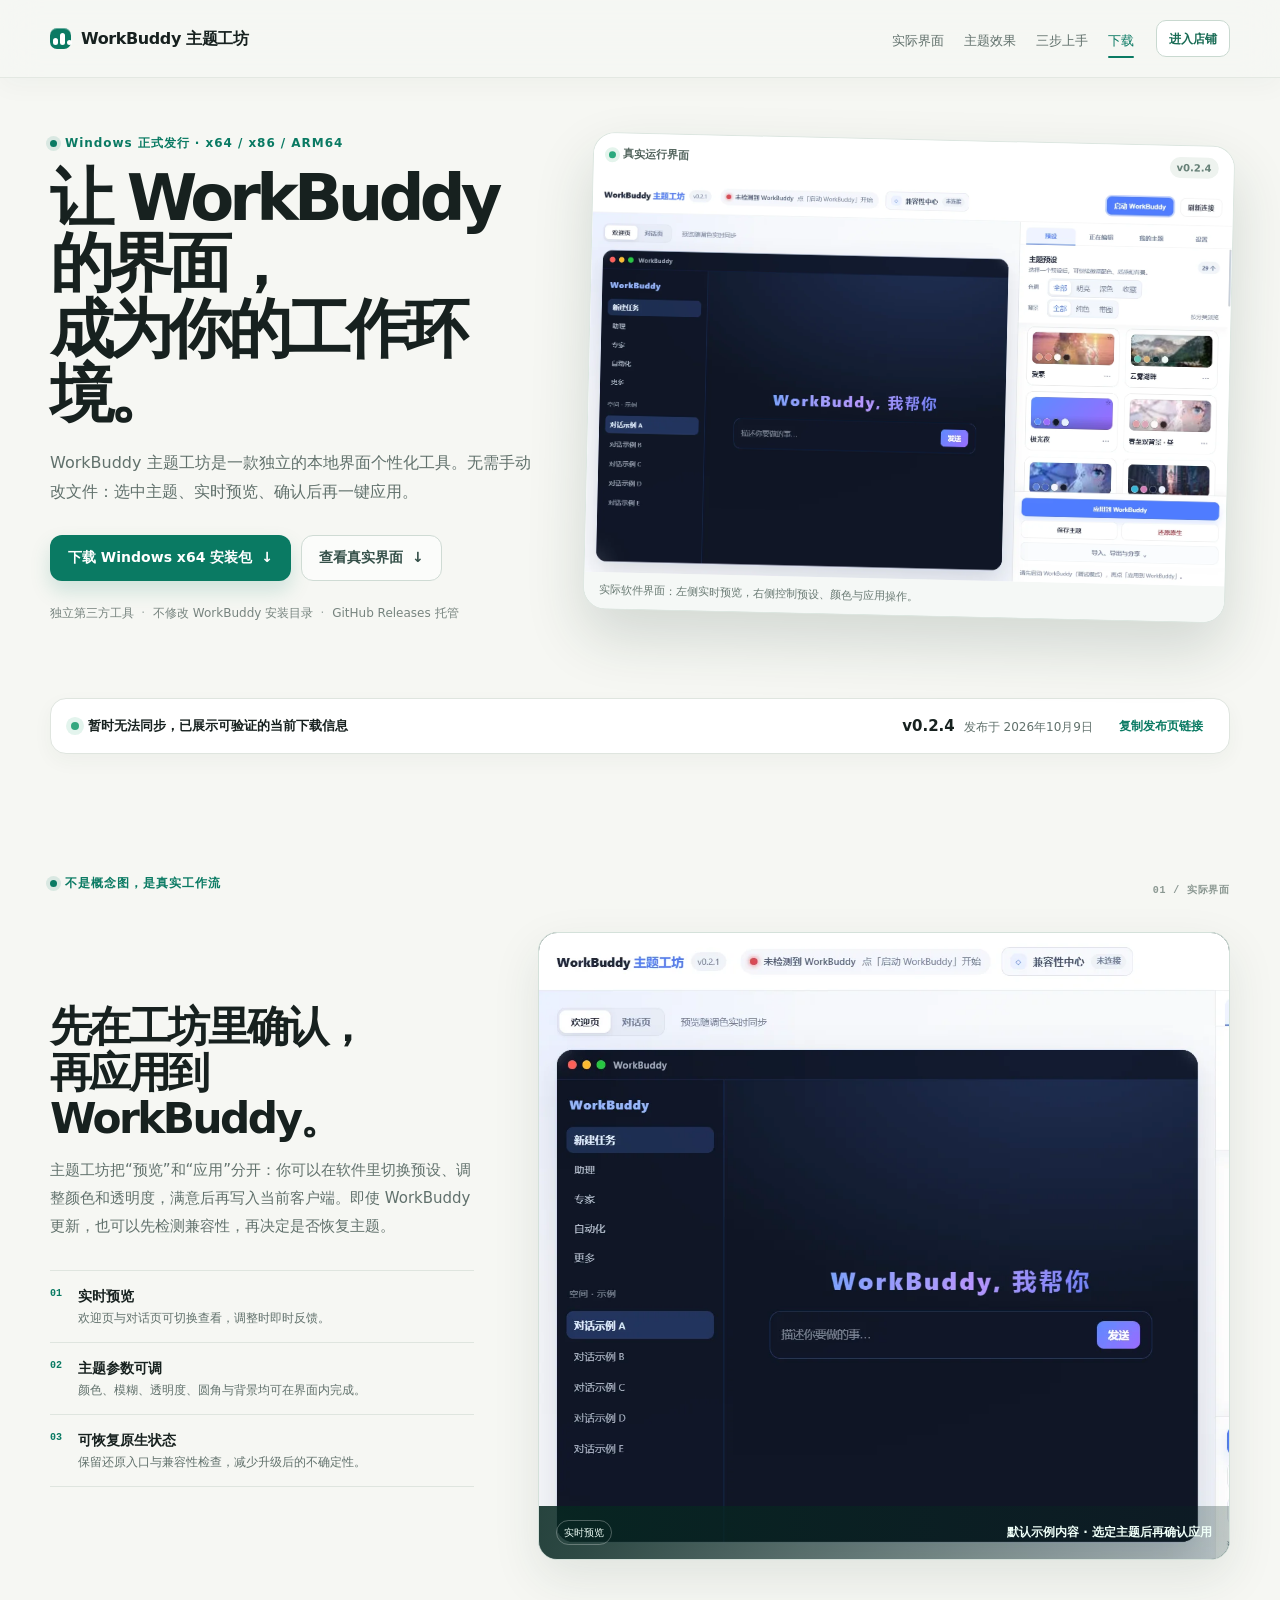
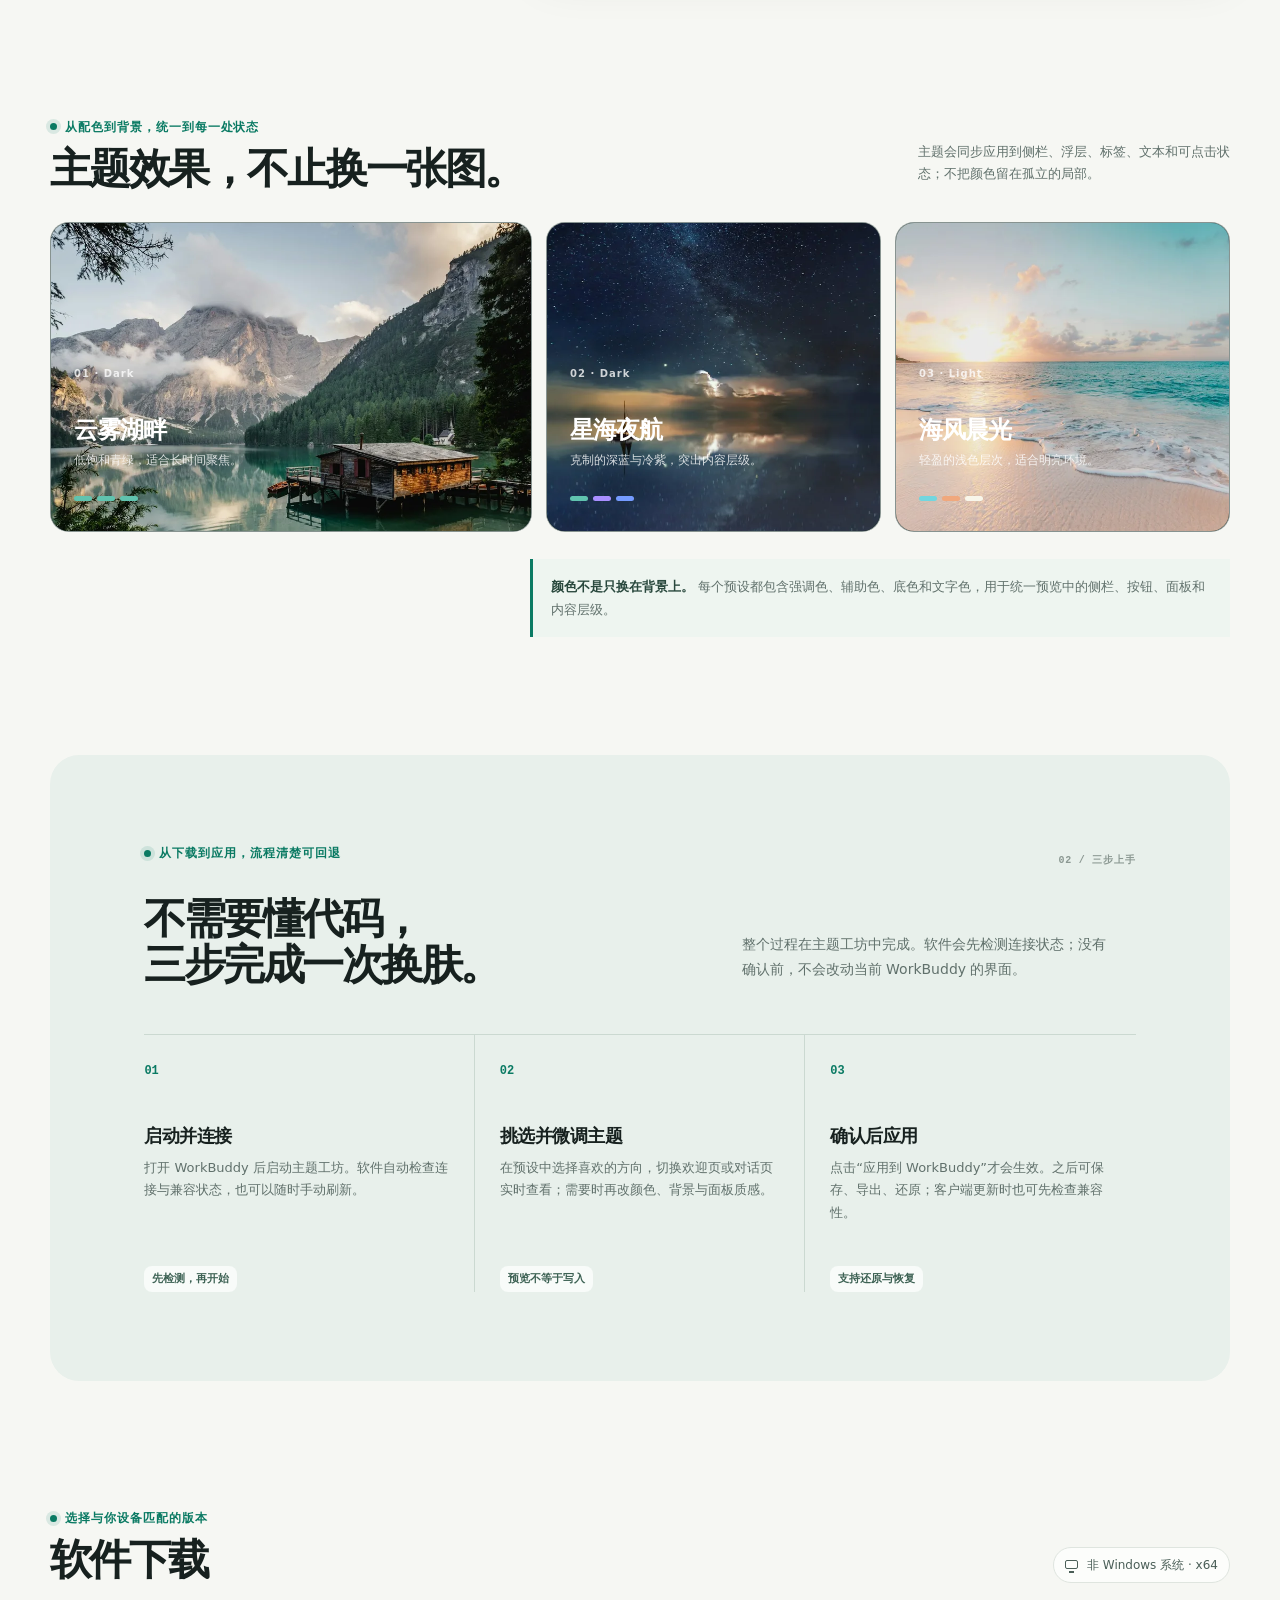
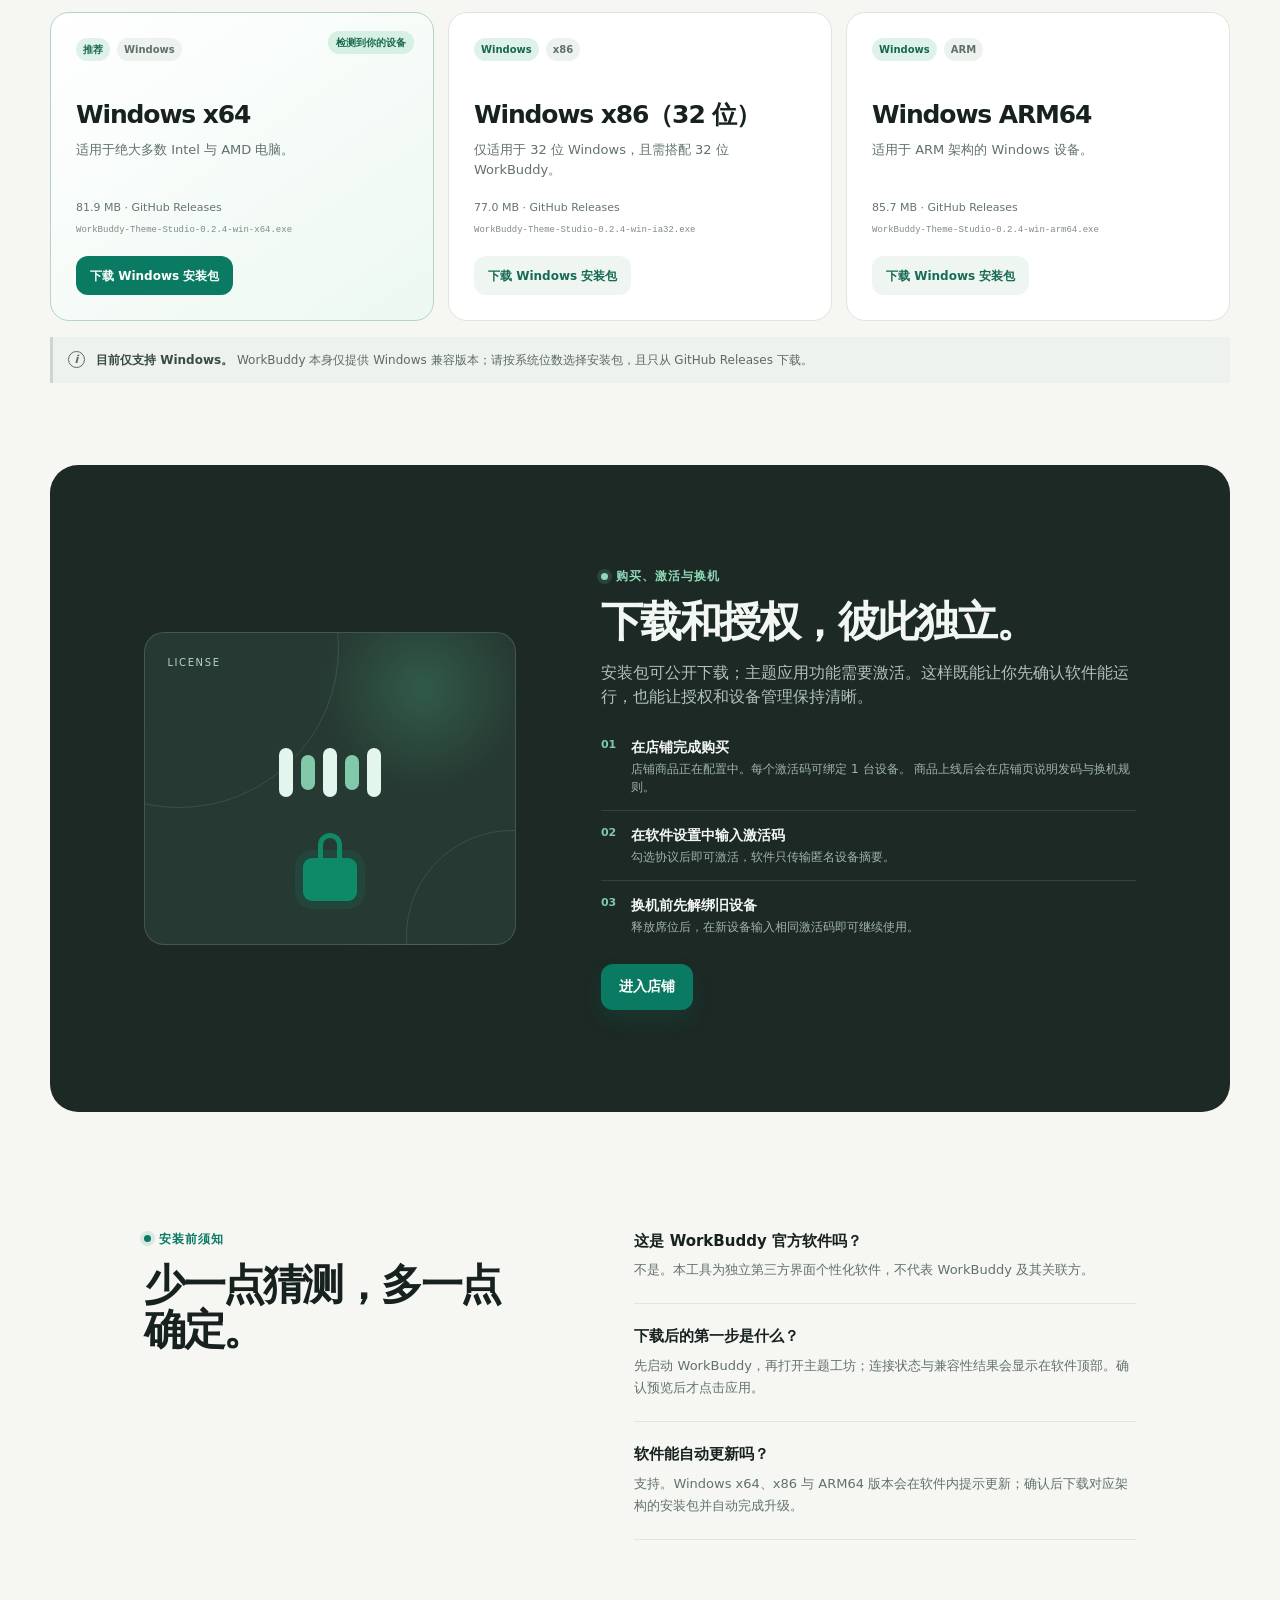
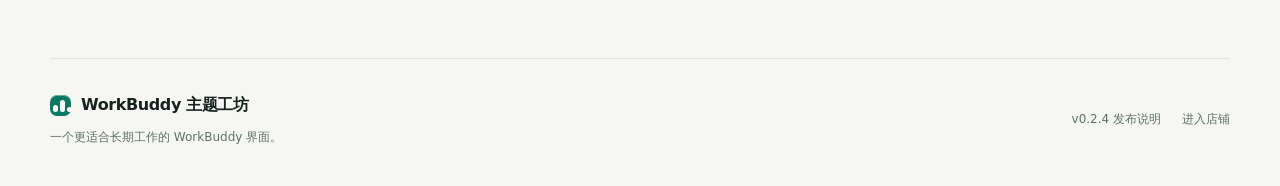
==== docs/index.html @ be1ea555 "feat: publish Windows-only v0.2.4 downloads" ====
<!doctype html>
<html lang="zh-CN">
<head>
  <meta charset="utf-8">
  <meta name="viewport" content="width=device-width, initial-scale=1">
  <meta name="description" content="WorkBuddy 主题工坊官方下载页：查看真实界面、主题效果与安装步骤，选择与你设备匹配的正式安装包。">
  <meta name="theme-color" content="#f6f7f3">
  <title>WorkBuddy 主题工坊 · 官方下载</title>
  <link rel="stylesheet" href="./assets/site.css">
</head>
<body>
  <a class="skip-link" href="#downloads">跳到下载区域</a>
  <header class="site-header" id="siteHeader">
    <a class="brand" href="#top" aria-label="WorkBuddy 主题工坊下载页首页">
      <span class="brand-mark" aria-hidden="true"><i></i><i></i><i></i></span>
      <span>WorkBuddy <b>主题工坊</b></span>
    </a>
    <nav aria-label="站内导航">
      <a href="#showcase" data-scroll-link>实际界面</a>
      <a href="#themes" data-scroll-link>主题效果</a>
      <a href="#guide" data-scroll-link>三步上手</a>
      <a href="#downloads" data-scroll-link>下载</a>
    </nav>
    <a class="header-store" data-store-link href="https://wzyp.cn/shop/Z19S8R9C" target="_blank" rel="noreferrer">进入店铺 <span aria-hidden="true">↗</span></a>
  </header>

  <main id="top">
    <section class="hero" aria-labelledby="heroTitle">
      <div class="hero-copy">
        <p class="eyebrow"><span></span>Windows 正式发行 · x64 / x86 / ARM64</p>
        <h1 id="heroTitle">让 WorkBuddy 的界面，<br>成为你的工作环境。</h1>
        <p class="hero-lede">WorkBuddy 主题工坊是一款独立的本地界面个性化工具。无需手动改文件：选中主题、实时预览、确认后再一键应用。</p>
        <div class="hero-actions">
          <a class="button button-primary" data-primary-download href="https://github.com/Tanghailong1221/workbuddy-theme-studio-releases/releases/download/v0.2.4/WorkBuddy-Theme-Studio-0.2.4-win-x64.exe" aria-label="下载 Windows x64 安装包">下载 Windows x64 安装包 <span aria-hidden="true">↓</span></a>
          <a class="button button-quiet" href="#showcase">查看真实界面 <span aria-hidden="true">↓</span></a>
        </div>
        <div class="trust-line" aria-label="发行信息">
          <span>独立第三方工具</span><span>不修改 WorkBuddy 安装目录</span><span>GitHub Releases 托管</span>
        </div>
      </div>
      <figure class="hero-product-shot">
        <div class="shot-topline"><span><i></i>真实运行界面</span><b>v0.2.4</b></div>
        <img src="./assets/images/screen-theme-studio-real.webp" width="1100" height="984" alt="WorkBuddy 主题工坊的实际运行界面，包含主题预览和设置面板">
        <figcaption>实际软件界面：左侧实时预览，右侧控制预设、颜色与应用操作。</figcaption>
      </figure>
    </section>

    <section class="release-strip" aria-live="polite">
      <div><span class="status-dot"></span><strong id="syncStatus">正在同步 GitHub 最新正式版</strong></div>
      <div class="release-meta"><b id="releaseVersion">v—</b><span id="releaseDate">正在读取发布日期</span></div>
      <button type="button" data-copy-release>复制发布页链接</button>
    </section>

    <section class="showcase-section" id="showcase" aria-labelledby="showcaseTitle">
      <div class="section-kicker"><p class="eyebrow"><span></span>不是概念图，是真实工作流</p><span>01 / 实际界面</span></div>
      <div class="showcase-layout">
        <div class="showcase-copy">
          <h2 id="showcaseTitle">先在工坊里确认，<br>再应用到 WorkBuddy。</h2>
          <p>主题工坊把“预览”和“应用”分开：你可以在软件里切换预设、调整颜色和透明度，满意后再写入当前客户端。即使 WorkBuddy 更新，也可以先检测兼容性，再决定是否恢复主题。</p>
          <ul class="proof-list">
            <li><span>01</span><div><b>实时预览</b><small>欢迎页与对话页可切换查看，调整时即时反馈。</small></div></li>
            <li><span>02</span><div><b>主题参数可调</b><small>颜色、模糊、透明度、圆角与背景均可在界面内完成。</small></div></li>
            <li><span>03</span><div><b>可恢复原生状态</b><small>保留还原入口与兼容性检查，减少升级后的不确定性。</small></div></li>
          </ul>
        </div>
        <figure class="application-shot application-shot-wide">
          <img src="./assets/images/screen-theme-studio-preview.webp" width="1080" height="984" loading="lazy" alt="主题工坊的实时预览画面，画面中的对话为默认示例内容">
          <figcaption><span>实时预览</span><b>默认示例内容 · 选定主题后再确认应用</b></figcaption>
        </figure>
      </div>
    </section>

    <section class="theme-section" id="themes" aria-labelledby="themesTitle">
      <div class="section-heading theme-heading">
        <div><p class="eyebrow"><span></span>从配色到背景，统一到每一处状态</p><h2 id="themesTitle">主题效果，不止换一张图。</h2></div>
        <p>主题会同步应用到侧栏、浮层、标签、文本和可点击状态；不把颜色留在孤立的局部。</p>
      </div>
      <div class="theme-gallery">
        <article class="theme-tile theme-lake">
          <img src="./assets/images/theme-alpine-lake.webp" width="900" height="506" loading="lazy" alt="云雾湖畔主题的山湖背景">
          <div class="theme-overlay"><span>01 · Dark</span><h3>云雾湖畔</h3><p>低饱和青绿，适合长时间聚焦。</p><i></i><i></i><i></i></div>
        </article>
        <article class="theme-tile theme-space">
          <img src="./assets/images/theme-deep-space.webp" width="900" height="506" loading="lazy" alt="星海夜航主题的深空背景">
          <div class="theme-overlay"><span>02 · Dark</span><h3>星海夜航</h3><p>克制的深蓝与冷紫，突出内容层级。</p><i></i><i></i><i></i></div>
        </article>
        <article class="theme-tile theme-ocean">
          <img src="./assets/images/theme-ocean-breeze.webp" width="900" height="506" loading="lazy" alt="海风晨光主题的浅色海岸背景">
          <div class="theme-overlay"><span>03 · Light</span><h3>海风晨光</h3><p>轻盈的浅色层次，适合明亮环境。</p><i></i><i></i><i></i></div>
        </article>
      </div>
      <p class="theme-coverage"><b>颜色不是只换在背景上。</b> 每个预设都包含强调色、辅助色、底色和文字色，用于统一预览中的侧栏、按钮、面板和内容层级。</p>
    </section>

    <section class="guide-section" id="guide" aria-labelledby="guideTitle">
      <div class="section-kicker"><p class="eyebrow"><span></span>从下载到应用，流程清楚可回退</p><span>02 / 三步上手</span></div>
      <div class="guide-head"><h2 id="guideTitle">不需要懂代码，<br>三步完成一次换肤。</h2><p>整个过程在主题工坊中完成。软件会先检测连接状态；没有确认前，不会改动当前 WorkBuddy 的界面。</p></div>
      <ol class="guide-steps">
        <li><span class="step-number">01</span><div><h3>启动并连接</h3><p>打开 WorkBuddy 后启动主题工坊。软件自动检查连接与兼容状态，也可以随时手动刷新。</p><span class="step-note">先检测，再开始</span></div></li>
        <li><span class="step-number">02</span><div><h3>挑选并微调主题</h3><p>在预设中选择喜欢的方向，切换欢迎页或对话页实时查看；需要时再改颜色、背景与面板质感。</p><span class="step-note">预览不等于写入</span></div></li>
        <li><span class="step-number">03</span><div><h3>确认后应用</h3><p>点击“应用到 WorkBuddy”才会生效。之后可保存、导出、还原；客户端更新时也可先检查兼容性。</p><span class="step-note">支持还原与恢复</span></div></li>
      </ol>
    </section>

    <section class="download-section" id="downloads" aria-labelledby="downloadTitle">
      <div class="section-heading">
        <div><p class="eyebrow"><span></span>选择与你设备匹配的版本</p><h2 id="downloadTitle">软件下载</h2></div>
        <div class="device-pill"><span class="device-icon" aria-hidden="true"></span><span id="detectedPlatform">正在识别你的系统</span></div>
      </div>
      <div class="download-layout">
        <article class="download-card primary-download" data-download="win-x64"><div class="card-kicker"><span>推荐</span><span>Windows</span></div><h3>Windows x64</h3><p>适用于绝大多数 Intel 与 AMD 电脑。</p><div class="download-details"><span data-size>正在同步安装包</span><code data-version>—</code></div><a class="download-link" href="https://github.com/Tanghailong1221/workbuddy-theme-studio-releases/releases/download/v0.2.4/WorkBuddy-Theme-Studio-0.2.4-win-x64.exe">下载 Windows 安装包 <span aria-hidden="true">↓</span></a></article>
        <article class="download-card" data-download="win-ia32"><div class="card-kicker"><span>Windows</span><span>x86</span></div><h3>Windows x86（32 位）</h3><p>仅适用于 32 位 Windows，且需搭配 32 位 WorkBuddy。</p><div class="download-details"><span data-size>正在同步安装包</span><code data-version>—</code></div><a class="download-link" href="https://github.com/Tanghailong1221/workbuddy-theme-studio-releases/releases/download/v0.2.4/WorkBuddy-Theme-Studio-0.2.4-win-ia32.exe">下载 Windows x86 安装包 <span aria-hidden="true">↓</span></a></article>
        <article class="download-card" data-download="win-arm64"><div class="card-kicker"><span>Windows</span><span>ARM</span></div><h3>Windows ARM64</h3><p>适用于 ARM 架构的 Windows 设备。</p><div class="download-details"><span data-size>正在同步安装包</span><code data-version>—</code></div><a class="download-link" href="https://github.com/Tanghailong1221/workbuddy-theme-studio-releases/releases/download/v0.2.4/WorkBuddy-Theme-Studio-0.2.4-win-arm64.exe">下载 Windows ARM64 安装包 <span aria-hidden="true">↓</span></a></article>
      </div>
      <aside class="availability-note"><span aria-hidden="true">i</span><p><b>目前仅支持 Windows。</b> WorkBuddy 本身仅提供 Windows 兼容版本；请按系统位数选择安装包，且只从 GitHub Releases 下载。</p></aside>
    </section>

    <section class="activation-section" id="activate" aria-labelledby="activationTitle">
      <div class="activation-visual"><span class="small-label">LICENSE</span><div class="activation-code"><i></i><i></i><i></i><i></i><i></i></div><div class="activation-lock"><span></span></div></div>
      <div class="activation-copy"><p class="eyebrow"><span></span>购买、激活与换机</p><h2 id="activationTitle">下载和授权，彼此独立。</h2><p>安装包可公开下载；主题应用功能需要激活。这样既能让你先确认软件能运行，也能让授权和设备管理保持清晰。</p><ol class="steps"><li><span>01</span><div><b>在店铺完成购买</b><small id="activationNotice">店铺商品正在配置中。</small></div></li><li><span>02</span><div><b>在软件设置中输入激活码</b><small>勾选协议后即可激活，软件只传输匿名设备摘要。</small></div></li><li><span>03</span><div><b>换机前先解绑旧设备</b><small>释放席位后，在新设备输入相同激活码即可继续使用。</small></div></li></ol><a class="button button-primary" data-store-link href="https://wzyp.cn/shop/Z19S8R9C" target="_blank" rel="noreferrer">进入店铺 <span aria-hidden="true">↗</span></a></div>
    </section>

    <section class="faq" aria-labelledby="faqTitle"><div><p class="eyebrow"><span></span>安装前须知</p><h2 id="faqTitle">少一点猜测，多一点确定。</h2></div><dl><div><dt>这是 WorkBuddy 官方软件吗？</dt><dd>不是。本工具为独立第三方界面个性化软件，不代表 WorkBuddy 及其关联方。</dd></div><div><dt>下载后的第一步是什么？</dt><dd>先启动 WorkBuddy，再打开主题工坊；连接状态与兼容性结果会显示在软件顶部。确认预览后才点击应用。</dd></div><div><dt>软件能自动更新吗？</dt><dd>支持。Windows x64、x86 与 ARM64 版本会在软件内提示更新；确认后下载对应架构的安装包并自动完成升级。</dd></div></dl></section>
  </main>

  <footer><div><a class="brand" href="#top"><span class="brand-mark" aria-hidden="true"><i></i><i></i><i></i></span><span>WorkBuddy <b>主题工坊</b></span></a><p>一个更适合长期工作的 WorkBuddy 界面。</p></div><div><a id="footerRelease" href="https://github.com/Tanghailong1221/workbuddy-theme-studio-releases/releases/latest" target="_blank" rel="noreferrer">全部发布版本</a><a data-store-link href="https://wzyp.cn/shop/Z19S8R9C" target="_blank" rel="noreferrer">店铺与授权</a></div></footer>
  <script src="./assets/site-config.js"></script><script src="./assets/site.js"></script>
</body>
</html>
---- docs/assets/site.css ----
:root {
  --ink: #17211f;
  --muted: #61716c;
  --line: #dfe5df;
  --canvas: #f6f7f3;
  --card: #fff;
  --accent: #0a7a63;
  --accent-strong: #075d4d;
  --mint: #e6f2ed;
  --shadow: 0 18px 48px rgba(32, 55, 46, .1);
  color-scheme: light;
}

* { box-sizing: border-box; }
html { scroll-behavior: smooth; scroll-padding-top: 98px; }
body { margin: 0; background: var(--canvas); color: var(--ink); font-family: "Segoe UI", "PingFang SC", "Microsoft YaHei", system-ui, sans-serif; line-height: 1.5; }
a { color: inherit; text-decoration: none; }
button { font: inherit; cursor: pointer; }
img { max-width: 100%; }
h1, h2, h3, p { margin-top: 0; }
h1 { margin-bottom: 22px; font-size: clamp(42px, 5vw, 72px); line-height: 1.02; letter-spacing: -.075em; }
h2 { margin-bottom: 16px; font-size: clamp(30px, 3.3vw, 47px); line-height: 1.08; letter-spacing: -.06em; }

.skip-link { position: fixed; top: 10px; left: 10px; z-index: 100; transform: translateY(-150%); padding: 8px 12px; border: 1px solid var(--ink); border-radius: 8px; background: #fff; }
.skip-link:focus { transform: none; }
.site-header, main, footer { width: min(1180px, calc(100% - 48px)); margin: auto; }
.site-header { position: sticky; top: 0; z-index: 40; display: flex; align-items: center; justify-content: space-between; width: 100%; height: 78px; padding: 0 max(24px, calc((100vw - 1180px) / 2)); border-bottom: 1px solid rgba(223, 229, 223, .82); background: rgba(246, 247, 243, .9); box-shadow: 0 8px 24px rgba(35, 57, 48, .035); backdrop-filter: blur(18px); }
.brand { display: inline-flex; align-items: center; gap: 10px; flex: 0 0 auto; font-size: 16px; font-weight: 650; letter-spacing: -.025em; }
.brand b { font-weight: 800; }
.brand-mark { display: grid; grid-template-columns: repeat(3, 5px); align-items: end; gap: 2px; width: 21px; height: 21px; padding: 4px 3px; border-radius: 7px; background: var(--accent); box-shadow: inset 0 1px 0 rgba(255, 255, 255, .38); }
.brand-mark i { display: block; border-radius: 6px; background: #fff; }
.brand-mark i:nth-child(1) { height: 7px; }
.brand-mark i:nth-child(2) { height: 12px; }
.brand-mark i:nth-child(3) { height: 5px; }
.site-header nav { display: flex; gap: 20px; margin-left: auto; margin-right: 22px; color: var(--muted); font-size: 13px; }
.site-header nav a { position: relative; padding: 29px 0 25px; transition: color .2s ease; }
.site-header nav a::after { position: absolute; right: 0; bottom: 17px; left: 0; height: 2px; border-radius: 9px; background: var(--accent); content: ""; opacity: 0; transform: scaleX(.4); transition: opacity .2s ease, transform .2s ease; }
.site-header nav a:hover, .site-header nav a.active { color: var(--accent); }
.site-header nav a.active::after { opacity: 1; transform: scaleX(1); }
.header-store { display: inline-flex; align-items: center; gap: 6px; min-height: 37px; padding: 0 12px; border: 1px solid #c9d9d0; border-radius: 10px; background: #fff; color: #176b54; font-size: 12px; font-weight: 750; transition: transform .18s ease, background .18s ease; }
.header-store:hover { background: #eff7f2; transform: translateY(-1px); }

.hero { display: grid; grid-template-columns: minmax(0, .86fr) minmax(500px, 1.14fr); align-items: center; gap: 54px; min-height: 600px; padding: 56px 0 76px; }
.eyebrow { display: flex; align-items: center; gap: 8px; margin: 0 0 14px; color: var(--accent); font-size: 12px; font-weight: 750; letter-spacing: .08em; }
.eyebrow span { width: 7px; height: 7px; border-radius: 50%; background: var(--accent); box-shadow: 0 0 0 4px rgba(10, 122, 99, .12); }
.hero-lede { max-width: 548px; margin-bottom: 28px; color: var(--muted); font-size: 16px; line-height: 1.8; }
.hero-actions { display: flex; flex-wrap: wrap; gap: 10px; }
.button, .download-link { display: inline-flex; align-items: center; justify-content: center; gap: 9px; min-height: 46px; padding: 0 17px; border: 1px solid transparent; border-radius: 12px; font-size: 14px; font-weight: 720; transition: transform .18s ease, background .18s ease, border-color .18s ease; }
.button:hover, .download-link:hover { transform: translateY(-2px); }
.button:active, .download-link:active { transform: scale(.98); }
.button-primary { background: var(--accent); color: #fff; box-shadow: 0 10px 20px rgba(10, 122, 99, .17); }
.button-primary:hover { background: var(--accent-strong); }
.button-quiet { border-color: #cfdbd4; background: rgba(255, 255, 255, .62); color: #355049; }
.button-quiet:hover { border-color: #a9c5ba; background: #fff; }
.trust-line { display: flex; flex-wrap: wrap; gap: 8px 19px; margin-top: 23px; color: #77847f; font-size: 12px; }
.trust-line span { position: relative; }
.trust-line span:not(:last-child)::after { position: absolute; right: -11px; color: #9ea9a5; content: "·"; }
.hero-product-shot { position: relative; margin: 0; overflow: hidden; border: 1px solid #dce6e0; border-radius: 22px; background: #fff; box-shadow: 0 27px 58px rgba(23, 54, 43, .16); transform: rotate(1.3deg); transition: transform .36s cubic-bezier(.16, 1, .3, 1), box-shadow .36s ease; }
.hero-product-shot:hover { box-shadow: 0 34px 66px rgba(23, 54, 43, .2); transform: rotate(0) translateY(-6px); }
.hero-product-shot img { display: block; width: 100%; height: auto; background: #edf0ef; }
.shot-topline { display: flex; align-items: center; justify-content: space-between; gap: 12px; padding: 11px 15px; background: #fff; color: #52645d; font-size: 11px; font-weight: 750; }
.shot-topline span { display: inline-flex; align-items: center; gap: 7px; }
.shot-topline i { width: 7px; height: 7px; border-radius: 50%; background: #2baa7e; box-shadow: 0 0 0 4px #e4f4ec; }
.shot-topline b { padding: 3px 7px; border-radius: 99px; background: #eef3ef; color: #668077; font-size: 10px; }
.hero-product-shot figcaption { padding: 10px 15px; background: #f5f8f6; color: #697a73; font-size: 11px; }

.release-strip { display: flex; align-items: center; justify-content: space-between; gap: 20px; padding: 16px 20px; border: 1px solid var(--line); border-radius: 16px; background: #fff; box-shadow: 0 7px 20px rgba(38, 62, 51, .045); }
.release-strip > div:first-child { display: flex; align-items: center; gap: 9px; font-size: 13px; }
.status-dot { width: 8px; height: 8px; border-radius: 50%; background: #34a77f; box-shadow: 0 0 0 5px #e3f4ed; }
.release-meta { display: flex; align-items: baseline; gap: 9px; margin-left: auto; }
.release-meta b { font-size: 15px; }
.release-meta span { color: var(--muted); font-size: 12px; }
.release-strip button { border: 0; background: transparent; color: var(--accent); font-size: 12px; font-weight: 700; }
.release-strip button:hover { text-decoration: underline; }

.showcase-section, .theme-section, .guide-section, .download-section, .activation-section, .faq { scroll-margin-top: 98px; }
.section-kicker { display: flex; align-items: center; justify-content: space-between; gap: 18px; }
.section-kicker > span { color: #8b9892; font: 700 10px ui-monospace, SFMono-Regular, Consolas, monospace; letter-spacing: .08em; }
.showcase-section { padding: 120px 0 68px; }
.showcase-layout { display: grid; grid-template-columns: .76fr 1.24fr; align-items: center; gap: 64px; margin-top: 26px; }
.showcase-copy > p { max-width: 452px; color: var(--muted); font-size: 15px; line-height: 1.85; }
.proof-list { display: grid; max-width: 486px; margin: 30px 0 0; padding: 0; list-style: none; border-top: 1px solid var(--line); }
.proof-list li { display: flex; gap: 16px; padding: 15px 0; border-bottom: 1px solid var(--line); }
.proof-list > li > span { padding-top: 2px; color: var(--accent); font: 800 10px ui-monospace, SFMono-Regular, Consolas, monospace; }
.proof-list div { display: grid; gap: 2px; }
.proof-list b { font-size: 14px; }
.proof-list small { color: var(--muted); font-size: 12px; }
.application-shot { position: relative; margin: 0; overflow: hidden; border: 1px solid #d4e1da; border-radius: 19px; background: #12332d; box-shadow: var(--shadow); }
.application-shot img { display: block; width: 100%; height: auto; }
.application-shot figcaption { position: absolute; right: 0; bottom: 0; left: 0; display: flex; align-items: center; justify-content: space-between; gap: 16px; padding: 14px 17px; color: #effff8; background: linear-gradient(90deg, rgba(6, 39, 32, .86), rgba(6, 39, 32, .25)); font-size: 12px; }
.application-shot figcaption span { padding: 4px 7px; border: 1px solid rgba(255, 255, 255, .28); border-radius: 99px; font-size: 10px; }
.application-shot figcaption b { font-size: 12px; }

.theme-section { padding: 90px 0 118px; }
.section-heading { display: flex; align-items: end; justify-content: space-between; gap: 24px; margin-bottom: 29px; }
.section-heading .eyebrow { margin-bottom: 10px; }
.section-heading h2 { margin-bottom: 0; }
.theme-heading > p { max-width: 312px; margin: 0 0 5px; color: var(--muted); font-size: 13px; line-height: 1.75; }
.theme-gallery { display: grid; grid-template-columns: 1.18fr .82fr .82fr; gap: 14px; margin-top: 31px; }
.theme-tile { position: relative; min-height: 310px; overflow: hidden; border: 1px solid rgba(255, 255, 255, .45); border-radius: 19px; background: #253a34; isolation: isolate; }
.theme-tile img { position: absolute; inset: 0; width: 100%; height: 100%; object-fit: cover; transition: transform .6s cubic-bezier(.16, 1, .3, 1); }
.theme-tile::after { position: absolute; inset: 0; z-index: -1; background: linear-gradient(180deg, rgba(10, 22, 19, .04), rgba(9, 28, 23, .72)); content: ""; }
.theme-tile:hover img { transform: scale(1.07); }
.theme-overlay { position: absolute; right: 0; bottom: 0; left: 0; padding: 23px; color: #fff; }
.theme-overlay > span { display: block; margin-bottom: 31px; opacity: .78; font-size: 10px; font-weight: 700; letter-spacing: .1em; }
.theme-overlay h3 { margin-bottom: 3px; font-size: 24px; letter-spacing: -.04em; }
.theme-overlay p { margin-bottom: 15px; color: rgba(255, 255, 255, .82); font-size: 12px; }
.theme-overlay i { display: inline-block; width: 18px; height: 5px; margin-right: 5px; border-radius: 99px; background: #60c3af; }
.theme-space .theme-overlay i:nth-last-child(2) { background: #a98fff; }
.theme-space .theme-overlay i:nth-last-child(1) { background: #759bff; }
.theme-ocean .theme-overlay i { background: #72d6df; }
.theme-ocean .theme-overlay i:nth-last-child(2) { background: #f0a87d; }
.theme-ocean .theme-overlay i:nth-last-child(1) { background: #f8f6ea; }
.theme-coverage { max-width: 700px; margin: 27px 0 0 auto; padding: 16px 18px; border-left: 3px solid var(--accent); background: #eef5f0; color: var(--muted); font-size: 13px; line-height: 1.78; }
.theme-coverage b { color: #29483d; }

.guide-section { padding: 89px 8%; border-radius: 29px; background: #e8f0eb; }
.guide-head { display: grid; grid-template-columns: 1fr .72fr; align-items: end; gap: 50px; margin-top: 20px; }
.guide-head h2 { margin-bottom: 0; }
.guide-head p { max-width: 370px; margin: 0 0 5px; color: var(--muted); font-size: 14px; line-height: 1.82; }
.guide-steps { display: grid; grid-template-columns: repeat(3, 1fr); margin: 46px 0 0; padding: 0; list-style: none; border-top: 1px solid #cbd9d1; }
.guide-steps li { position: relative; padding: 29px 25px 0; border-right: 1px solid #cbd9d1; }
.guide-steps li:first-child { padding-left: 0; }
.guide-steps li:last-child { border-right: 0; }
.step-number { display: block; margin-bottom: 44px; color: var(--accent); font: 800 12px ui-monospace, SFMono-Regular, Consolas, monospace; }
.guide-steps h3 { margin-bottom: 8px; font-size: 18px; letter-spacing: -.03em; }
.guide-steps p { min-height: 88px; margin-bottom: 20px; color: var(--muted); font-size: 13px; line-height: 1.75; }
.step-note { display: inline-flex; padding: 5px 8px; border-radius: 8px; background: #f8fbf9; color: #3d6254; font-size: 11px; font-weight: 700; }

.download-section { padding: 128px 0 82px; }
.device-pill { display: flex; align-items: center; gap: 9px; padding: 8px 11px; border: 1px solid var(--line); border-radius: 999px; background: #fcfdfb; color: #4a5e57; font-size: 12px; }
.device-icon { width: 13px; height: 9px; border: 1.5px solid currentColor; border-radius: 2px; }
.device-icon::after { display: block; width: 5px; height: 2px; margin: 10px auto 0; background: currentColor; content: ""; }
.download-layout { display: grid; grid-template-columns: repeat(3, 1fr); gap: 14px; }
.download-card { position: relative; display: flex; flex-direction: column; min-height: 250px; padding: 25px; border: 1px solid var(--line); border-radius: 19px; background: var(--card); transition: transform .2s ease, border-color .2s ease, box-shadow .2s ease; }
.download-card:hover { border-color: #adc5b9; box-shadow: 0 15px 32px rgba(36, 62, 50, .09); transform: translateY(-3px); }
.download-card.primary-download { border-color: #b3d4c6; background: linear-gradient(145deg, #fff, #edf8f2); }
.download-card.is-recommended::after { position: absolute; top: 18px; right: 19px; padding: 4px 8px; border-radius: 999px; background: #d6f0e4; color: #17684f; content: "检测到你的设备"; font-size: 10px; font-weight: 750; }
.card-kicker { display: flex; gap: 7px; margin-bottom: 35px; }
.card-kicker span, .os-label { padding: 4px 7px; border-radius: 999px; background: #edf2ef; color: #60716b; font-size: 10px; font-weight: 750; }
.card-kicker span:first-child { background: #dff2e9; color: #17684f; }
.download-card h3 { margin-bottom: 7px; font-size: 25px; letter-spacing: -.045em; }
.download-card p { margin-bottom: 21px; color: var(--muted); font-size: 13px; }
.download-details { display: flex; flex-direction: column; gap: 7px; margin-top: auto; margin-bottom: 19px; }
.download-details span { color: #64756f; font-size: 11px; }
.download-card code { overflow: hidden; color: #7e8b86; font-family: ui-monospace, SFMono-Regular, Consolas, monospace; font-size: 9px; text-overflow: ellipsis; white-space: nowrap; }
.download-link { align-self: flex-start; min-height: 39px; padding: 0 13px; background: #eff5f1; color: #176b54; font-size: 12px; }
.primary-download .download-link { background: var(--accent); color: #fff; }
.is-unavailable { opacity: .6; }
.is-unavailable .download-link { pointer-events: none; background: #edf0ee; color: #7a8580; }
.platform-divider { display: flex; align-items: center; gap: 13px; margin: 62px 0 16px; }
.platform-divider span { font-size: 15px; font-weight: 800; }
.platform-divider::after { order: 1; flex: 1; height: 1px; background: var(--line); content: ""; }
.platform-divider p { order: 2; margin: 0; color: var(--muted); font-size: 12px; }
.linux-grid { display: grid; grid-template-columns: repeat(2, 1fr); gap: 12px; }
.download-card.compact { display: grid; grid-template-columns: 1fr auto; align-items: end; min-height: 151px; padding: 20px; }
.compact .os-label { display: inline-flex; margin-bottom: 9px; }
.compact h3 { margin-bottom: 2px; font-size: 19px; }
.compact p { margin: 0; font-size: 11px; }
.compact code { grid-column: 1 / -1; margin-top: 15px; }
.availability-note { display: flex; gap: 11px; margin-top: 16px; padding: 14px 15px; border-left: 3px solid #cad7d0; background: #eef2ef; color: #5b6a64; }
.availability-note span { display: grid; place-items: center; flex: 0 0 auto; width: 17px; height: 17px; border: 1px solid currentColor; border-radius: 50%; font-size: 11px; font-style: italic; font-weight: 800; }
.availability-note p { margin: 0; font-size: 12px; }
.availability-note b { color: #384b43; }

.activation-section { display: grid; grid-template-columns: .82fr 1.18fr; align-items: center; gap: 85px; padding: 102px 8%; border-radius: 28px; background: #1c2925; color: #f3f7f4; }
.activation-visual { position: relative; min-height: 313px; overflow: hidden; border: 1px solid rgba(255, 255, 255, .14); border-radius: 20px; background: radial-gradient(circle at 75% 18%, rgba(75, 166, 128, .3), transparent 27%), #263932; }
.activation-visual::before, .activation-visual::after { position: absolute; border: 1px solid rgba(255, 255, 255, .11); border-radius: 50%; content: ""; }
.activation-visual::before { top: -145px; left: -126px; width: 318px; height: 318px; }
.activation-visual::after { right: -103px; bottom: -98px; width: 210px; height: 210px; }
.small-label { position: absolute; top: 22px; left: 22px; color: #b7d4c5; font-size: 10px; letter-spacing: .16em; }
.activation-code { position: absolute; top: 115px; left: 50%; display: flex; gap: 8px; transform: translateX(-50%); }
.activation-code i { width: 14px; height: 49px; border-radius: 999px; background: #e4f5ed; }
.activation-code i:nth-child(2), .activation-code i:nth-child(4) { height: 35px; margin-top: 7px; background: #82c9a9; }
.activation-lock { position: absolute; bottom: 43px; left: 50%; width: 54px; height: 43px; border-radius: 9px; background: #0f8a69; box-shadow: 0 0 0 8px rgba(15, 138, 105, .16); transform: translateX(-50%); }
.activation-lock span { position: absolute; top: -25px; left: 15px; width: 24px; height: 28px; border: 5px solid #0f8a69; border-bottom: 0; border-radius: 20px 20px 0 0; }
.activation-copy .eyebrow { color: #8ed8b8; }
.activation-copy .eyebrow span { background: #8ed8b8; box-shadow: 0 0 0 4px rgba(142, 216, 184, .14); }
.activation-copy h2 { max-width: 570px; }
.activation-copy > p:not(.eyebrow) { max-width: 610px; color: #afc2b9; }
.steps { display: grid; gap: 14px; max-width: 618px; margin: 28px 0; padding: 0; list-style: none; }
.steps li { display: flex; gap: 15px; padding-bottom: 14px; border-bottom: 1px solid rgba(255, 255, 255, .11); }
.steps li:last-child { padding-bottom: 0; border-bottom: 0; }
.steps li > span { color: #82c9a9; font-size: 11px; font-weight: 780; }
.steps div { display: flex; flex-direction: column; gap: 2px; }
.steps b { font-size: 14px; }
.steps small { color: #9eb5aa; font-size: 12px; }

.faq { display: grid; grid-template-columns: .9fr 1.1fr; gap: 80px; padding: 118px 8%; }
.faq h2 { max-width: 370px; }
.faq dl { margin: 0; }
.faq dl > div { margin-bottom: 21px; padding: 0 0 21px; border-bottom: 1px solid var(--line); }
.faq dl > div:last-child { margin-bottom: 0; }
.faq dt { margin-bottom: 7px; font-size: 15px; font-weight: 780; }
.faq dd { margin: 0; color: var(--muted); font-size: 13px; line-height: 1.75; }
footer { display: flex; justify-content: space-between; gap: 40px; padding: 34px 0 40px; border-top: 1px solid var(--line); }
footer p { margin: 9px 0 0; color: var(--muted); font-size: 12px; }
footer > div:last-child { display: flex; align-items: center; gap: 21px; color: var(--muted); font-size: 12px; }
footer > div:last-child a:hover { color: var(--accent); }
a:focus-visible, button:focus-visible { outline: 3px solid rgba(10, 122, 99, .35); outline-offset: 3px; }

@media (max-width: 1050px) {
  .hero { grid-template-columns: minmax(0, .9fr) minmax(400px, 1.1fr); gap: 34px; }
  .showcase-layout { gap: 36px; }
  .site-header { padding: 0 24px; }
  .site-header nav { gap: 15px; }
  .theme-tile { min-height: 270px; }
  .guide-section { padding-right: 6%; padding-left: 6%; }
}
@media (max-width: 850px) {
  .site-header, main, footer { width: min(100% - 32px, 680px); }
  .site-header { width: 100%; height: 68px; padding: 0 16px; }
  .site-header nav { gap: 13px; }
  .site-header nav a { padding: 24px 0 21px; }
  .site-header nav a::after { bottom: 12px; }
  .header-store { display: none; }
  .hero { grid-template-columns: 1fr; gap: 31px; min-height: auto; padding: 45px 0 58px; }
  .hero-product-shot { width: min(100%, 640px); justify-self: center; }
  .release-strip { align-items: flex-start; flex-wrap: wrap; }
  .release-meta { margin-left: 0; }
  .showcase-section { padding-top: 84px; }
  .showcase-layout, .guide-head, .activation-section, .faq { grid-template-columns: 1fr; gap: 30px; }
  .application-shot-wide { max-width: 700px; }
  .theme-section { padding-top: 70px; }
  .theme-gallery { grid-template-columns: 1fr 1fr; }
  .theme-tile:first-child { grid-column: 1 / -1; }
  .theme-tile { min-height: 270px; }
  .guide-section, .activation-section, .faq { padding: 64px 7%; }
  .guide-steps { grid-template-columns: 1fr; gap: 0; }
  .guide-steps li, .guide-steps li:first-child { display: grid; grid-template-columns: 52px 1fr; gap: 0; padding: 24px 0; border-right: 0; border-bottom: 1px solid #cbd9d1; }
  .guide-steps li:last-child { border-bottom: 0; }
  .step-number { margin: 0; }
  .guide-steps p { min-height: 0; }
  .section-heading { align-items: start; }
  .device-pill { align-self: flex-start; }
  .activation-visual { min-height: 280px; }
  .faq { padding-right: 0; padding-left: 0; }
}
@media (max-width: 590px) {
  .site-header nav { display: flex; max-width: calc(100vw - 160px); gap: 14px; overflow: auto; scrollbar-width: none; }
  .site-header nav::-webkit-scrollbar { display: none; }
  .site-header nav a, .site-header nav a:not(:first-child) { display: inline; white-space: nowrap; }
  .brand { font-size: 14px; }
  .brand b { display: none; }
  .hero { padding-top: 35px; }
  .hero-product-shot { border-radius: 15px; }
  .shot-topline, .hero-product-shot figcaption { padding: 8px 10px; }
  .section-kicker > span { display: none; }
  .showcase-section, .theme-section { padding-top: 65px; padding-bottom: 65px; }
  .showcase-copy > p { font-size: 14px; }
  .application-shot { border-radius: 14px; }
  .application-shot figcaption { align-items: flex-start; flex-direction: column; gap: 8px; padding: 10px 11px; }
  .theme-gallery { grid-template-columns: 1fr; gap: 10px; }
  .theme-tile:first-child { grid-column: auto; }
  .theme-tile { min-height: 235px; }
  .theme-overlay { padding: 18px; }
  .theme-overlay > span { margin-bottom: 22px; }
  .guide-section, .activation-section { padding: 48px 21px; border-radius: 20px; }
  .guide-steps { margin-top: 29px; }
  .guide-steps li, .guide-steps li:first-child { grid-template-columns: 43px 1fr; padding: 20px 0; }
  .guide-steps h3 { font-size: 17px; }
  .download-layout, .linux-grid { grid-template-columns: 1fr; }
  .download-card { min-height: 221px; }
  .platform-divider { align-items: flex-start; flex-wrap: wrap; margin-top: 43px; }
  .platform-divider::after { order: 3; flex-basis: 100%; }
  .platform-divider p { order: 2; font-size: 11px; }
  .download-card.compact { grid-template-columns: 1fr; gap: 14px; }
  .download-link { width: 100%; }
  .release-strip { margin-top: 4px; }
  .release-strip button { padding: 0; }
  .activation-visual { min-height: 228px; }
  .activation-code { top: 78px; }
  .activation-lock { bottom: 28px; }
  .faq { padding-top: 75px; padding-bottom: 75px; }
  footer { flex-direction: column; gap: 23px; }
  footer > div:last-child { align-items: flex-start; flex-direction: column; gap: 11px; }
}
@media (prefers-reduced-motion: reduce) {
  *, *::before, *::after { scroll-behavior: auto !important; transition-duration: .01ms !important; animation-duration: .01ms !important; }
}
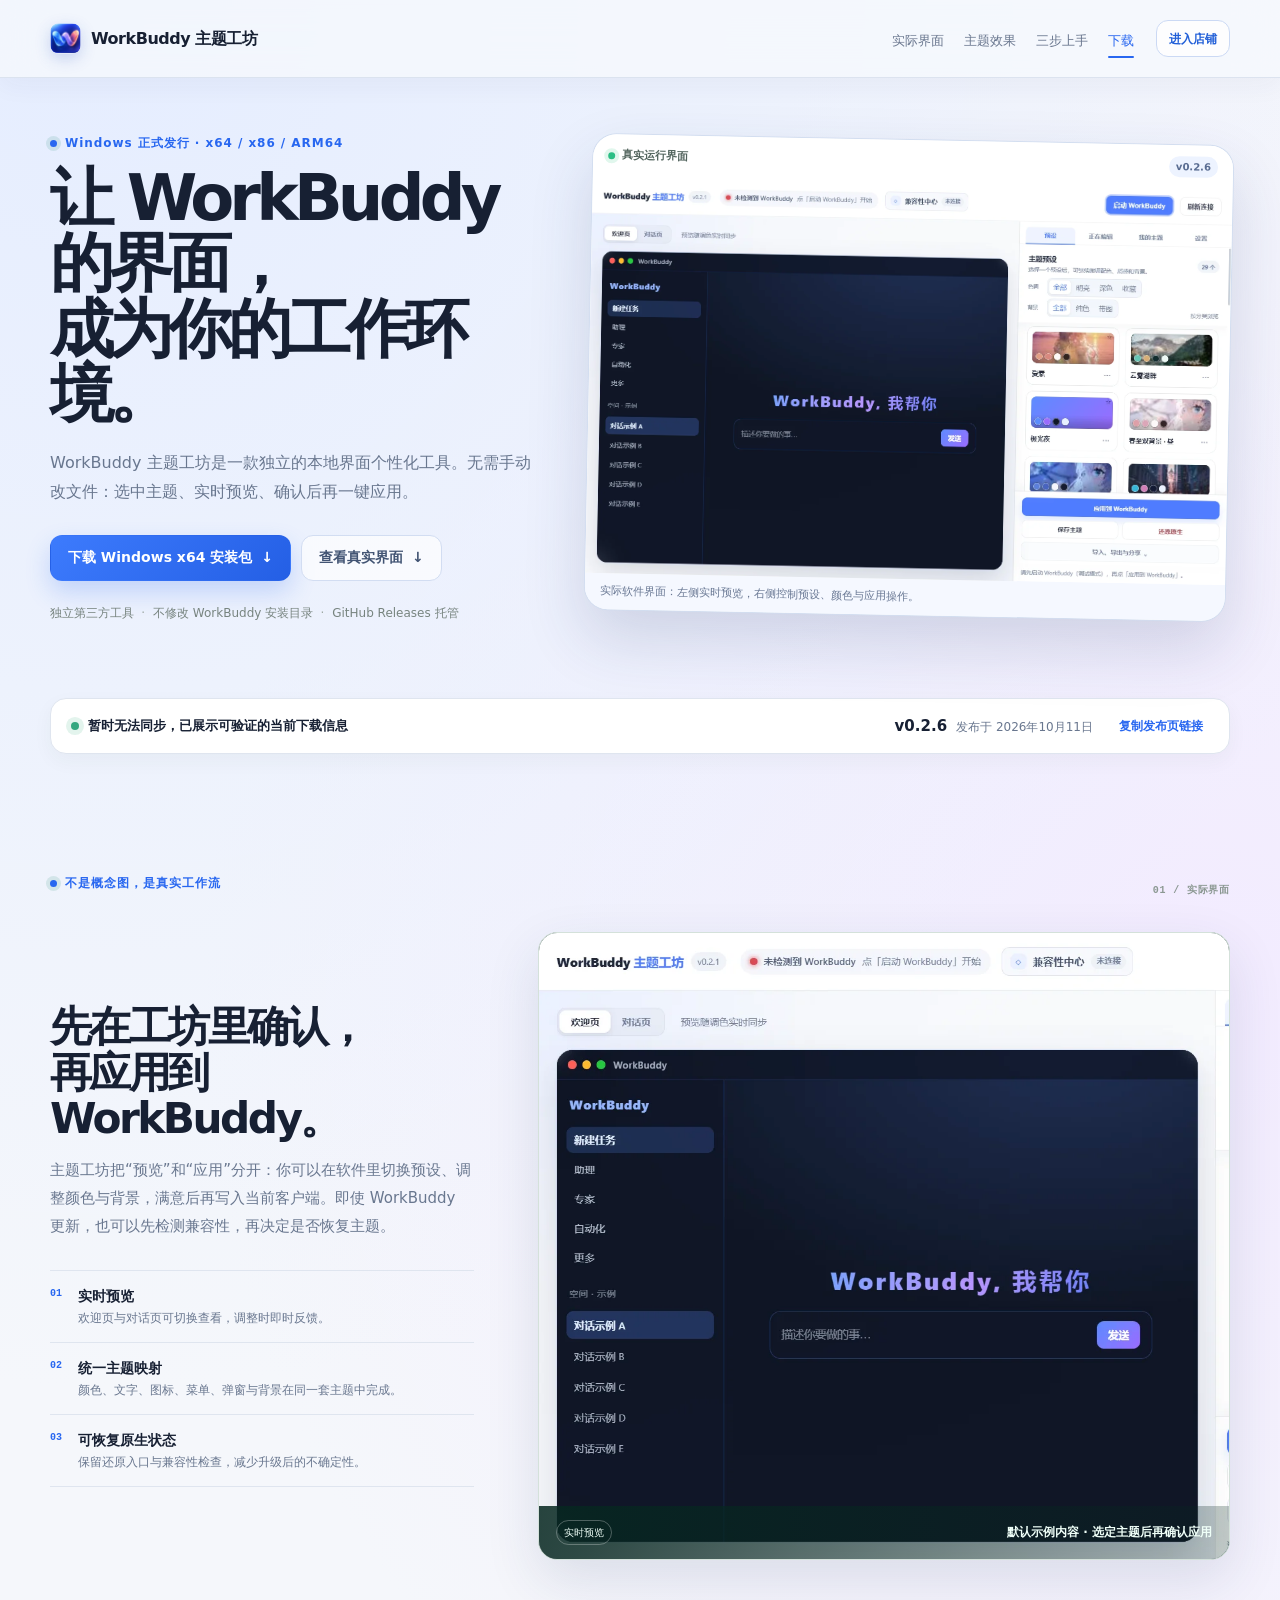
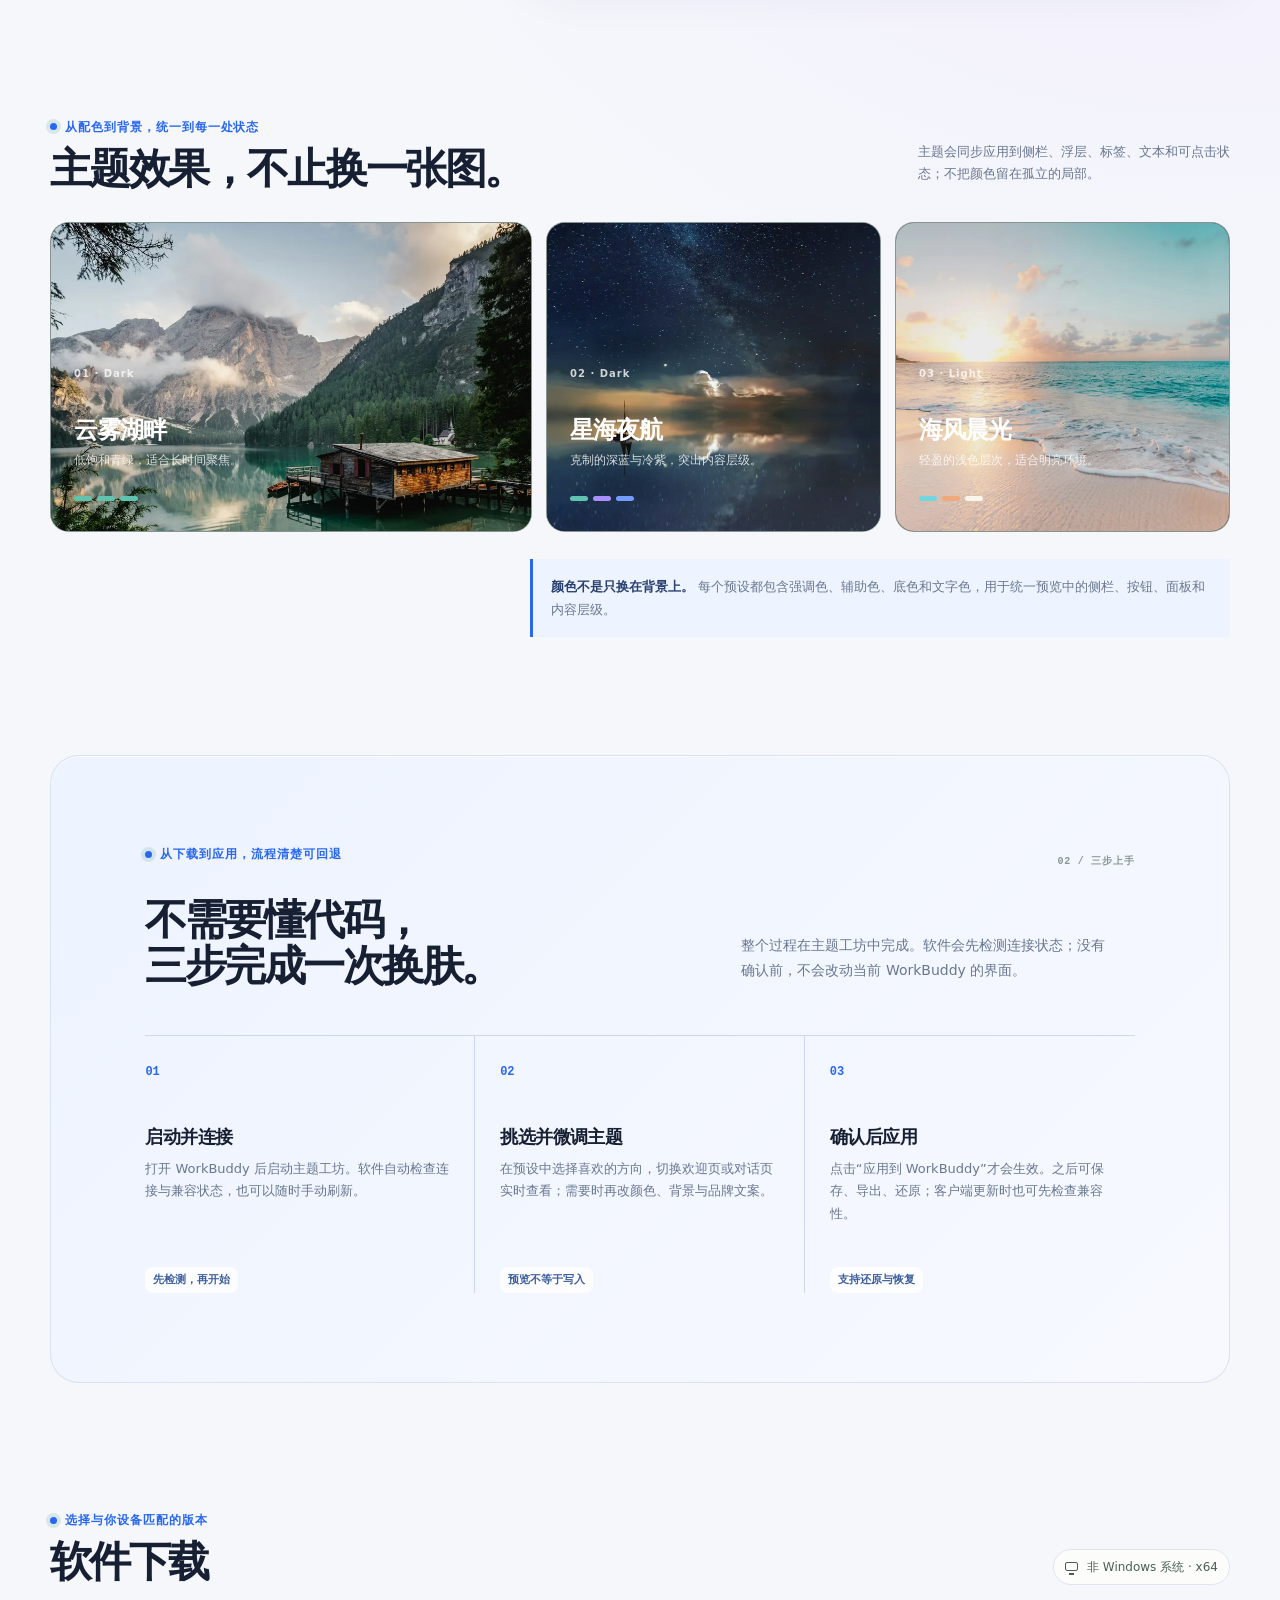
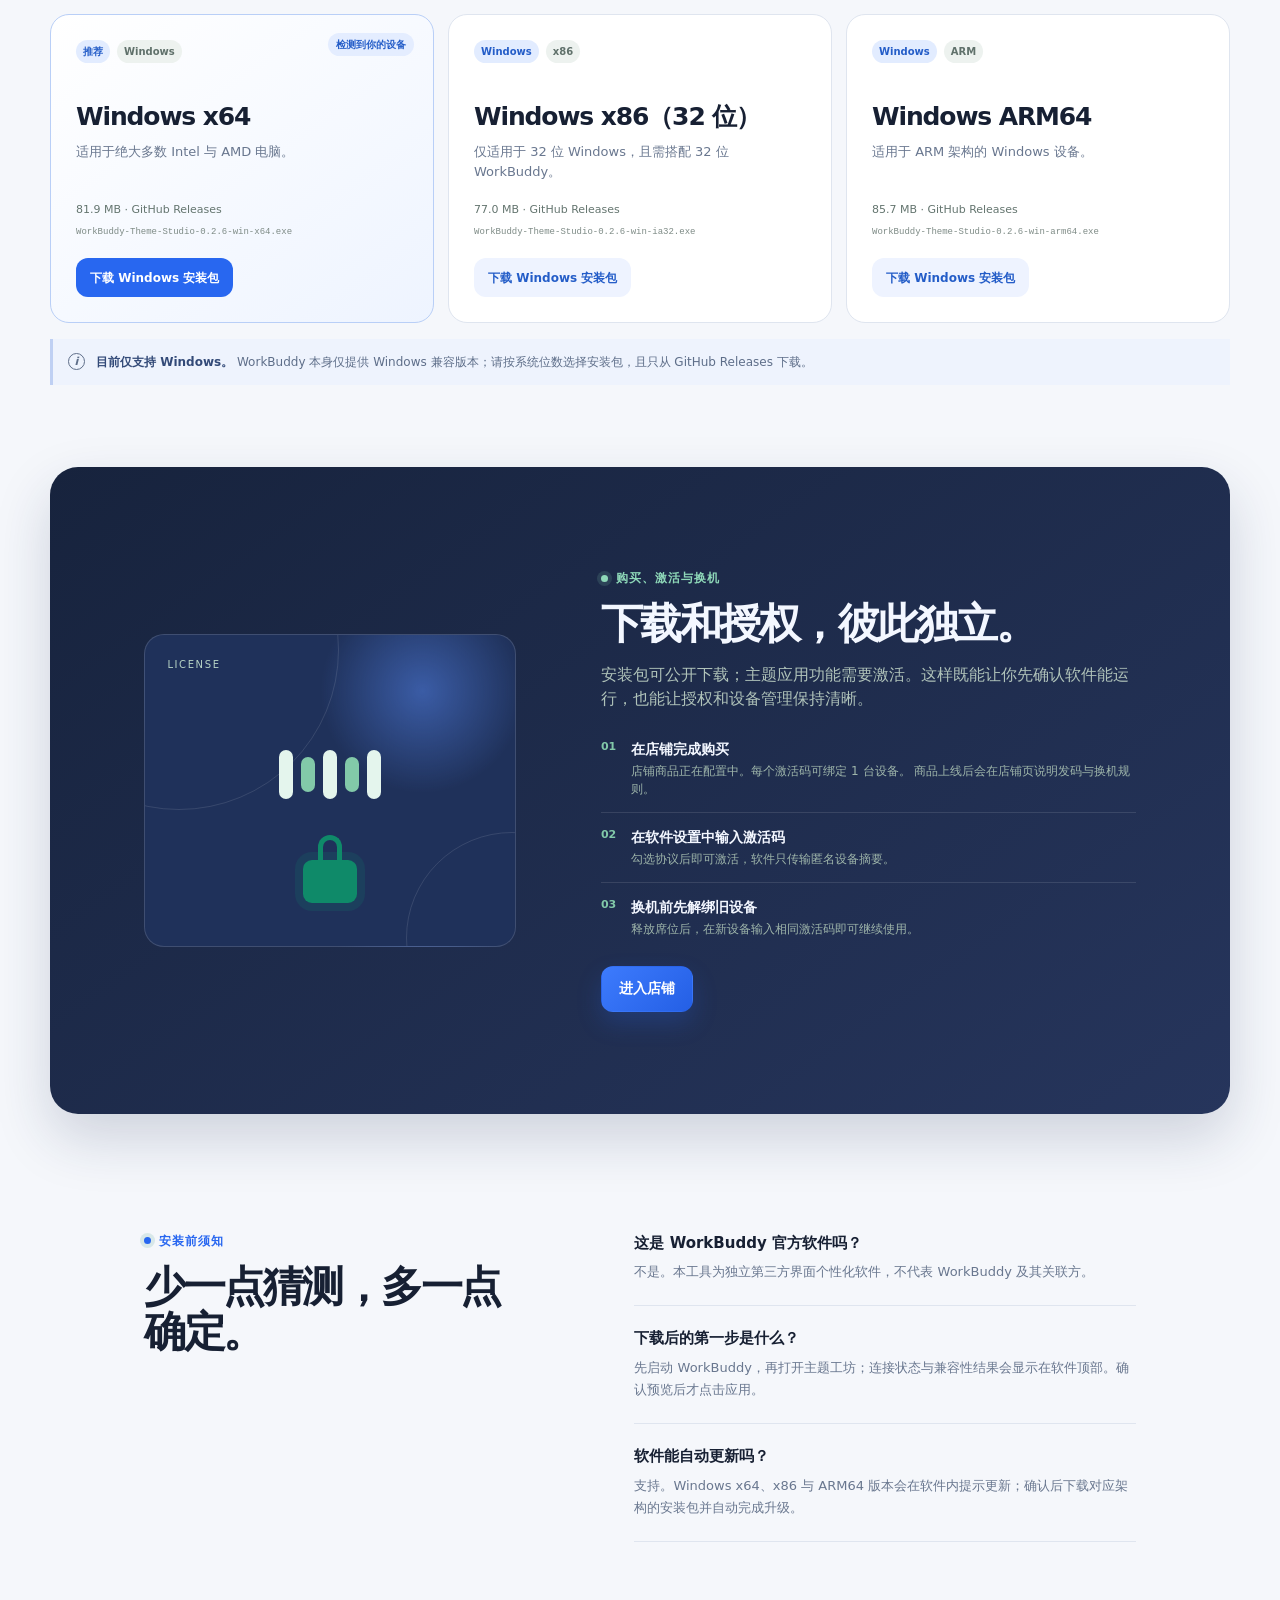
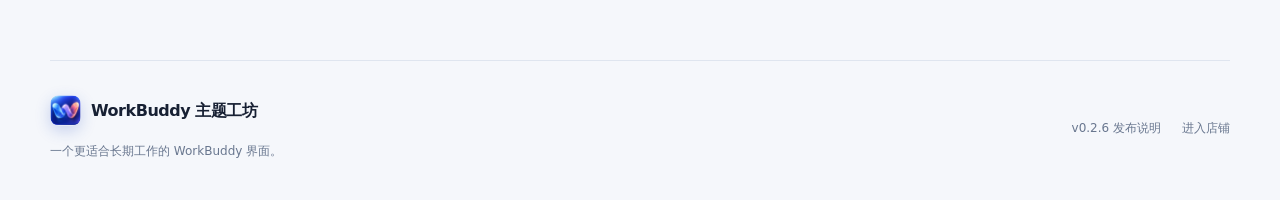
==== commit 7d6ad189: "feat: unify download page with product visual identity" ====
--- a/docs/index.html
+++ b/docs/index.html
@@ -4,15 +4,17 @@
   <meta charset="utf-8">
   <meta name="viewport" content="width=device-width, initial-scale=1">
   <meta name="description" content="WorkBuddy 主题工坊官方下载页：查看真实界面、主题效果与安装步骤，选择与你设备匹配的正式安装包。">
-  <meta name="theme-color" content="#f6f7f3">
+  <meta name="theme-color" content="#f5f7fb">
   <title>WorkBuddy 主题工坊 · 官方下载</title>
+  <link rel="icon" href="./assets/images/workbuddy-theme-studio-icon.png" type="image/png">
+  <link rel="apple-touch-icon" href="./assets/images/workbuddy-theme-studio-icon.png">
   <link rel="stylesheet" href="./assets/site.css">
 </head>
 <body>
   <a class="skip-link" href="#downloads">跳到下载区域</a>
   <header class="site-header" id="siteHeader">
     <a class="brand" href="#top" aria-label="WorkBuddy 主题工坊下载页首页">
-      <span class="brand-mark" aria-hidden="true"><i></i><i></i><i></i></span>
+      <img class="brand-icon" src="./assets/images/workbuddy-theme-studio-icon.png" width="40" height="40" alt="">
       <span>WorkBuddy <b>主题工坊</b></span>
     </a>
     <nav aria-label="站内导航">
@@ -31,7 +33,7 @@
         <h1 id="heroTitle">让 WorkBuddy 的界面，<br>成为你的工作环境。</h1>
         <p class="hero-lede">WorkBuddy 主题工坊是一款独立的本地界面个性化工具。无需手动改文件：选中主题、实时预览、确认后再一键应用。</p>
         <div class="hero-actions">
-          <a class="button button-primary" data-primary-download href="https://github.com/Tanghailong1221/workbuddy-theme-studio-releases/releases/download/v0.2.4/WorkBuddy-Theme-Studio-0.2.4-win-x64.exe" aria-label="下载 Windows x64 安装包">下载 Windows x64 安装包 <span aria-hidden="true">↓</span></a>
+          <a class="button button-primary" data-primary-download href="https://github.com/Tanghailong1221/workbuddy-theme-studio-releases/releases/download/v0.2.6/WorkBuddy-Theme-Studio-0.2.6-win-x64.exe" aria-label="下载 Windows x64 安装包">下载 Windows x64 安装包 <span aria-hidden="true">↓</span></a>
           <a class="button button-quiet" href="#showcase">查看真实界面 <span aria-hidden="true">↓</span></a>
         </div>
         <div class="trust-line" aria-label="发行信息">
@@ -39,7 +41,7 @@
         </div>
       </div>
       <figure class="hero-product-shot">
-        <div class="shot-topline"><span><i></i>真实运行界面</span><b>v0.2.4</b></div>
+        <div class="shot-topline"><span><i></i>真实运行界面</span><b id="heroVersion">v0.2.6</b></div>
         <img src="./assets/images/screen-theme-studio-real.webp" width="1100" height="984" alt="WorkBuddy 主题工坊的实际运行界面，包含主题预览和设置面板">
         <figcaption>实际软件界面：左侧实时预览，右侧控制预设、颜色与应用操作。</figcaption>
       </figure>
@@ -56,10 +58,10 @@
       <div class="showcase-layout">
         <div class="showcase-copy">
           <h2 id="showcaseTitle">先在工坊里确认，<br>再应用到 WorkBuddy。</h2>
-          <p>主题工坊把“预览”和“应用”分开：你可以在软件里切换预设、调整颜色和透明度，满意后再写入当前客户端。即使 WorkBuddy 更新，也可以先检测兼容性，再决定是否恢复主题。</p>
+          <p>主题工坊把“预览”和“应用”分开：你可以在软件里切换预设、调整颜色与背景，满意后再写入当前客户端。即使 WorkBuddy 更新，也可以先检测兼容性，再决定是否恢复主题。</p>
           <ul class="proof-list">
             <li><span>01</span><div><b>实时预览</b><small>欢迎页与对话页可切换查看，调整时即时反馈。</small></div></li>
-            <li><span>02</span><div><b>主题参数可调</b><small>颜色、模糊、透明度、圆角与背景均可在界面内完成。</small></div></li>
+            <li><span>02</span><div><b>统一主题映射</b><small>颜色、文字、图标、菜单、弹窗与背景在同一套主题中完成。</small></div></li>
             <li><span>03</span><div><b>可恢复原生状态</b><small>保留还原入口与兼容性检查，减少升级后的不确定性。</small></div></li>
           </ul>
         </div>
@@ -73,7 +75,7 @@
     <section class="theme-section" id="themes" aria-labelledby="themesTitle">
       <div class="section-heading theme-heading">
         <div><p class="eyebrow"><span></span>从配色到背景，统一到每一处状态</p><h2 id="themesTitle">主题效果，不止换一张图。</h2></div>
-        <p>主题会同步应用到侧栏、浮层、标签、文本和可点击状态；不把颜色留在孤立的局部。</p>
+      <p>主题会同步应用到侧栏、浮层、标签、文本和可点击状态；不把颜色留在孤立的局部。</p>
       </div>
       <div class="theme-gallery">
         <article class="theme-tile theme-lake">
@@ -97,7 +99,7 @@
       <div class="guide-head"><h2 id="guideTitle">不需要懂代码，<br>三步完成一次换肤。</h2><p>整个过程在主题工坊中完成。软件会先检测连接状态；没有确认前，不会改动当前 WorkBuddy 的界面。</p></div>
       <ol class="guide-steps">
         <li><span class="step-number">01</span><div><h3>启动并连接</h3><p>打开 WorkBuddy 后启动主题工坊。软件自动检查连接与兼容状态，也可以随时手动刷新。</p><span class="step-note">先检测，再开始</span></div></li>
-        <li><span class="step-number">02</span><div><h3>挑选并微调主题</h3><p>在预设中选择喜欢的方向，切换欢迎页或对话页实时查看；需要时再改颜色、背景与面板质感。</p><span class="step-note">预览不等于写入</span></div></li>
+        <li><span class="step-number">02</span><div><h3>挑选并微调主题</h3><p>在预设中选择喜欢的方向，切换欢迎页或对话页实时查看；需要时再改颜色、背景与品牌文案。</p><span class="step-note">预览不等于写入</span></div></li>
         <li><span class="step-number">03</span><div><h3>确认后应用</h3><p>点击“应用到 WorkBuddy”才会生效。之后可保存、导出、还原；客户端更新时也可先检查兼容性。</p><span class="step-note">支持还原与恢复</span></div></li>
       </ol>
     </section>
@@ -108,9 +110,9 @@
         <div class="device-pill"><span class="device-icon" aria-hidden="true"></span><span id="detectedPlatform">正在识别你的系统</span></div>
       </div>
       <div class="download-layout">
-        <article class="download-card primary-download" data-download="win-x64"><div class="card-kicker"><span>推荐</span><span>Windows</span></div><h3>Windows x64</h3><p>适用于绝大多数 Intel 与 AMD 电脑。</p><div class="download-details"><span data-size>正在同步安装包</span><code data-version>—</code></div><a class="download-link" href="https://github.com/Tanghailong1221/workbuddy-theme-studio-releases/releases/download/v0.2.4/WorkBuddy-Theme-Studio-0.2.4-win-x64.exe">下载 Windows 安装包 <span aria-hidden="true">↓</span></a></article>
-        <article class="download-card" data-download="win-ia32"><div class="card-kicker"><span>Windows</span><span>x86</span></div><h3>Windows x86（32 位）</h3><p>仅适用于 32 位 Windows，且需搭配 32 位 WorkBuddy。</p><div class="download-details"><span data-size>正在同步安装包</span><code data-version>—</code></div><a class="download-link" href="https://github.com/Tanghailong1221/workbuddy-theme-studio-releases/releases/download/v0.2.4/WorkBuddy-Theme-Studio-0.2.4-win-ia32.exe">下载 Windows x86 安装包 <span aria-hidden="true">↓</span></a></article>
-        <article class="download-card" data-download="win-arm64"><div class="card-kicker"><span>Windows</span><span>ARM</span></div><h3>Windows ARM64</h3><p>适用于 ARM 架构的 Windows 设备。</p><div class="download-details"><span data-size>正在同步安装包</span><code data-version>—</code></div><a class="download-link" href="https://github.com/Tanghailong1221/workbuddy-theme-studio-releases/releases/download/v0.2.4/WorkBuddy-Theme-Studio-0.2.4-win-arm64.exe">下载 Windows ARM64 安装包 <span aria-hidden="true">↓</span></a></article>
+        <article class="download-card primary-download" data-download="win-x64"><div class="card-kicker"><span>推荐</span><span>Windows</span></div><h3>Windows x64</h3><p>适用于绝大多数 Intel 与 AMD 电脑。</p><div class="download-details"><span data-size>正在同步安装包</span><code data-version>—</code></div><a class="download-link" href="https://github.com/Tanghailong1221/workbuddy-theme-studio-releases/releases/download/v0.2.6/WorkBuddy-Theme-Studio-0.2.6-win-x64.exe">下载 Windows 安装包 <span aria-hidden="true">↓</span></a></article>
+        <article class="download-card" data-download="win-ia32"><div class="card-kicker"><span>Windows</span><span>x86</span></div><h3>Windows x86（32 位）</h3><p>仅适用于 32 位 Windows，且需搭配 32 位 WorkBuddy。</p><div class="download-details"><span data-size>正在同步安装包</span><code data-version>—</code></div><a class="download-link" href="https://github.com/Tanghailong1221/workbuddy-theme-studio-releases/releases/download/v0.2.6/WorkBuddy-Theme-Studio-0.2.6-win-ia32.exe">下载 Windows x86 安装包 <span aria-hidden="true">↓</span></a></article>
+        <article class="download-card" data-download="win-arm64"><div class="card-kicker"><span>Windows</span><span>ARM</span></div><h3>Windows ARM64</h3><p>适用于 ARM 架构的 Windows 设备。</p><div class="download-details"><span data-size>正在同步安装包</span><code data-version>—</code></div><a class="download-link" href="https://github.com/Tanghailong1221/workbuddy-theme-studio-releases/releases/download/v0.2.6/WorkBuddy-Theme-Studio-0.2.6-win-arm64.exe">下载 Windows ARM64 安装包 <span aria-hidden="true">↓</span></a></article>
       </div>
       <aside class="availability-note"><span aria-hidden="true">i</span><p><b>目前仅支持 Windows。</b> WorkBuddy 本身仅提供 Windows 兼容版本；请按系统位数选择安装包，且只从 GitHub Releases 下载。</p></aside>
     </section>
@@ -123,7 +125,7 @@
     <section class="faq" aria-labelledby="faqTitle"><div><p class="eyebrow"><span></span>安装前须知</p><h2 id="faqTitle">少一点猜测，多一点确定。</h2></div><dl><div><dt>这是 WorkBuddy 官方软件吗？</dt><dd>不是。本工具为独立第三方界面个性化软件，不代表 WorkBuddy 及其关联方。</dd></div><div><dt>下载后的第一步是什么？</dt><dd>先启动 WorkBuddy，再打开主题工坊；连接状态与兼容性结果会显示在软件顶部。确认预览后才点击应用。</dd></div><div><dt>软件能自动更新吗？</dt><dd>支持。Windows x64、x86 与 ARM64 版本会在软件内提示更新；确认后下载对应架构的安装包并自动完成升级。</dd></div></dl></section>
   </main>
 
-  <footer><div><a class="brand" href="#top"><span class="brand-mark" aria-hidden="true"><i></i><i></i><i></i></span><span>WorkBuddy <b>主题工坊</b></span></a><p>一个更适合长期工作的 WorkBuddy 界面。</p></div><div><a id="footerRelease" href="https://github.com/Tanghailong1221/workbuddy-theme-studio-releases/releases/latest" target="_blank" rel="noreferrer">全部发布版本</a><a data-store-link href="https://wzyp.cn/shop/Z19S8R9C" target="_blank" rel="noreferrer">店铺与授权</a></div></footer>
+  <footer><div><a class="brand" href="#top"><img class="brand-icon" src="./assets/images/workbuddy-theme-studio-icon.png" width="40" height="40" alt=""><span>WorkBuddy <b>主题工坊</b></span></a><p>一个更适合长期工作的 WorkBuddy 界面。</p></div><div><a id="footerRelease" href="https://github.com/Tanghailong1221/workbuddy-theme-studio-releases/releases/latest" target="_blank" rel="noreferrer">全部发布版本</a><a data-store-link href="https://wzyp.cn/shop/Z19S8R9C" target="_blank" rel="noreferrer">店铺与授权</a></div></footer>
   <script src="./assets/site-config.js"></script><script src="./assets/site.js"></script>
 </body>
 </html>
--- a/docs/assets/site.css
+++ b/docs/assets/site.css
@@ -1,19 +1,19 @@
 :root {
-  --ink: #17211f;
-  --muted: #61716c;
-  --line: #dfe5df;
-  --canvas: #f6f7f3;
+  --ink: #172033;
+  --muted: #69778f;
+  --line: #dfe5ef;
+  --canvas: #f5f7fb;
   --card: #fff;
-  --accent: #0a7a63;
-  --accent-strong: #075d4d;
-  --mint: #e6f2ed;
-  --shadow: 0 18px 48px rgba(32, 55, 46, .1);
+  --accent: #2867f0;
+  --accent-strong: #1856d8;
+  --mint: #e8efff;
+  --shadow: 0 20px 54px rgba(37, 55, 91, .12);
   color-scheme: light;
 }
 
 * { box-sizing: border-box; }
 html { scroll-behavior: smooth; scroll-padding-top: 98px; }
-body { margin: 0; background: var(--canvas); color: var(--ink); font-family: "Segoe UI", "PingFang SC", "Microsoft YaHei", system-ui, sans-serif; line-height: 1.5; }
+body { margin: 0; background: radial-gradient(circle at 8% 0, #e5edff 0, transparent 27%), radial-gradient(circle at 94% 20%, #f2ebff 0, transparent 24%), var(--canvas); color: var(--ink); font-family: -apple-system, BlinkMacSystemFont, "Segoe UI", "PingFang SC", "Microsoft YaHei", system-ui, sans-serif; line-height: 1.5; }
 a { color: inherit; text-decoration: none; }
 button { font: inherit; cursor: pointer; }
 img { max-width: 100%; }
@@ -24,21 +24,17 @@
 .skip-link { position: fixed; top: 10px; left: 10px; z-index: 100; transform: translateY(-150%); padding: 8px 12px; border: 1px solid var(--ink); border-radius: 8px; background: #fff; }
 .skip-link:focus { transform: none; }
 .site-header, main, footer { width: min(1180px, calc(100% - 48px)); margin: auto; }
-.site-header { position: sticky; top: 0; z-index: 40; display: flex; align-items: center; justify-content: space-between; width: 100%; height: 78px; padding: 0 max(24px, calc((100vw - 1180px) / 2)); border-bottom: 1px solid rgba(223, 229, 223, .82); background: rgba(246, 247, 243, .9); box-shadow: 0 8px 24px rgba(35, 57, 48, .035); backdrop-filter: blur(18px); }
-.brand { display: inline-flex; align-items: center; gap: 10px; flex: 0 0 auto; font-size: 16px; font-weight: 650; letter-spacing: -.025em; }
+.site-header { position: sticky; top: 0; z-index: 40; display: flex; align-items: center; justify-content: space-between; width: 100%; height: 78px; padding: 0 max(24px, calc((100vw - 1180px) / 2)); border-bottom: 1px solid rgba(214, 222, 237, .80); background: rgba(247, 249, 253, .78); box-shadow: 0 8px 26px rgba(35, 57, 94, .045); backdrop-filter: blur(20px) saturate(1.25); }
+.brand { display: inline-flex; align-items: center; gap: 10px; flex: 0 0 auto; font-size: 16px; font-weight: 680; letter-spacing: -.03em; }
 .brand b { font-weight: 800; }
-.brand-mark { display: grid; grid-template-columns: repeat(3, 5px); align-items: end; gap: 2px; width: 21px; height: 21px; padding: 4px 3px; border-radius: 7px; background: var(--accent); box-shadow: inset 0 1px 0 rgba(255, 255, 255, .38); }
-.brand-mark i { display: block; border-radius: 6px; background: #fff; }
-.brand-mark i:nth-child(1) { height: 7px; }
-.brand-mark i:nth-child(2) { height: 12px; }
-.brand-mark i:nth-child(3) { height: 5px; }
+.brand-icon { display: block; width: 31px; height: 31px; border-radius: 9px; box-shadow: 0 5px 15px rgba(38, 79, 190, .22); }
 .site-header nav { display: flex; gap: 20px; margin-left: auto; margin-right: 22px; color: var(--muted); font-size: 13px; }
 .site-header nav a { position: relative; padding: 29px 0 25px; transition: color .2s ease; }
 .site-header nav a::after { position: absolute; right: 0; bottom: 17px; left: 0; height: 2px; border-radius: 9px; background: var(--accent); content: ""; opacity: 0; transform: scaleX(.4); transition: opacity .2s ease, transform .2s ease; }
 .site-header nav a:hover, .site-header nav a.active { color: var(--accent); }
 .site-header nav a.active::after { opacity: 1; transform: scaleX(1); }
-.header-store { display: inline-flex; align-items: center; gap: 6px; min-height: 37px; padding: 0 12px; border: 1px solid #c9d9d0; border-radius: 10px; background: #fff; color: #176b54; font-size: 12px; font-weight: 750; transition: transform .18s ease, background .18s ease; }
-.header-store:hover { background: #eff7f2; transform: translateY(-1px); }
+.header-store { display: inline-flex; align-items: center; gap: 6px; min-height: 37px; padding: 0 12px; border: 1px solid #cbd9f4; border-radius: 12px; background: rgba(255, 255, 255, .78); color: #215fd8; font-size: 12px; font-weight: 750; transition: transform .18s ease, background .18s ease, box-shadow .18s ease; }
+.header-store:hover { background: #fff; box-shadow: 0 6px 16px rgba(44, 87, 182, .10); transform: translateY(-1px); }
 
 .hero { display: grid; grid-template-columns: minmax(0, .86fr) minmax(500px, 1.14fr); align-items: center; gap: 54px; min-height: 600px; padding: 56px 0 76px; }
 .eyebrow { display: flex; align-items: center; gap: 8px; margin: 0 0 14px; color: var(--accent); font-size: 12px; font-weight: 750; letter-spacing: .08em; }
@@ -48,21 +44,21 @@
 .button, .download-link { display: inline-flex; align-items: center; justify-content: center; gap: 9px; min-height: 46px; padding: 0 17px; border: 1px solid transparent; border-radius: 12px; font-size: 14px; font-weight: 720; transition: transform .18s ease, background .18s ease, border-color .18s ease; }
 .button:hover, .download-link:hover { transform: translateY(-2px); }
 .button:active, .download-link:active { transform: scale(.98); }
-.button-primary { background: var(--accent); color: #fff; box-shadow: 0 10px 20px rgba(10, 122, 99, .17); }
+.button-primary { background: linear-gradient(135deg, #3d7bfd, #245fe5); color: #fff; box-shadow: 0 11px 24px rgba(40, 103, 240, .22); }
 .button-primary:hover { background: var(--accent-strong); }
-.button-quiet { border-color: #cfdbd4; background: rgba(255, 255, 255, .62); color: #355049; }
-.button-quiet:hover { border-color: #a9c5ba; background: #fff; }
+.button-quiet { border-color: #d2ddf2; background: rgba(255, 255, 255, .68); color: #425473; }
+.button-quiet:hover { border-color: #afc4ee; background: #fff; }
 .trust-line { display: flex; flex-wrap: wrap; gap: 8px 19px; margin-top: 23px; color: #77847f; font-size: 12px; }
 .trust-line span { position: relative; }
 .trust-line span:not(:last-child)::after { position: absolute; right: -11px; color: #9ea9a5; content: "·"; }
-.hero-product-shot { position: relative; margin: 0; overflow: hidden; border: 1px solid #dce6e0; border-radius: 22px; background: #fff; box-shadow: 0 27px 58px rgba(23, 54, 43, .16); transform: rotate(1.3deg); transition: transform .36s cubic-bezier(.16, 1, .3, 1), box-shadow .36s ease; }
-.hero-product-shot:hover { box-shadow: 0 34px 66px rgba(23, 54, 43, .2); transform: rotate(0) translateY(-6px); }
+.hero-product-shot { position: relative; margin: 0; overflow: hidden; border: 1px solid rgba(209, 220, 240, .94); border-radius: 24px; background: #fff; box-shadow: 0 28px 62px rgba(35, 59, 105, .16); transform: rotate(1.1deg); transition: transform .36s cubic-bezier(.16, 1, .3, 1), box-shadow .36s ease; }
+.hero-product-shot:hover { box-shadow: 0 36px 72px rgba(35, 59, 105, .20); transform: rotate(0) translateY(-6px); }
 .hero-product-shot img { display: block; width: 100%; height: auto; background: #edf0ef; }
 .shot-topline { display: flex; align-items: center; justify-content: space-between; gap: 12px; padding: 11px 15px; background: #fff; color: #52645d; font-size: 11px; font-weight: 750; }
 .shot-topline span { display: inline-flex; align-items: center; gap: 7px; }
-.shot-topline i { width: 7px; height: 7px; border-radius: 50%; background: #2baa7e; box-shadow: 0 0 0 4px #e4f4ec; }
-.shot-topline b { padding: 3px 7px; border-radius: 99px; background: #eef3ef; color: #668077; font-size: 10px; }
-.hero-product-shot figcaption { padding: 10px 15px; background: #f5f8f6; color: #697a73; font-size: 11px; }
+.shot-topline i { width: 7px; height: 7px; border-radius: 50%; background: #2cbe85; box-shadow: 0 0 0 4px #e1f7ed; }
+.shot-topline b { padding: 3px 7px; border-radius: 99px; background: #edf3ff; color: #5a6d92; font-size: 10px; }
+.hero-product-shot figcaption { padding: 10px 15px; background: #f5f8ff; color: #697894; font-size: 11px; }
 
 .release-strip { display: flex; align-items: center; justify-content: space-between; gap: 20px; padding: 16px 20px; border: 1px solid var(--line); border-radius: 16px; background: #fff; box-shadow: 0 7px 20px rgba(38, 62, 51, .045); }
 .release-strip > div:first-child { display: flex; align-items: center; gap: 9px; font-size: 13px; }
@@ -111,21 +107,21 @@
 .theme-ocean .theme-overlay i { background: #72d6df; }
 .theme-ocean .theme-overlay i:nth-last-child(2) { background: #f0a87d; }
 .theme-ocean .theme-overlay i:nth-last-child(1) { background: #f8f6ea; }
-.theme-coverage { max-width: 700px; margin: 27px 0 0 auto; padding: 16px 18px; border-left: 3px solid var(--accent); background: #eef5f0; color: var(--muted); font-size: 13px; line-height: 1.78; }
-.theme-coverage b { color: #29483d; }
-
-.guide-section { padding: 89px 8%; border-radius: 29px; background: #e8f0eb; }
+.theme-coverage { max-width: 700px; margin: 27px 0 0 auto; padding: 16px 18px; border-left: 3px solid var(--accent); background: #edf3ff; color: var(--muted); font-size: 13px; line-height: 1.78; }
+.theme-coverage b { color: #2a416f; }
+
+.guide-section { padding: 89px 8%; border: 1px solid rgba(211, 222, 240, .8); border-radius: 29px; background: linear-gradient(135deg, #edf3ff, #f7f9ff); box-shadow: inset 0 1px 0 rgba(255,255,255,.84); }
 .guide-head { display: grid; grid-template-columns: 1fr .72fr; align-items: end; gap: 50px; margin-top: 20px; }
 .guide-head h2 { margin-bottom: 0; }
 .guide-head p { max-width: 370px; margin: 0 0 5px; color: var(--muted); font-size: 14px; line-height: 1.82; }
-.guide-steps { display: grid; grid-template-columns: repeat(3, 1fr); margin: 46px 0 0; padding: 0; list-style: none; border-top: 1px solid #cbd9d1; }
-.guide-steps li { position: relative; padding: 29px 25px 0; border-right: 1px solid #cbd9d1; }
+.guide-steps { display: grid; grid-template-columns: repeat(3, 1fr); margin: 46px 0 0; padding: 0; list-style: none; border-top: 1px solid #cbd8ef; }
+.guide-steps li { position: relative; padding: 29px 25px 0; border-right: 1px solid #cbd8ef; }
 .guide-steps li:first-child { padding-left: 0; }
 .guide-steps li:last-child { border-right: 0; }
 .step-number { display: block; margin-bottom: 44px; color: var(--accent); font: 800 12px ui-monospace, SFMono-Regular, Consolas, monospace; }
 .guide-steps h3 { margin-bottom: 8px; font-size: 18px; letter-spacing: -.03em; }
 .guide-steps p { min-height: 88px; margin-bottom: 20px; color: var(--muted); font-size: 13px; line-height: 1.75; }
-.step-note { display: inline-flex; padding: 5px 8px; border-radius: 8px; background: #f8fbf9; color: #3d6254; font-size: 11px; font-weight: 700; }
+.step-note { display: inline-flex; padding: 5px 8px; border-radius: 8px; background: rgba(255,255,255,.82); color: #3d5e9d; font-size: 11px; font-weight: 700; }
 
 .download-section { padding: 128px 0 82px; }
 .device-pill { display: flex; align-items: center; gap: 9px; padding: 8px 11px; border: 1px solid var(--line); border-radius: 999px; background: #fcfdfb; color: #4a5e57; font-size: 12px; }
@@ -133,18 +129,18 @@
 .device-icon::after { display: block; width: 5px; height: 2px; margin: 10px auto 0; background: currentColor; content: ""; }
 .download-layout { display: grid; grid-template-columns: repeat(3, 1fr); gap: 14px; }
 .download-card { position: relative; display: flex; flex-direction: column; min-height: 250px; padding: 25px; border: 1px solid var(--line); border-radius: 19px; background: var(--card); transition: transform .2s ease, border-color .2s ease, box-shadow .2s ease; }
-.download-card:hover { border-color: #adc5b9; box-shadow: 0 15px 32px rgba(36, 62, 50, .09); transform: translateY(-3px); }
-.download-card.primary-download { border-color: #b3d4c6; background: linear-gradient(145deg, #fff, #edf8f2); }
-.download-card.is-recommended::after { position: absolute; top: 18px; right: 19px; padding: 4px 8px; border-radius: 999px; background: #d6f0e4; color: #17684f; content: "检测到你的设备"; font-size: 10px; font-weight: 750; }
+.download-card:hover { border-color: #aec4f1; box-shadow: 0 16px 34px rgba(42, 69, 122, .10); transform: translateY(-3px); }
+.download-card.primary-download { border-color: #b9cff7; background: linear-gradient(145deg, #fff, #eef4ff); }
+.download-card.is-recommended::after { position: absolute; top: 18px; right: 19px; padding: 4px 8px; border-radius: 999px; background: #e4edff; color: #245dc8; content: "检测到你的设备"; font-size: 10px; font-weight: 750; }
 .card-kicker { display: flex; gap: 7px; margin-bottom: 35px; }
 .card-kicker span, .os-label { padding: 4px 7px; border-radius: 999px; background: #edf2ef; color: #60716b; font-size: 10px; font-weight: 750; }
-.card-kicker span:first-child { background: #dff2e9; color: #17684f; }
+.card-kicker span:first-child { background: #e2ecff; color: #245dc8; }
 .download-card h3 { margin-bottom: 7px; font-size: 25px; letter-spacing: -.045em; }
 .download-card p { margin-bottom: 21px; color: var(--muted); font-size: 13px; }
 .download-details { display: flex; flex-direction: column; gap: 7px; margin-top: auto; margin-bottom: 19px; }
 .download-details span { color: #64756f; font-size: 11px; }
 .download-card code { overflow: hidden; color: #7e8b86; font-family: ui-monospace, SFMono-Regular, Consolas, monospace; font-size: 9px; text-overflow: ellipsis; white-space: nowrap; }
-.download-link { align-self: flex-start; min-height: 39px; padding: 0 13px; background: #eff5f1; color: #176b54; font-size: 12px; }
+.download-link { align-self: flex-start; min-height: 39px; padding: 0 13px; background: #eef3ff; color: #245dc8; font-size: 12px; }
 .primary-download .download-link { background: var(--accent); color: #fff; }
 .is-unavailable { opacity: .6; }
 .is-unavailable .download-link { pointer-events: none; background: #edf0ee; color: #7a8580; }
@@ -158,13 +154,13 @@
 .compact h3 { margin-bottom: 2px; font-size: 19px; }
 .compact p { margin: 0; font-size: 11px; }
 .compact code { grid-column: 1 / -1; margin-top: 15px; }
-.availability-note { display: flex; gap: 11px; margin-top: 16px; padding: 14px 15px; border-left: 3px solid #cad7d0; background: #eef2ef; color: #5b6a64; }
+.availability-note { display: flex; gap: 11px; margin-top: 16px; padding: 14px 15px; border-left: 3px solid #bfd0f3; background: #eef3fd; color: #5e6e89; }
 .availability-note span { display: grid; place-items: center; flex: 0 0 auto; width: 17px; height: 17px; border: 1px solid currentColor; border-radius: 50%; font-size: 11px; font-style: italic; font-weight: 800; }
 .availability-note p { margin: 0; font-size: 12px; }
-.availability-note b { color: #384b43; }
-
-.activation-section { display: grid; grid-template-columns: .82fr 1.18fr; align-items: center; gap: 85px; padding: 102px 8%; border-radius: 28px; background: #1c2925; color: #f3f7f4; }
-.activation-visual { position: relative; min-height: 313px; overflow: hidden; border: 1px solid rgba(255, 255, 255, .14); border-radius: 20px; background: radial-gradient(circle at 75% 18%, rgba(75, 166, 128, .3), transparent 27%), #263932; }
+.availability-note b { color: #334a78; }
+
+.activation-section { display: grid; grid-template-columns: .82fr 1.18fr; align-items: center; gap: 85px; padding: 102px 8%; border-radius: 28px; background: linear-gradient(145deg,#17233d,#26355c); color: #f3f7ff; box-shadow: 0 24px 56px rgba(27,44,81,.18); }
+.activation-visual { position: relative; min-height: 313px; overflow: hidden; border: 1px solid rgba(255, 255, 255, .14); border-radius: 20px; background: radial-gradient(circle at 75% 18%, rgba(91, 143, 255, .46), transparent 27%), #1f315a; }
 .activation-visual::before, .activation-visual::after { position: absolute; border: 1px solid rgba(255, 255, 255, .11); border-radius: 50%; content: ""; }
 .activation-visual::before { top: -145px; left: -126px; width: 318px; height: 318px; }
 .activation-visual::after { right: -103px; bottom: -98px; width: 210px; height: 210px; }
@@ -197,7 +193,7 @@
 footer p { margin: 9px 0 0; color: var(--muted); font-size: 12px; }
 footer > div:last-child { display: flex; align-items: center; gap: 21px; color: var(--muted); font-size: 12px; }
 footer > div:last-child a:hover { color: var(--accent); }
-a:focus-visible, button:focus-visible { outline: 3px solid rgba(10, 122, 99, .35); outline-offset: 3px; }
+a:focus-visible, button:focus-visible { outline: 3px solid rgba(40, 103, 240, .34); outline-offset: 3px; }
 
 @media (max-width: 1050px) {
   .hero { grid-template-columns: minmax(0, .9fr) minmax(400px, 1.1fr); gap: 34px; }
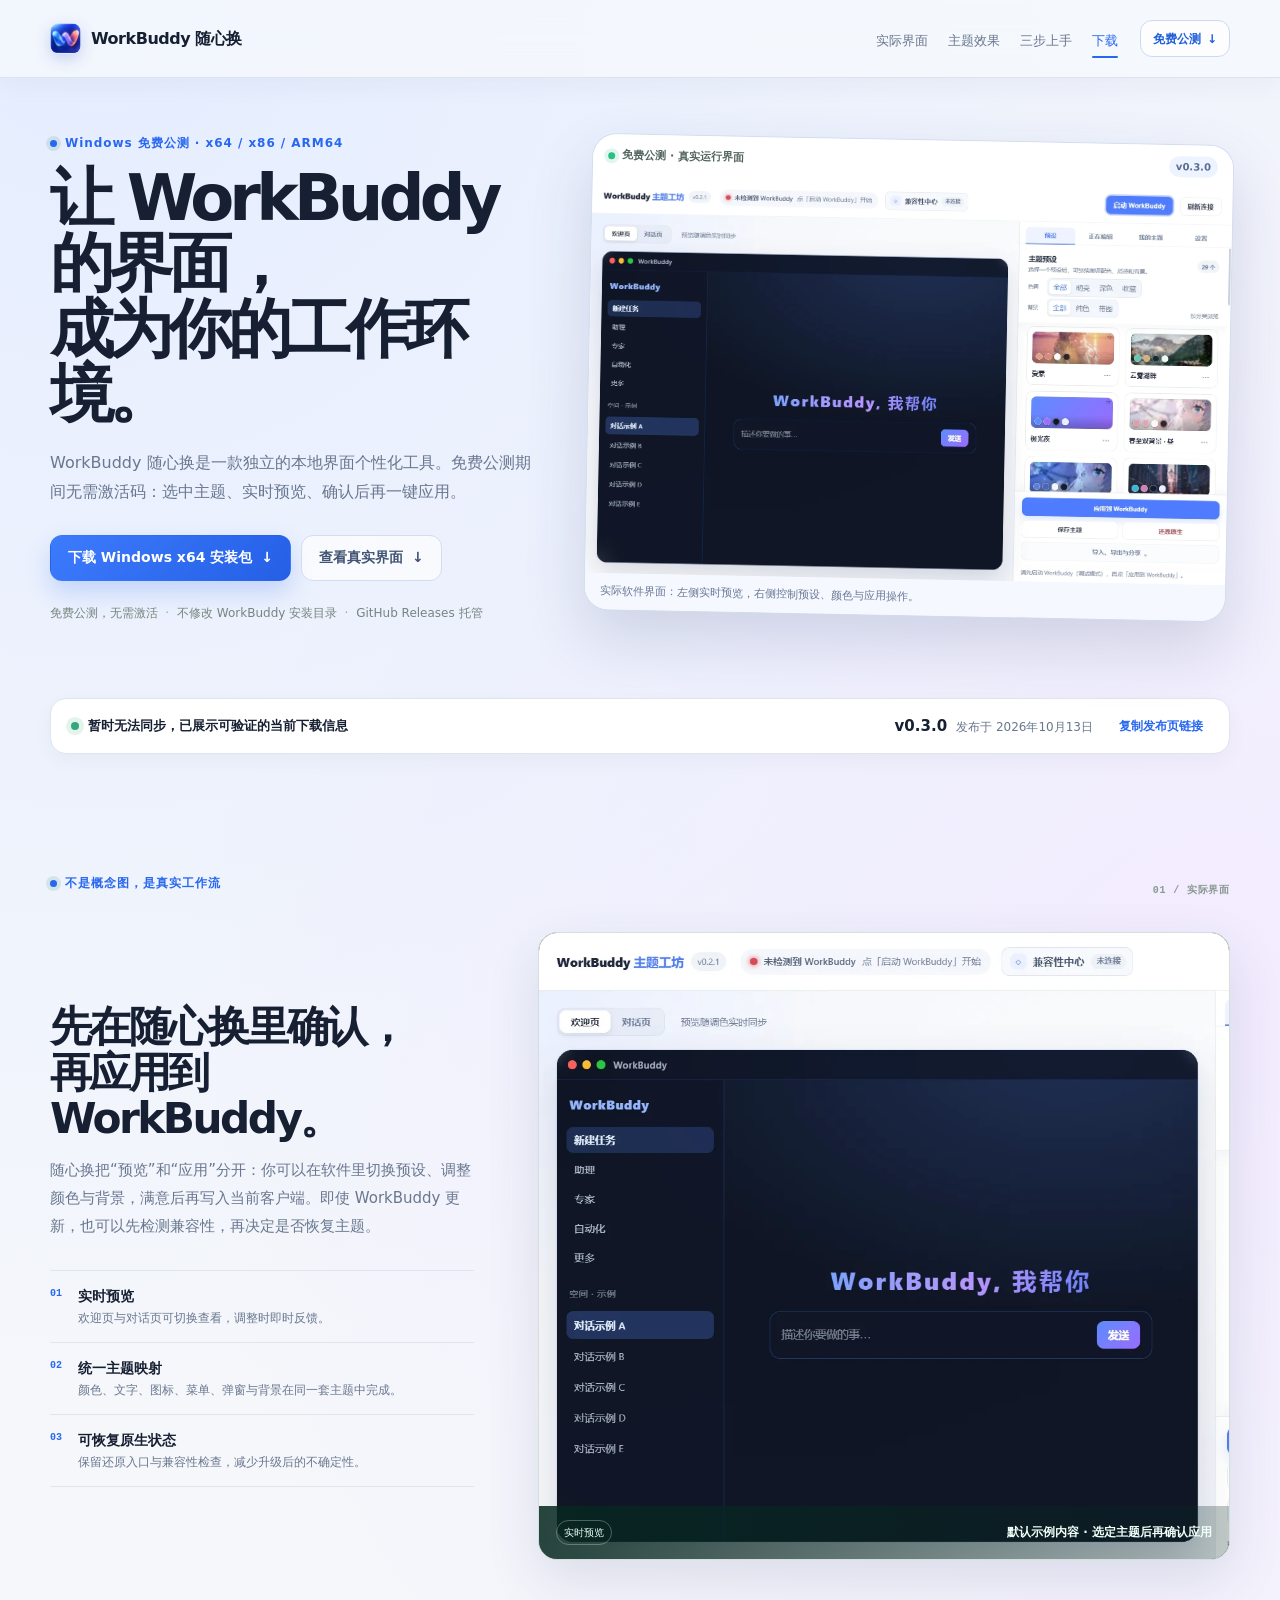
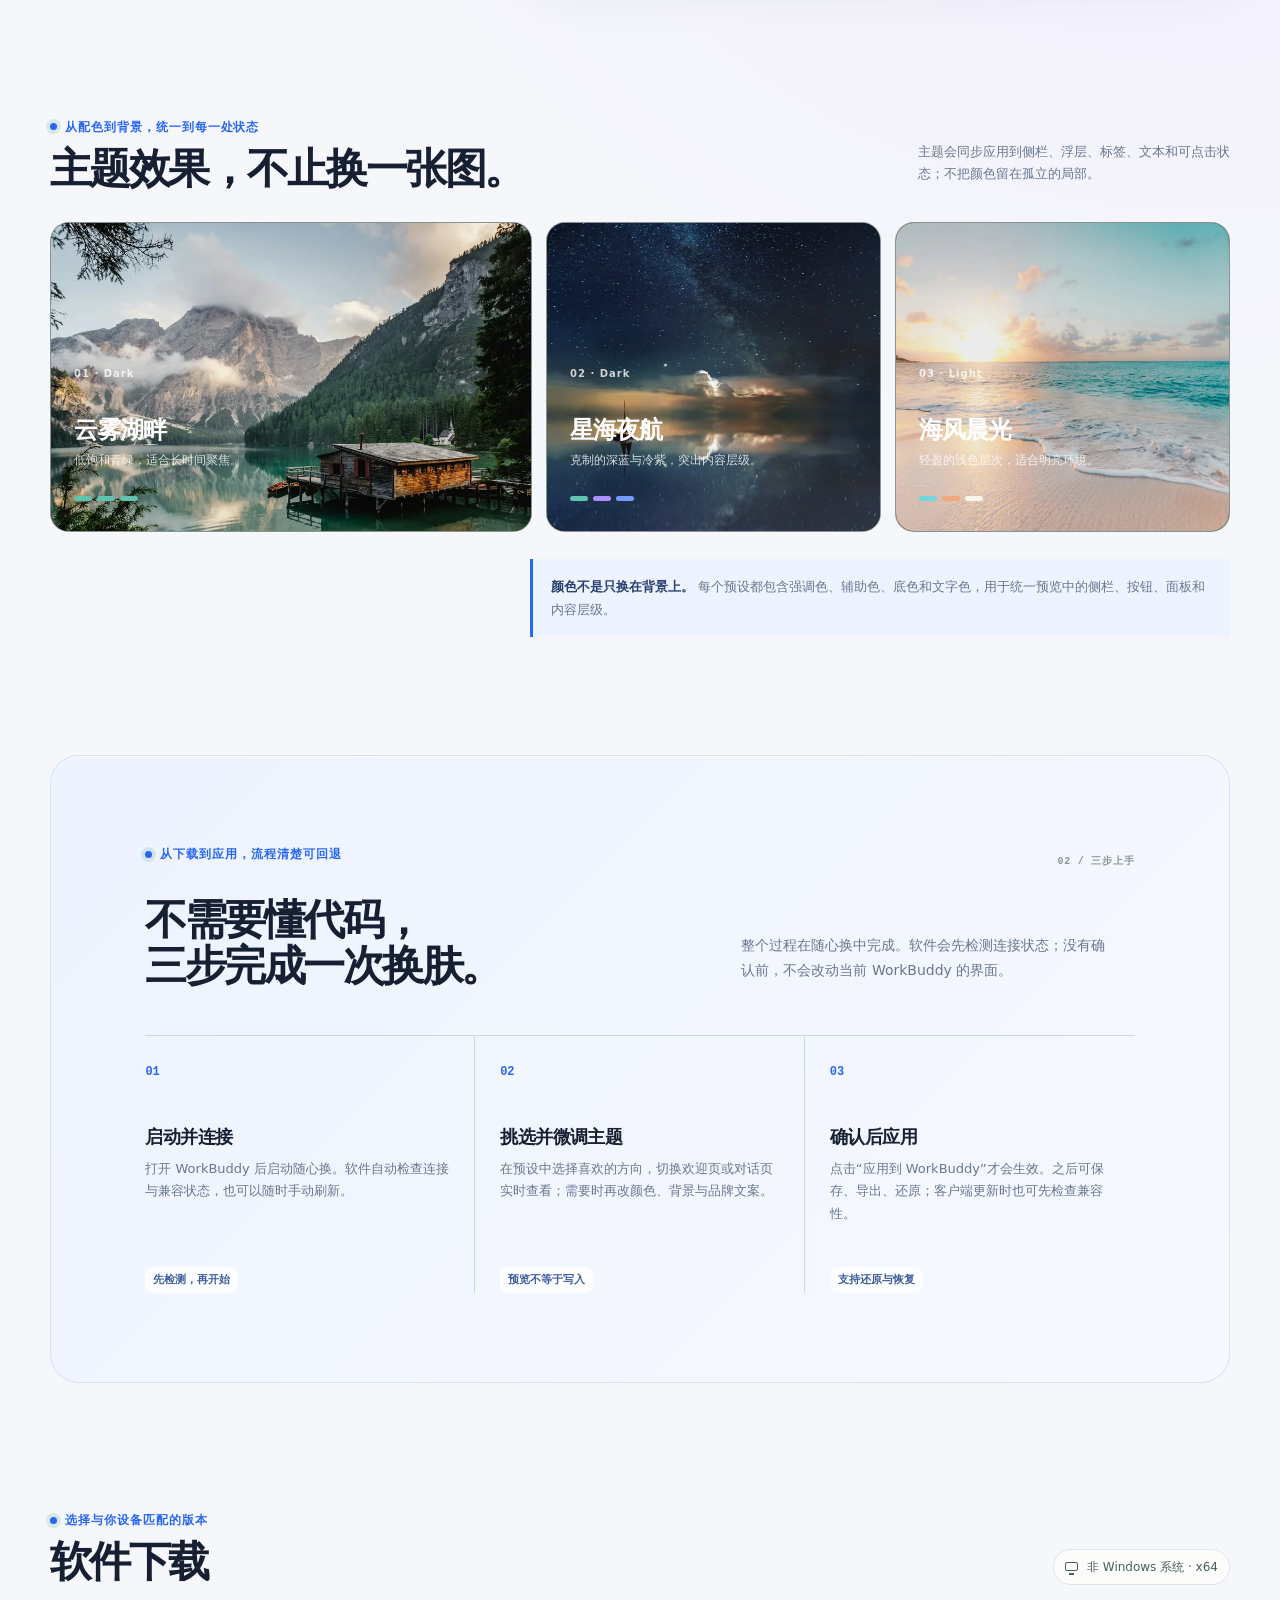
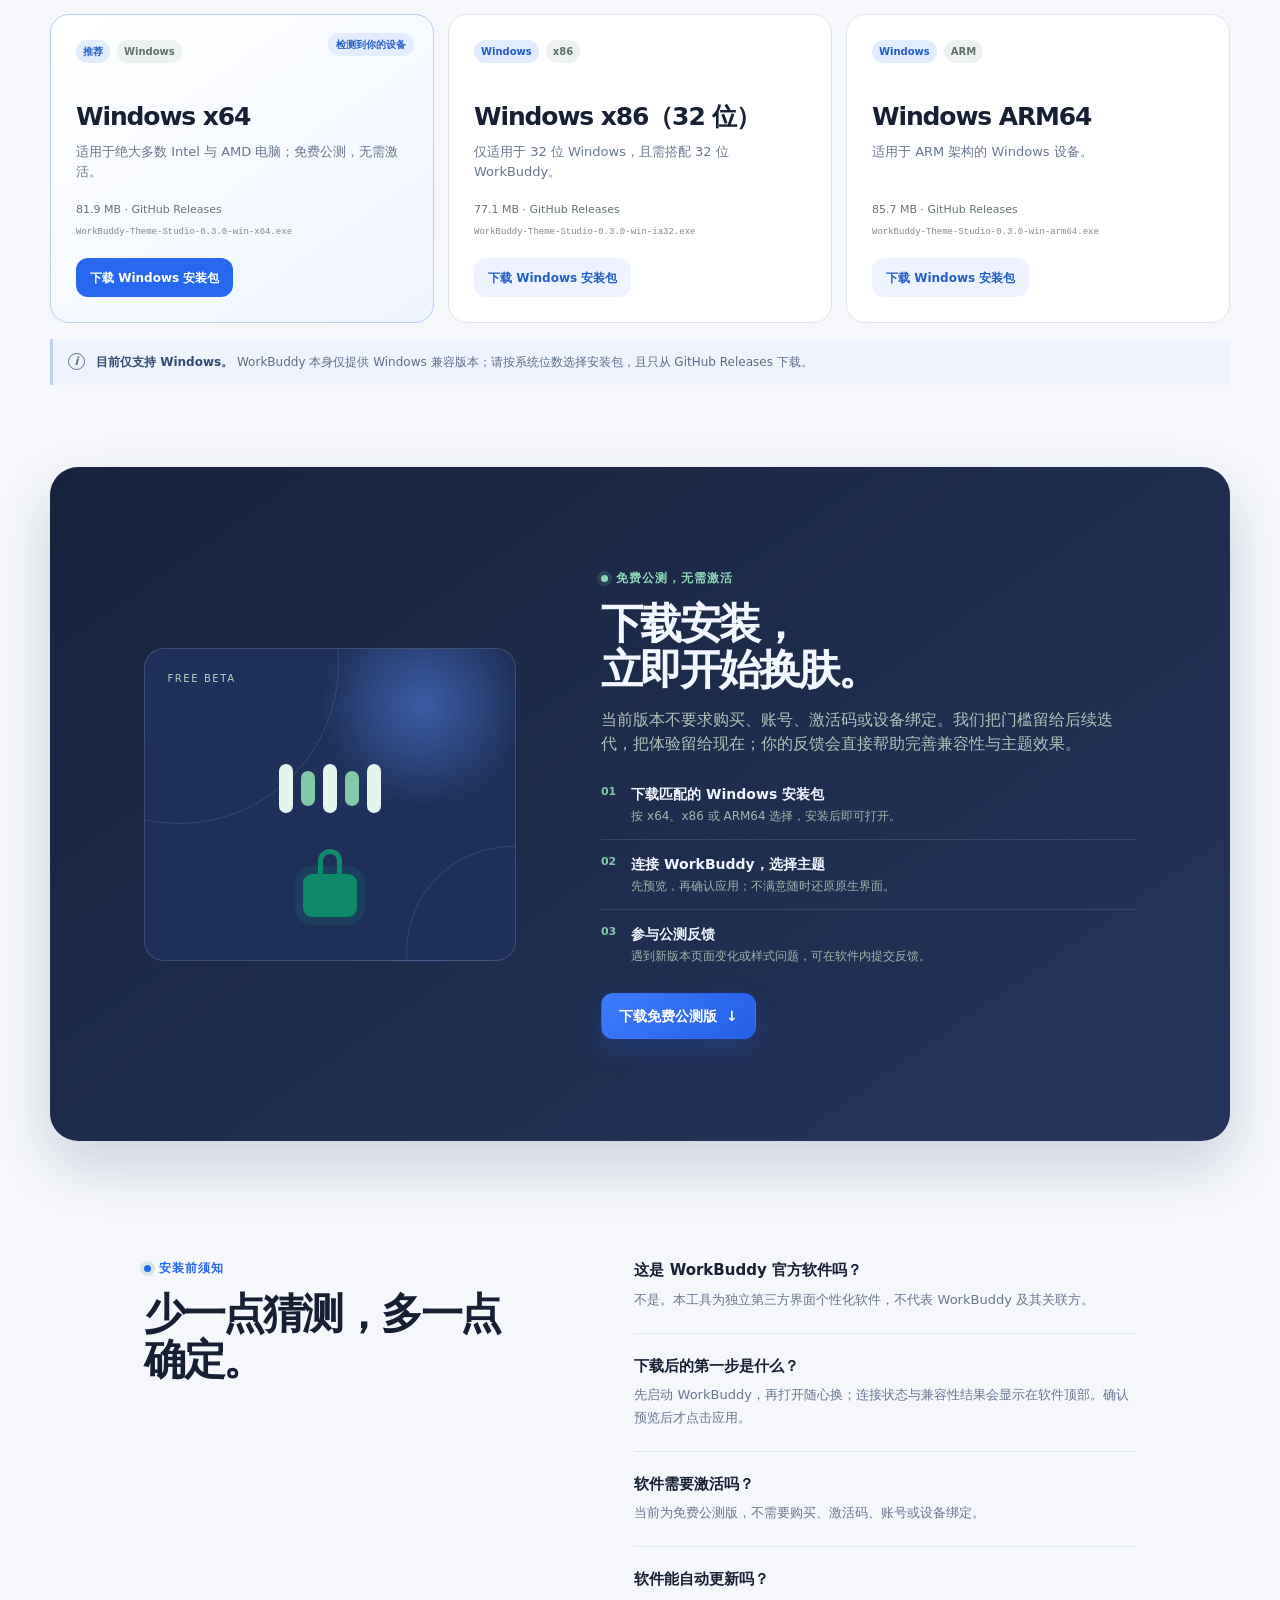
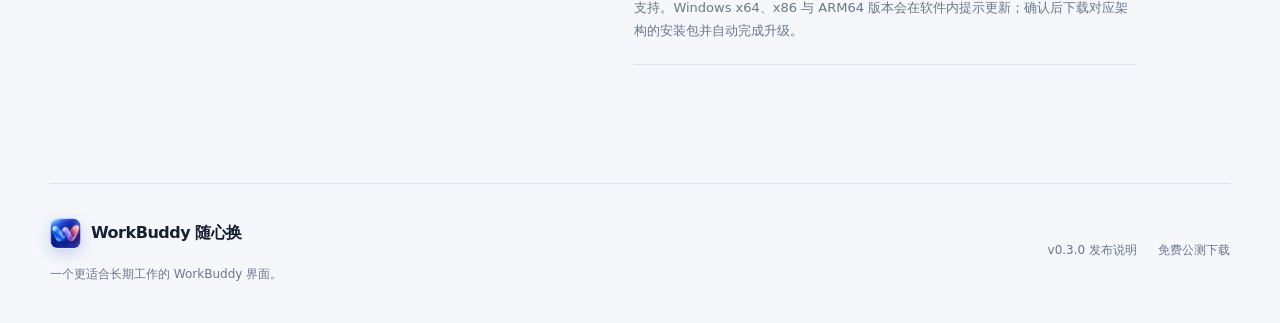
==== commit c04555e5: "feat: publish free beta experience" ====
--- a/docs/index.html
+++ b/docs/index.html
@@ -3,9 +3,9 @@
 <head>
   <meta charset="utf-8">
   <meta name="viewport" content="width=device-width, initial-scale=1">
-  <meta name="description" content="WorkBuddy 主题工坊官方下载页：查看真实界面、主题效果与安装步骤，选择与你设备匹配的正式安装包。">
+  <meta name="description" content="WorkBuddy 随心换免费公测官方下载页：查看真实界面、主题效果与安装步骤，选择与你设备匹配的 Windows 安装包。">
   <meta name="theme-color" content="#f5f7fb">
-  <title>WorkBuddy 主题工坊 · 官方下载</title>
+  <title>WorkBuddy 随心换 · 免费公测下载</title>
   <link rel="icon" href="./assets/images/workbuddy-theme-studio-icon.png" type="image/png">
   <link rel="apple-touch-icon" href="./assets/images/workbuddy-theme-studio-icon.png">
   <link rel="stylesheet" href="./assets/site.css">
@@ -13,9 +13,9 @@
 <body>
   <a class="skip-link" href="#downloads">跳到下载区域</a>
   <header class="site-header" id="siteHeader">
-    <a class="brand" href="#top" aria-label="WorkBuddy 主题工坊下载页首页">
+    <a class="brand" href="#top" aria-label="WorkBuddy 随心换下载页首页">
       <img class="brand-icon" src="./assets/images/workbuddy-theme-studio-icon.png" width="40" height="40" alt="">
-      <span>WorkBuddy <b>主题工坊</b></span>
+      <span>WorkBuddy <b>随心换</b></span>
     </a>
     <nav aria-label="站内导航">
       <a href="#showcase" data-scroll-link>实际界面</a>
@@ -23,26 +23,26 @@
       <a href="#guide" data-scroll-link>三步上手</a>
       <a href="#downloads" data-scroll-link>下载</a>
     </nav>
-    <a class="header-store" data-store-link href="https://wzyp.cn/shop/Z19S8R9C" target="_blank" rel="noreferrer">进入店铺 <span aria-hidden="true">↗</span></a>
+    <a class="header-store" href="#downloads">免费公测 <span aria-hidden="true">↓</span></a>
   </header>
 
   <main id="top">
     <section class="hero" aria-labelledby="heroTitle">
       <div class="hero-copy">
-        <p class="eyebrow"><span></span>Windows 正式发行 · x64 / x86 / ARM64</p>
+        <p class="eyebrow"><span></span>Windows 免费公测 · x64 / x86 / ARM64</p>
         <h1 id="heroTitle">让 WorkBuddy 的界面，<br>成为你的工作环境。</h1>
-        <p class="hero-lede">WorkBuddy 主题工坊是一款独立的本地界面个性化工具。无需手动改文件：选中主题、实时预览、确认后再一键应用。</p>
+        <p class="hero-lede">WorkBuddy 随心换是一款独立的本地界面个性化工具。免费公测期间无需激活码：选中主题、实时预览、确认后再一键应用。</p>
         <div class="hero-actions">
-          <a class="button button-primary" data-primary-download href="https://github.com/Tanghailong1221/workbuddy-theme-studio-releases/releases/download/v0.2.6/WorkBuddy-Theme-Studio-0.2.6-win-x64.exe" aria-label="下载 Windows x64 安装包">下载 Windows x64 安装包 <span aria-hidden="true">↓</span></a>
+          <a class="button button-primary" data-primary-download href="https://github.com/Tanghailong1221/workbuddy-theme-studio-releases/releases/download/v0.3.0/WorkBuddy-Theme-Studio-0.3.0-win-x64.exe" aria-label="下载 Windows x64 安装包">下载 Windows x64 安装包 <span aria-hidden="true">↓</span></a>
           <a class="button button-quiet" href="#showcase">查看真实界面 <span aria-hidden="true">↓</span></a>
         </div>
         <div class="trust-line" aria-label="发行信息">
-          <span>独立第三方工具</span><span>不修改 WorkBuddy 安装目录</span><span>GitHub Releases 托管</span>
+          <span>免费公测，无需激活</span><span>不修改 WorkBuddy 安装目录</span><span>GitHub Releases 托管</span>
         </div>
       </div>
       <figure class="hero-product-shot">
-        <div class="shot-topline"><span><i></i>真实运行界面</span><b id="heroVersion">v0.2.6</b></div>
-        <img src="./assets/images/screen-theme-studio-real.webp" width="1100" height="984" alt="WorkBuddy 主题工坊的实际运行界面，包含主题预览和设置面板">
+        <div class="shot-topline"><span><i></i>免费公测 · 真实运行界面</span><b id="heroVersion">v0.3.0</b></div>
+        <img src="./assets/images/screen-theme-studio-real.webp" width="1100" height="984" alt="WorkBuddy 随心换的实际运行界面，包含主题预览和设置面板">
         <figcaption>实际软件界面：左侧实时预览，右侧控制预设、颜色与应用操作。</figcaption>
       </figure>
     </section>
@@ -57,8 +57,8 @@
       <div class="section-kicker"><p class="eyebrow"><span></span>不是概念图，是真实工作流</p><span>01 / 实际界面</span></div>
       <div class="showcase-layout">
         <div class="showcase-copy">
-          <h2 id="showcaseTitle">先在工坊里确认，<br>再应用到 WorkBuddy。</h2>
-          <p>主题工坊把“预览”和“应用”分开：你可以在软件里切换预设、调整颜色与背景，满意后再写入当前客户端。即使 WorkBuddy 更新，也可以先检测兼容性，再决定是否恢复主题。</p>
+          <h2 id="showcaseTitle">先在随心换里确认，<br>再应用到 WorkBuddy。</h2>
+          <p>随心换把“预览”和“应用”分开：你可以在软件里切换预设、调整颜色与背景，满意后再写入当前客户端。即使 WorkBuddy 更新，也可以先检测兼容性，再决定是否恢复主题。</p>
           <ul class="proof-list">
             <li><span>01</span><div><b>实时预览</b><small>欢迎页与对话页可切换查看，调整时即时反馈。</small></div></li>
             <li><span>02</span><div><b>统一主题映射</b><small>颜色、文字、图标、菜单、弹窗与背景在同一套主题中完成。</small></div></li>
@@ -66,7 +66,7 @@
           </ul>
         </div>
         <figure class="application-shot application-shot-wide">
-          <img src="./assets/images/screen-theme-studio-preview.webp" width="1080" height="984" loading="lazy" alt="主题工坊的实时预览画面，画面中的对话为默认示例内容">
+          <img src="./assets/images/screen-theme-studio-preview.webp" width="1080" height="984" loading="lazy" alt="随心换的实时预览画面，画面中的对话为默认示例内容">
           <figcaption><span>实时预览</span><b>默认示例内容 · 选定主题后再确认应用</b></figcaption>
         </figure>
       </div>
@@ -96,9 +96,9 @@
 
     <section class="guide-section" id="guide" aria-labelledby="guideTitle">
       <div class="section-kicker"><p class="eyebrow"><span></span>从下载到应用，流程清楚可回退</p><span>02 / 三步上手</span></div>
-      <div class="guide-head"><h2 id="guideTitle">不需要懂代码，<br>三步完成一次换肤。</h2><p>整个过程在主题工坊中完成。软件会先检测连接状态；没有确认前，不会改动当前 WorkBuddy 的界面。</p></div>
+      <div class="guide-head"><h2 id="guideTitle">不需要懂代码，<br>三步完成一次换肤。</h2><p>整个过程在随心换中完成。软件会先检测连接状态；没有确认前，不会改动当前 WorkBuddy 的界面。</p></div>
       <ol class="guide-steps">
-        <li><span class="step-number">01</span><div><h3>启动并连接</h3><p>打开 WorkBuddy 后启动主题工坊。软件自动检查连接与兼容状态，也可以随时手动刷新。</p><span class="step-note">先检测，再开始</span></div></li>
+        <li><span class="step-number">01</span><div><h3>启动并连接</h3><p>打开 WorkBuddy 后启动随心换。软件自动检查连接与兼容状态，也可以随时手动刷新。</p><span class="step-note">先检测，再开始</span></div></li>
         <li><span class="step-number">02</span><div><h3>挑选并微调主题</h3><p>在预设中选择喜欢的方向，切换欢迎页或对话页实时查看；需要时再改颜色、背景与品牌文案。</p><span class="step-note">预览不等于写入</span></div></li>
         <li><span class="step-number">03</span><div><h3>确认后应用</h3><p>点击“应用到 WorkBuddy”才会生效。之后可保存、导出、还原；客户端更新时也可先检查兼容性。</p><span class="step-note">支持还原与恢复</span></div></li>
       </ol>
@@ -110,22 +110,22 @@
         <div class="device-pill"><span class="device-icon" aria-hidden="true"></span><span id="detectedPlatform">正在识别你的系统</span></div>
       </div>
       <div class="download-layout">
-        <article class="download-card primary-download" data-download="win-x64"><div class="card-kicker"><span>推荐</span><span>Windows</span></div><h3>Windows x64</h3><p>适用于绝大多数 Intel 与 AMD 电脑。</p><div class="download-details"><span data-size>正在同步安装包</span><code data-version>—</code></div><a class="download-link" href="https://github.com/Tanghailong1221/workbuddy-theme-studio-releases/releases/download/v0.2.6/WorkBuddy-Theme-Studio-0.2.6-win-x64.exe">下载 Windows 安装包 <span aria-hidden="true">↓</span></a></article>
-        <article class="download-card" data-download="win-ia32"><div class="card-kicker"><span>Windows</span><span>x86</span></div><h3>Windows x86（32 位）</h3><p>仅适用于 32 位 Windows，且需搭配 32 位 WorkBuddy。</p><div class="download-details"><span data-size>正在同步安装包</span><code data-version>—</code></div><a class="download-link" href="https://github.com/Tanghailong1221/workbuddy-theme-studio-releases/releases/download/v0.2.6/WorkBuddy-Theme-Studio-0.2.6-win-ia32.exe">下载 Windows x86 安装包 <span aria-hidden="true">↓</span></a></article>
-        <article class="download-card" data-download="win-arm64"><div class="card-kicker"><span>Windows</span><span>ARM</span></div><h3>Windows ARM64</h3><p>适用于 ARM 架构的 Windows 设备。</p><div class="download-details"><span data-size>正在同步安装包</span><code data-version>—</code></div><a class="download-link" href="https://github.com/Tanghailong1221/workbuddy-theme-studio-releases/releases/download/v0.2.6/WorkBuddy-Theme-Studio-0.2.6-win-arm64.exe">下载 Windows ARM64 安装包 <span aria-hidden="true">↓</span></a></article>
+        <article class="download-card primary-download" data-download="win-x64"><div class="card-kicker"><span>推荐</span><span>Windows</span></div><h3>Windows x64</h3><p>适用于绝大多数 Intel 与 AMD 电脑；免费公测，无需激活。</p><div class="download-details"><span data-size>正在同步安装包</span><code data-version>—</code></div><a class="download-link" href="https://github.com/Tanghailong1221/workbuddy-theme-studio-releases/releases/download/v0.3.0/WorkBuddy-Theme-Studio-0.3.0-win-x64.exe">下载 Windows 安装包 <span aria-hidden="true">↓</span></a></article>
+        <article class="download-card" data-download="win-ia32"><div class="card-kicker"><span>Windows</span><span>x86</span></div><h3>Windows x86（32 位）</h3><p>仅适用于 32 位 Windows，且需搭配 32 位 WorkBuddy。</p><div class="download-details"><span data-size>正在同步安装包</span><code data-version>—</code></div><a class="download-link" href="https://github.com/Tanghailong1221/workbuddy-theme-studio-releases/releases/download/v0.3.0/WorkBuddy-Theme-Studio-0.3.0-win-ia32.exe">下载 Windows x86 安装包 <span aria-hidden="true">↓</span></a></article>
+        <article class="download-card" data-download="win-arm64"><div class="card-kicker"><span>Windows</span><span>ARM</span></div><h3>Windows ARM64</h3><p>适用于 ARM 架构的 Windows 设备。</p><div class="download-details"><span data-size>正在同步安装包</span><code data-version>—</code></div><a class="download-link" href="https://github.com/Tanghailong1221/workbuddy-theme-studio-releases/releases/download/v0.3.0/WorkBuddy-Theme-Studio-0.3.0-win-arm64.exe">下载 Windows ARM64 安装包 <span aria-hidden="true">↓</span></a></article>
       </div>
       <aside class="availability-note"><span aria-hidden="true">i</span><p><b>目前仅支持 Windows。</b> WorkBuddy 本身仅提供 Windows 兼容版本；请按系统位数选择安装包，且只从 GitHub Releases 下载。</p></aside>
     </section>
 
-    <section class="activation-section" id="activate" aria-labelledby="activationTitle">
-      <div class="activation-visual"><span class="small-label">LICENSE</span><div class="activation-code"><i></i><i></i><i></i><i></i><i></i></div><div class="activation-lock"><span></span></div></div>
-      <div class="activation-copy"><p class="eyebrow"><span></span>购买、激活与换机</p><h2 id="activationTitle">下载和授权，彼此独立。</h2><p>安装包可公开下载；主题应用功能需要激活。这样既能让你先确认软件能运行，也能让授权和设备管理保持清晰。</p><ol class="steps"><li><span>01</span><div><b>在店铺完成购买</b><small id="activationNotice">店铺商品正在配置中。</small></div></li><li><span>02</span><div><b>在软件设置中输入激活码</b><small>勾选协议后即可激活，软件只传输匿名设备摘要。</small></div></li><li><span>03</span><div><b>换机前先解绑旧设备</b><small>释放席位后，在新设备输入相同激活码即可继续使用。</small></div></li></ol><a class="button button-primary" data-store-link href="https://wzyp.cn/shop/Z19S8R9C" target="_blank" rel="noreferrer">进入店铺 <span aria-hidden="true">↗</span></a></div>
+    <section class="activation-section" id="beta" aria-labelledby="activationTitle">
+      <div class="activation-visual"><span class="small-label">FREE BETA</span><div class="activation-code"><i></i><i></i><i></i><i></i><i></i></div><div class="activation-lock"><span></span></div></div>
+      <div class="activation-copy"><p class="eyebrow"><span></span>免费公测，无需激活</p><h2 id="activationTitle">下载安装，<br>立即开始换肤。</h2><p>当前版本不要求购买、账号、激活码或设备绑定。我们把门槛留给后续迭代，把体验留给现在；你的反馈会直接帮助完善兼容性与主题效果。</p><ol class="steps"><li><span>01</span><div><b>下载匹配的 Windows 安装包</b><small>按 x64、x86 或 ARM64 选择，安装后即可打开。</small></div></li><li><span>02</span><div><b>连接 WorkBuddy，选择主题</b><small>先预览，再确认应用；不满意随时还原原生界面。</small></div></li><li><span>03</span><div><b>参与公测反馈</b><small>遇到新版本页面变化或样式问题，可在软件内提交反馈。</small></div></li></ol><a class="button button-primary" href="#downloads">下载免费公测版 <span aria-hidden="true">↓</span></a></div>
     </section>
 
-    <section class="faq" aria-labelledby="faqTitle"><div><p class="eyebrow"><span></span>安装前须知</p><h2 id="faqTitle">少一点猜测，多一点确定。</h2></div><dl><div><dt>这是 WorkBuddy 官方软件吗？</dt><dd>不是。本工具为独立第三方界面个性化软件，不代表 WorkBuddy 及其关联方。</dd></div><div><dt>下载后的第一步是什么？</dt><dd>先启动 WorkBuddy，再打开主题工坊；连接状态与兼容性结果会显示在软件顶部。确认预览后才点击应用。</dd></div><div><dt>软件能自动更新吗？</dt><dd>支持。Windows x64、x86 与 ARM64 版本会在软件内提示更新；确认后下载对应架构的安装包并自动完成升级。</dd></div></dl></section>
+    <section class="faq" aria-labelledby="faqTitle"><div><p class="eyebrow"><span></span>安装前须知</p><h2 id="faqTitle">少一点猜测，多一点确定。</h2></div><dl><div><dt>这是 WorkBuddy 官方软件吗？</dt><dd>不是。本工具为独立第三方界面个性化软件，不代表 WorkBuddy 及其关联方。</dd></div><div><dt>下载后的第一步是什么？</dt><dd>先启动 WorkBuddy，再打开随心换；连接状态与兼容性结果会显示在软件顶部。确认预览后才点击应用。</dd></div><div><dt>软件需要激活吗？</dt><dd>当前为免费公测版，不需要购买、激活码、账号或设备绑定。</dd></div><div><dt>软件能自动更新吗？</dt><dd>支持。Windows x64、x86 与 ARM64 版本会在软件内提示更新；确认后下载对应架构的安装包并自动完成升级。</dd></div></dl></section>
   </main>
 
-  <footer><div><a class="brand" href="#top"><img class="brand-icon" src="./assets/images/workbuddy-theme-studio-icon.png" width="40" height="40" alt=""><span>WorkBuddy <b>主题工坊</b></span></a><p>一个更适合长期工作的 WorkBuddy 界面。</p></div><div><a id="footerRelease" href="https://github.com/Tanghailong1221/workbuddy-theme-studio-releases/releases/latest" target="_blank" rel="noreferrer">全部发布版本</a><a data-store-link href="https://wzyp.cn/shop/Z19S8R9C" target="_blank" rel="noreferrer">店铺与授权</a></div></footer>
+  <footer><div><a class="brand" href="#top"><img class="brand-icon" src="./assets/images/workbuddy-theme-studio-icon.png" width="40" height="40" alt=""><span>WorkBuddy <b>随心换</b></span></a><p>一个更适合长期工作的 WorkBuddy 界面。</p></div><div><a id="footerRelease" href="https://github.com/Tanghailong1221/workbuddy-theme-studio-releases/releases/latest" target="_blank" rel="noreferrer">全部发布版本</a><a href="#downloads">免费公测下载</a></div></footer>
   <script src="./assets/site-config.js"></script><script src="./assets/site.js"></script>
 </body>
 </html>
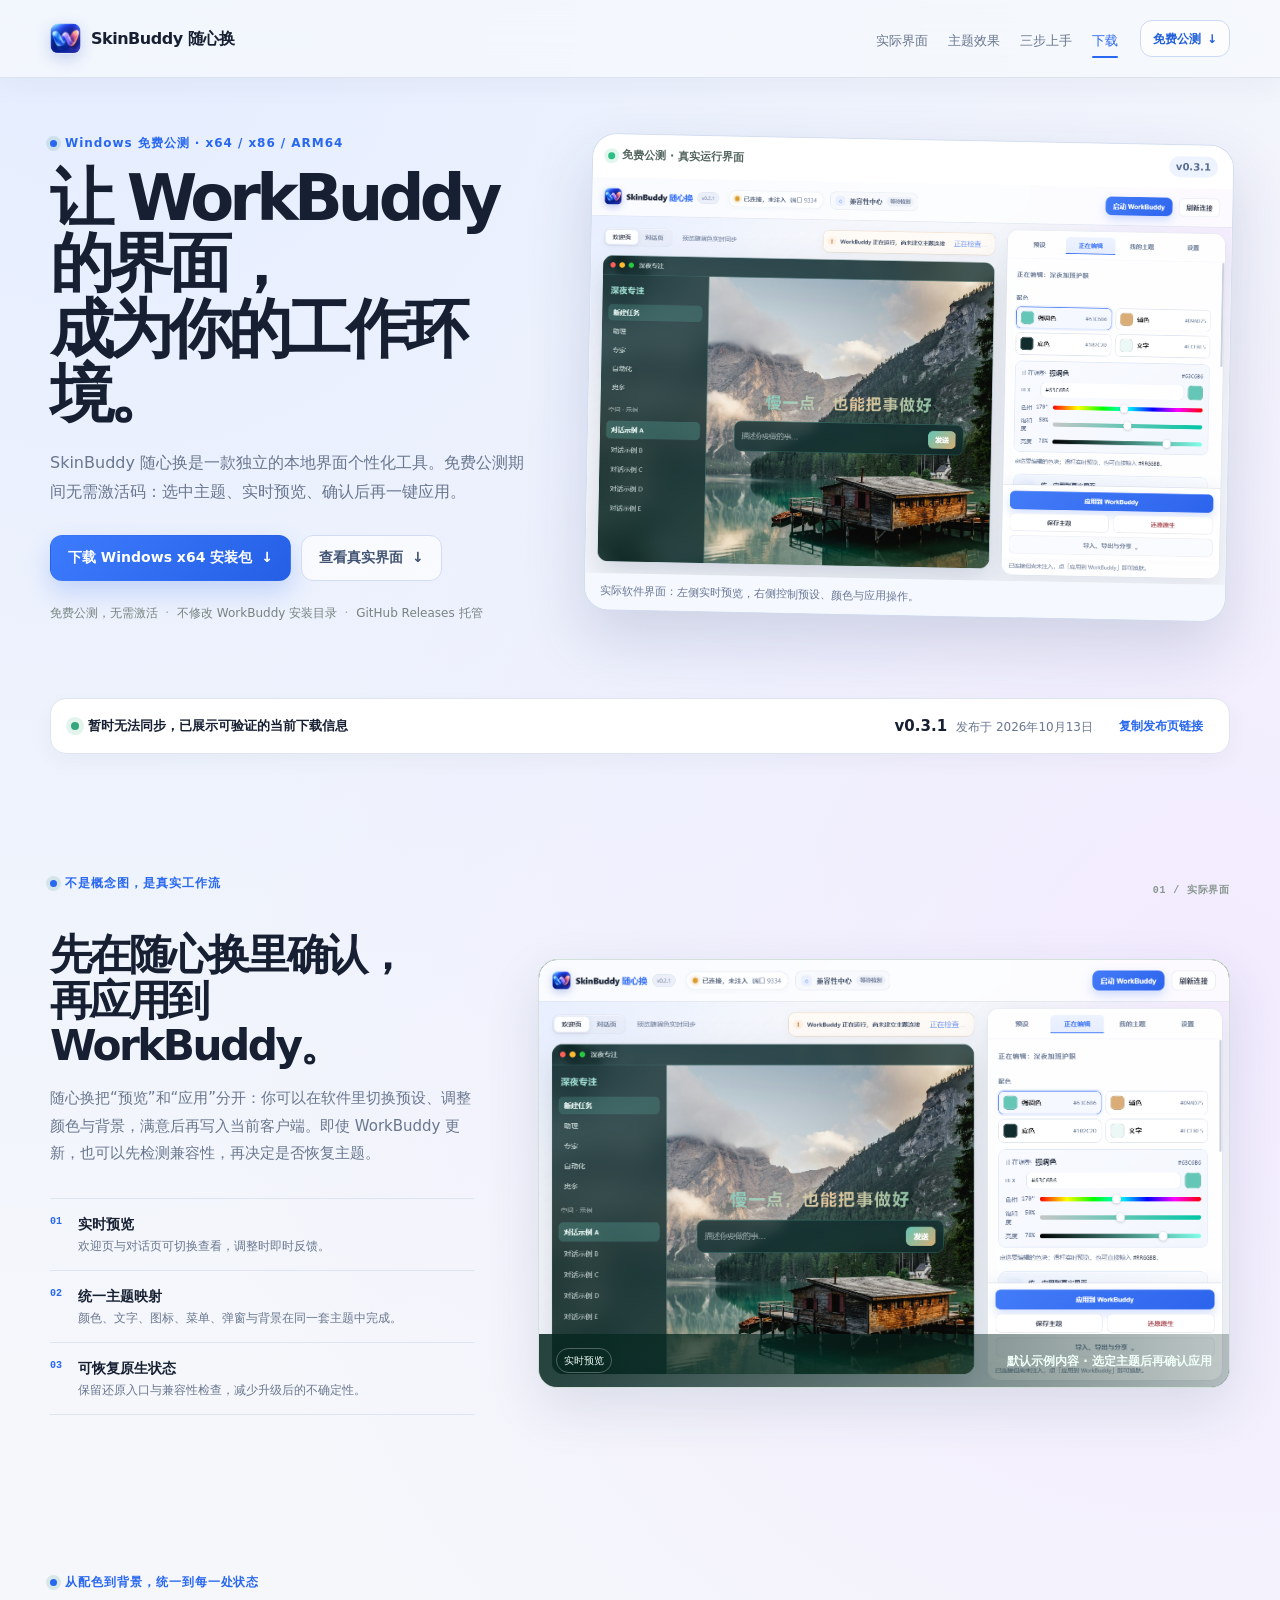
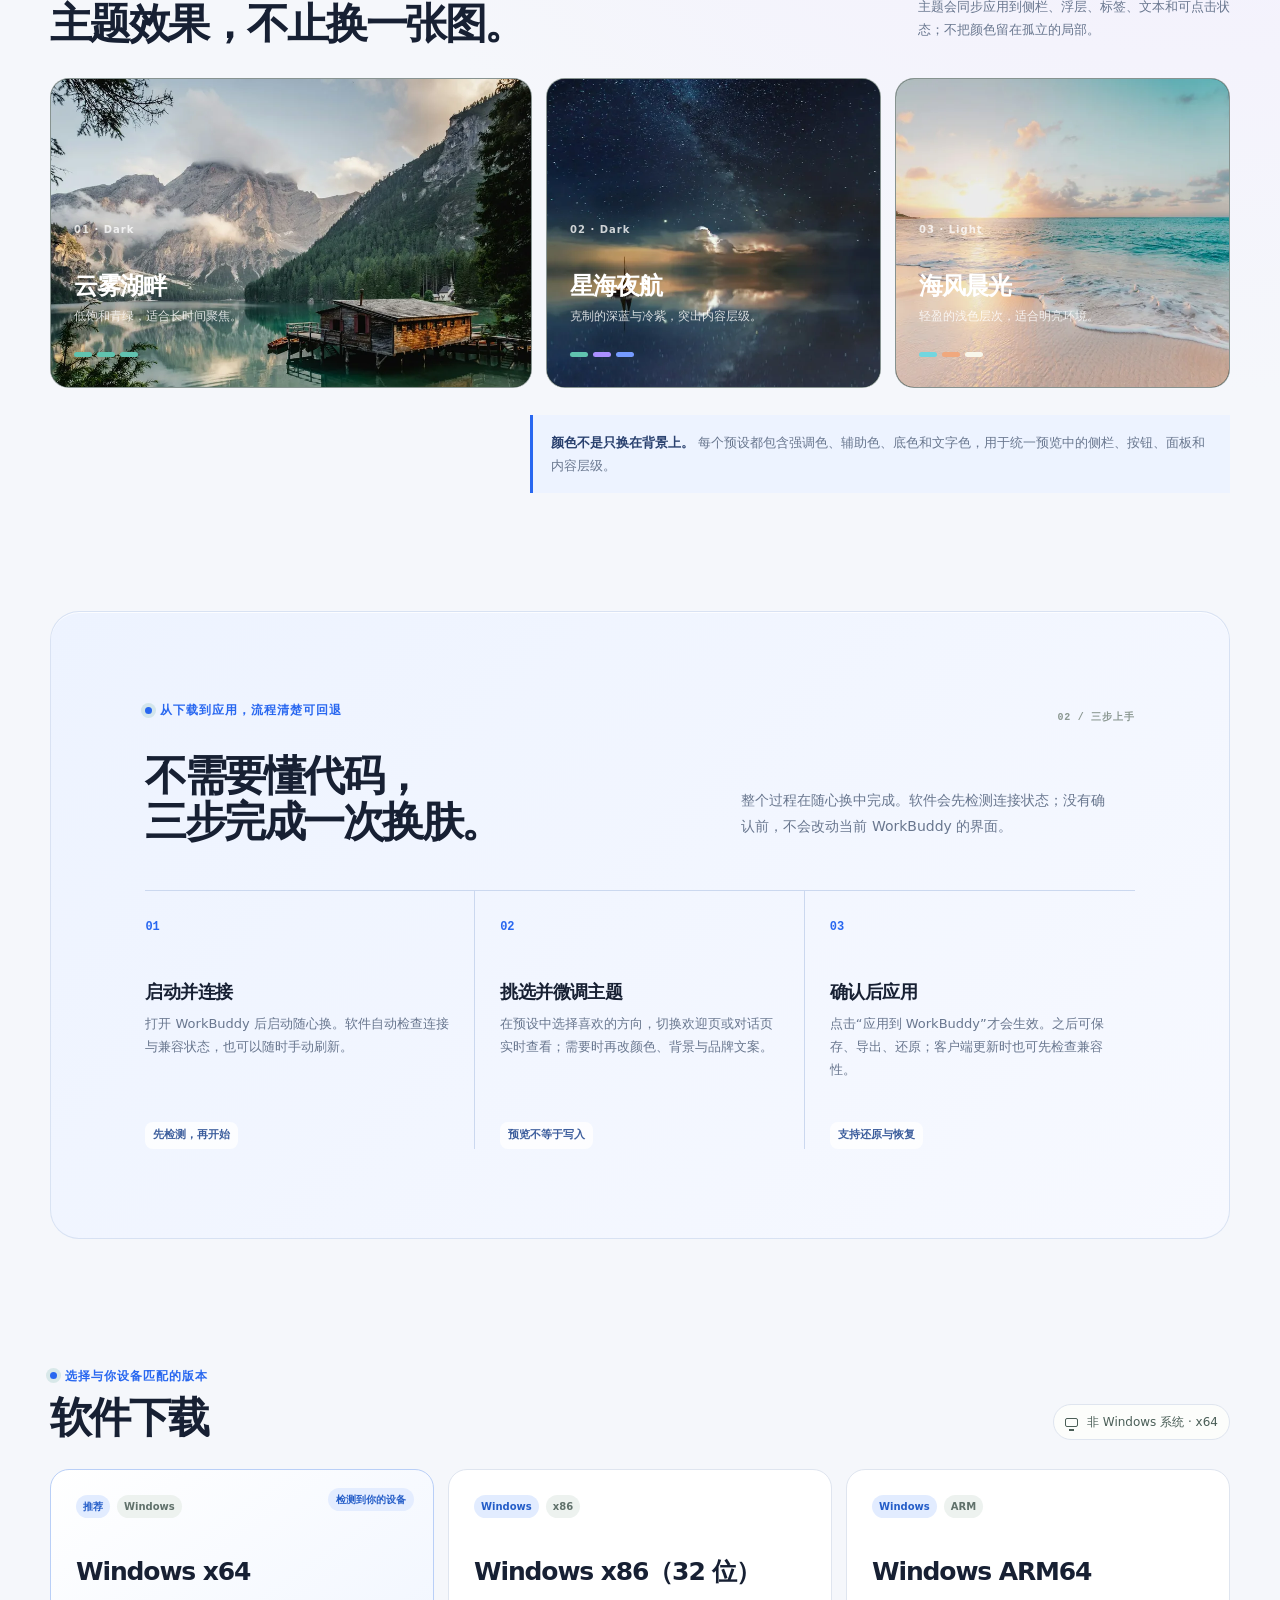
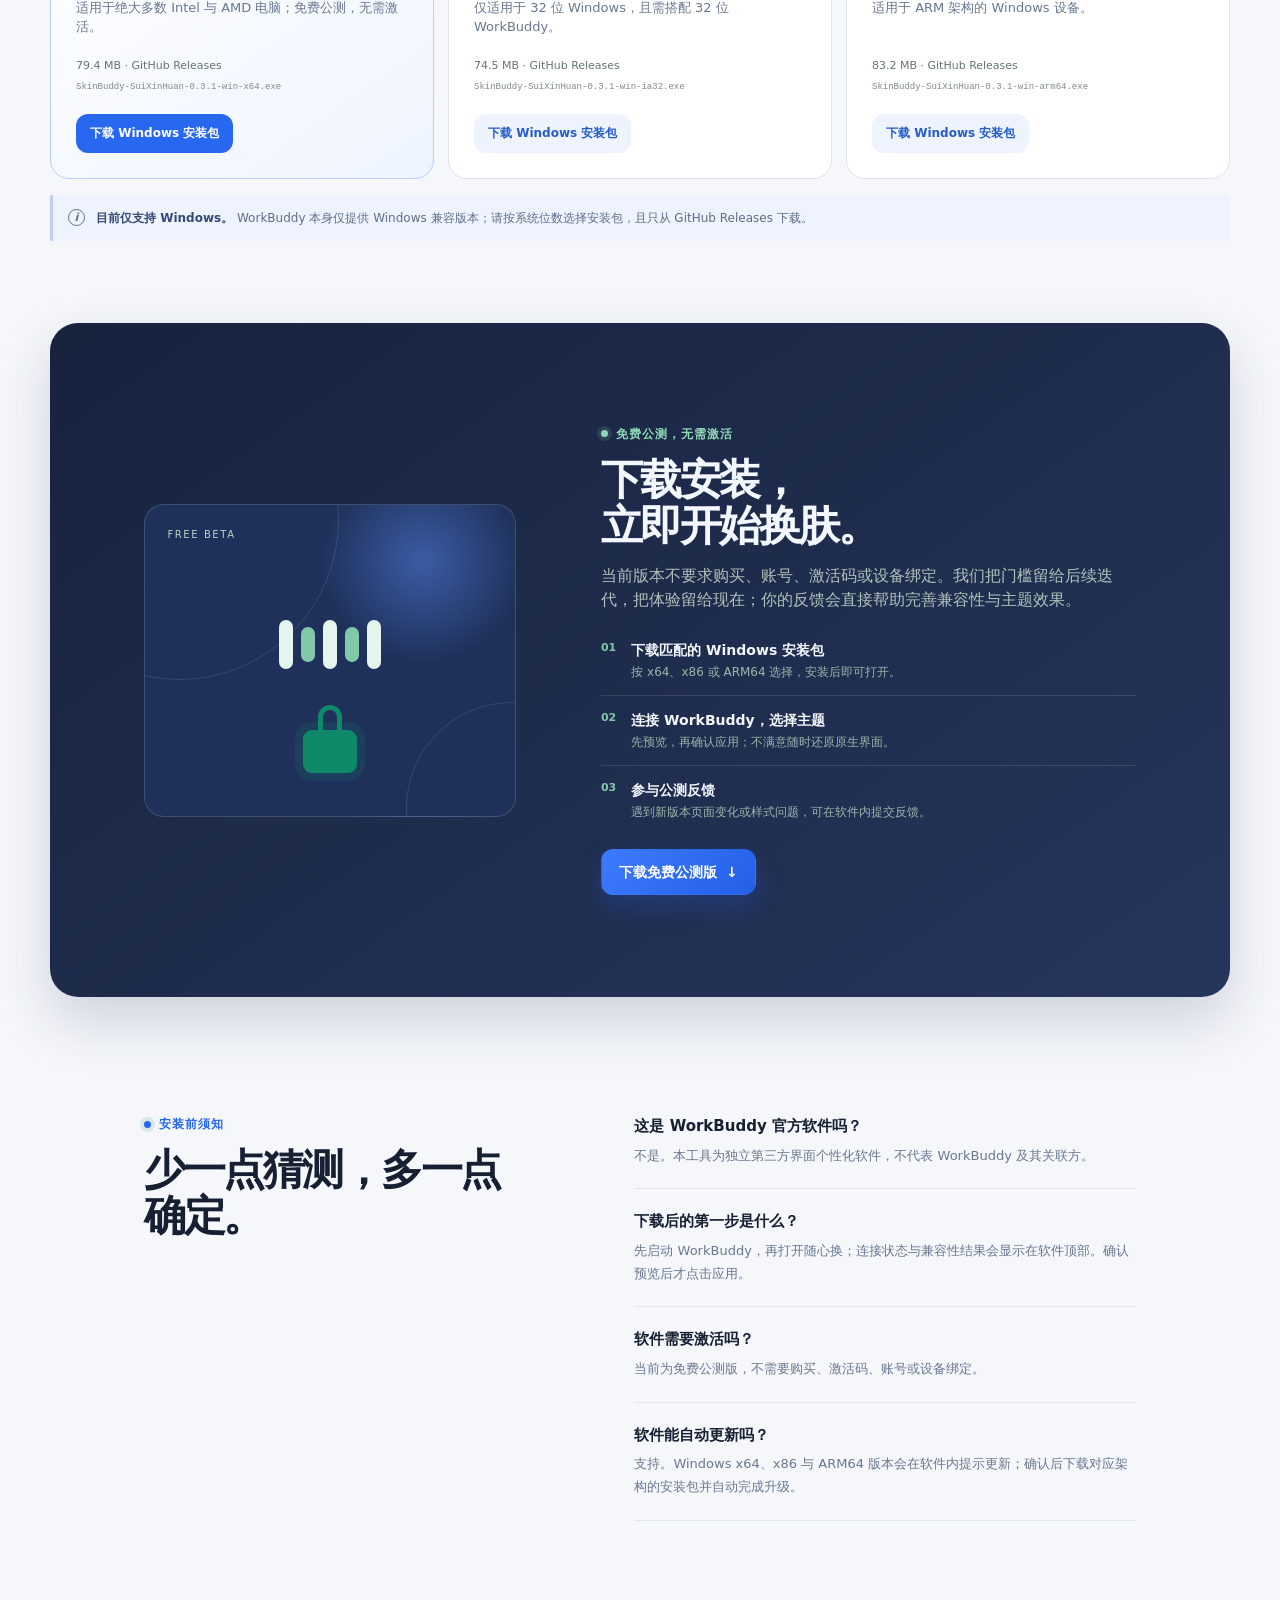
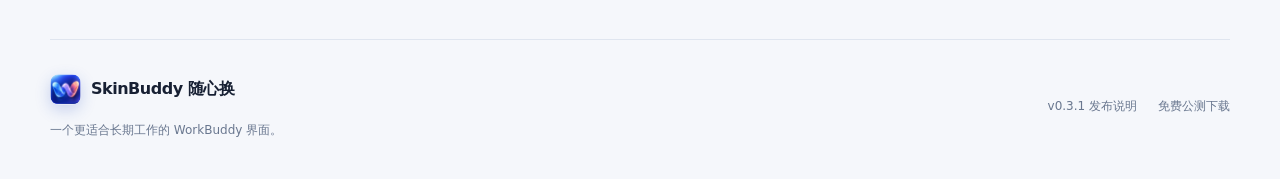
==== commit d749f639: "brand: publish SkinBuddy v0.3.1 download page" ====
--- a/docs/index.html
+++ b/docs/index.html
@@ -3,19 +3,19 @@
 <head>
   <meta charset="utf-8">
   <meta name="viewport" content="width=device-width, initial-scale=1">
-  <meta name="description" content="WorkBuddy 随心换免费公测官方下载页：查看真实界面、主题效果与安装步骤，选择与你设备匹配的 Windows 安装包。">
+  <meta name="description" content="SkinBuddy 随心换免费公测官方下载页：查看真实界面、主题效果与安装步骤，选择与你设备匹配的 Windows 安装包。">
   <meta name="theme-color" content="#f5f7fb">
-  <title>WorkBuddy 随心换 · 免费公测下载</title>
-  <link rel="icon" href="./assets/images/workbuddy-theme-studio-icon.png" type="image/png">
-  <link rel="apple-touch-icon" href="./assets/images/workbuddy-theme-studio-icon.png">
+  <title>SkinBuddy 随心换 · 免费公测下载</title>
+  <link rel="icon" href="./assets/images/skinbuddy-sui-xin-huan-icon.png" type="image/png">
+  <link rel="apple-touch-icon" href="./assets/images/skinbuddy-sui-xin-huan-icon.png">
   <link rel="stylesheet" href="./assets/site.css">
 </head>
 <body>
   <a class="skip-link" href="#downloads">跳到下载区域</a>
   <header class="site-header" id="siteHeader">
-    <a class="brand" href="#top" aria-label="WorkBuddy 随心换下载页首页">
-      <img class="brand-icon" src="./assets/images/workbuddy-theme-studio-icon.png" width="40" height="40" alt="">
-      <span>WorkBuddy <b>随心换</b></span>
+    <a class="brand" href="#top" aria-label="SkinBuddy 随心换下载页首页">
+      <img class="brand-icon" src="./assets/images/skinbuddy-sui-xin-huan-icon.png" width="40" height="40" alt="">
+      <span>SkinBuddy <b>随心换</b></span>
     </a>
     <nav aria-label="站内导航">
       <a href="#showcase" data-scroll-link>实际界面</a>
@@ -31,9 +31,9 @@
       <div class="hero-copy">
         <p class="eyebrow"><span></span>Windows 免费公测 · x64 / x86 / ARM64</p>
         <h1 id="heroTitle">让 WorkBuddy 的界面，<br>成为你的工作环境。</h1>
-        <p class="hero-lede">WorkBuddy 随心换是一款独立的本地界面个性化工具。免费公测期间无需激活码：选中主题、实时预览、确认后再一键应用。</p>
+        <p class="hero-lede">SkinBuddy 随心换是一款独立的本地界面个性化工具。免费公测期间无需激活码：选中主题、实时预览、确认后再一键应用。</p>
         <div class="hero-actions">
-          <a class="button button-primary" data-primary-download href="https://github.com/Tanghailong1221/workbuddy-theme-studio-releases/releases/download/v0.3.0/WorkBuddy-Theme-Studio-0.3.0-win-x64.exe" aria-label="下载 Windows x64 安装包">下载 Windows x64 安装包 <span aria-hidden="true">↓</span></a>
+          <a class="button button-primary" data-primary-download href="https://github.com/Tanghailong1221/workbuddy-theme-studio-releases/releases/download/v0.3.1/SkinBuddy-SuiXinHuan-0.3.1-win-x64.exe" aria-label="下载 Windows x64 安装包">下载 Windows x64 安装包 <span aria-hidden="true">↓</span></a>
           <a class="button button-quiet" href="#showcase">查看真实界面 <span aria-hidden="true">↓</span></a>
         </div>
         <div class="trust-line" aria-label="发行信息">
@@ -41,8 +41,8 @@
         </div>
       </div>
       <figure class="hero-product-shot">
-        <div class="shot-topline"><span><i></i>免费公测 · 真实运行界面</span><b id="heroVersion">v0.3.0</b></div>
-        <img src="./assets/images/screen-theme-studio-real.webp" width="1100" height="984" alt="WorkBuddy 随心换的实际运行界面，包含主题预览和设置面板">
+        <div class="shot-topline"><span><i></i>免费公测 · 真实运行界面</span><b id="heroVersion">v0.3.1</b></div>
+        <img src="./assets/images/screen-skinbuddy-real.png" width="1583" height="979" alt="SkinBuddy 随心换的实际运行界面，包含主题预览和设置面板">
         <figcaption>实际软件界面：左侧实时预览，右侧控制预设、颜色与应用操作。</figcaption>
       </figure>
     </section>
@@ -66,7 +66,7 @@
           </ul>
         </div>
         <figure class="application-shot application-shot-wide">
-          <img src="./assets/images/screen-theme-studio-preview.webp" width="1080" height="984" loading="lazy" alt="随心换的实时预览画面，画面中的对话为默认示例内容">
+          <img src="./assets/images/screen-skinbuddy-real.png" width="1583" height="979" loading="lazy" alt="SkinBuddy 随心换的实时预览画面">
           <figcaption><span>实时预览</span><b>默认示例内容 · 选定主题后再确认应用</b></figcaption>
         </figure>
       </div>
@@ -110,9 +110,9 @@
         <div class="device-pill"><span class="device-icon" aria-hidden="true"></span><span id="detectedPlatform">正在识别你的系统</span></div>
       </div>
       <div class="download-layout">
-        <article class="download-card primary-download" data-download="win-x64"><div class="card-kicker"><span>推荐</span><span>Windows</span></div><h3>Windows x64</h3><p>适用于绝大多数 Intel 与 AMD 电脑；免费公测，无需激活。</p><div class="download-details"><span data-size>正在同步安装包</span><code data-version>—</code></div><a class="download-link" href="https://github.com/Tanghailong1221/workbuddy-theme-studio-releases/releases/download/v0.3.0/WorkBuddy-Theme-Studio-0.3.0-win-x64.exe">下载 Windows 安装包 <span aria-hidden="true">↓</span></a></article>
-        <article class="download-card" data-download="win-ia32"><div class="card-kicker"><span>Windows</span><span>x86</span></div><h3>Windows x86（32 位）</h3><p>仅适用于 32 位 Windows，且需搭配 32 位 WorkBuddy。</p><div class="download-details"><span data-size>正在同步安装包</span><code data-version>—</code></div><a class="download-link" href="https://github.com/Tanghailong1221/workbuddy-theme-studio-releases/releases/download/v0.3.0/WorkBuddy-Theme-Studio-0.3.0-win-ia32.exe">下载 Windows x86 安装包 <span aria-hidden="true">↓</span></a></article>
-        <article class="download-card" data-download="win-arm64"><div class="card-kicker"><span>Windows</span><span>ARM</span></div><h3>Windows ARM64</h3><p>适用于 ARM 架构的 Windows 设备。</p><div class="download-details"><span data-size>正在同步安装包</span><code data-version>—</code></div><a class="download-link" href="https://github.com/Tanghailong1221/workbuddy-theme-studio-releases/releases/download/v0.3.0/WorkBuddy-Theme-Studio-0.3.0-win-arm64.exe">下载 Windows ARM64 安装包 <span aria-hidden="true">↓</span></a></article>
+        <article class="download-card primary-download" data-download="win-x64"><div class="card-kicker"><span>推荐</span><span>Windows</span></div><h3>Windows x64</h3><p>适用于绝大多数 Intel 与 AMD 电脑；免费公测，无需激活。</p><div class="download-details"><span data-size>正在同步安装包</span><code data-version>—</code></div><a class="download-link" href="https://github.com/Tanghailong1221/workbuddy-theme-studio-releases/releases/download/v0.3.1/SkinBuddy-SuiXinHuan-0.3.1-win-x64.exe">下载 Windows 安装包 <span aria-hidden="true">↓</span></a></article>
+        <article class="download-card" data-download="win-ia32"><div class="card-kicker"><span>Windows</span><span>x86</span></div><h3>Windows x86（32 位）</h3><p>仅适用于 32 位 Windows，且需搭配 32 位 WorkBuddy。</p><div class="download-details"><span data-size>正在同步安装包</span><code data-version>—</code></div><a class="download-link" href="https://github.com/Tanghailong1221/workbuddy-theme-studio-releases/releases/download/v0.3.1/SkinBuddy-SuiXinHuan-0.3.1-win-ia32.exe">下载 Windows x86 安装包 <span aria-hidden="true">↓</span></a></article>
+        <article class="download-card" data-download="win-arm64"><div class="card-kicker"><span>Windows</span><span>ARM</span></div><h3>Windows ARM64</h3><p>适用于 ARM 架构的 Windows 设备。</p><div class="download-details"><span data-size>正在同步安装包</span><code data-version>—</code></div><a class="download-link" href="https://github.com/Tanghailong1221/workbuddy-theme-studio-releases/releases/download/v0.3.1/SkinBuddy-SuiXinHuan-0.3.1-win-arm64.exe">下载 Windows ARM64 安装包 <span aria-hidden="true">↓</span></a></article>
       </div>
       <aside class="availability-note"><span aria-hidden="true">i</span><p><b>目前仅支持 Windows。</b> WorkBuddy 本身仅提供 Windows 兼容版本；请按系统位数选择安装包，且只从 GitHub Releases 下载。</p></aside>
     </section>
@@ -125,7 +125,7 @@
     <section class="faq" aria-labelledby="faqTitle"><div><p class="eyebrow"><span></span>安装前须知</p><h2 id="faqTitle">少一点猜测，多一点确定。</h2></div><dl><div><dt>这是 WorkBuddy 官方软件吗？</dt><dd>不是。本工具为独立第三方界面个性化软件，不代表 WorkBuddy 及其关联方。</dd></div><div><dt>下载后的第一步是什么？</dt><dd>先启动 WorkBuddy，再打开随心换；连接状态与兼容性结果会显示在软件顶部。确认预览后才点击应用。</dd></div><div><dt>软件需要激活吗？</dt><dd>当前为免费公测版，不需要购买、激活码、账号或设备绑定。</dd></div><div><dt>软件能自动更新吗？</dt><dd>支持。Windows x64、x86 与 ARM64 版本会在软件内提示更新；确认后下载对应架构的安装包并自动完成升级。</dd></div></dl></section>
   </main>
 
-  <footer><div><a class="brand" href="#top"><img class="brand-icon" src="./assets/images/workbuddy-theme-studio-icon.png" width="40" height="40" alt=""><span>WorkBuddy <b>随心换</b></span></a><p>一个更适合长期工作的 WorkBuddy 界面。</p></div><div><a id="footerRelease" href="https://github.com/Tanghailong1221/workbuddy-theme-studio-releases/releases/latest" target="_blank" rel="noreferrer">全部发布版本</a><a href="#downloads">免费公测下载</a></div></footer>
+  <footer><div><a class="brand" href="#top"><img class="brand-icon" src="./assets/images/skinbuddy-sui-xin-huan-icon.png" width="40" height="40" alt=""><span>SkinBuddy <b>随心换</b></span></a><p>一个更适合长期工作的 WorkBuddy 界面。</p></div><div><a id="footerRelease" href="https://github.com/Tanghailong1221/workbuddy-theme-studio-releases/releases/latest" target="_blank" rel="noreferrer">全部发布版本</a><a href="#downloads">免费公测下载</a></div></footer>
   <script src="./assets/site-config.js"></script><script src="./assets/site.js"></script>
 </body>
 </html>
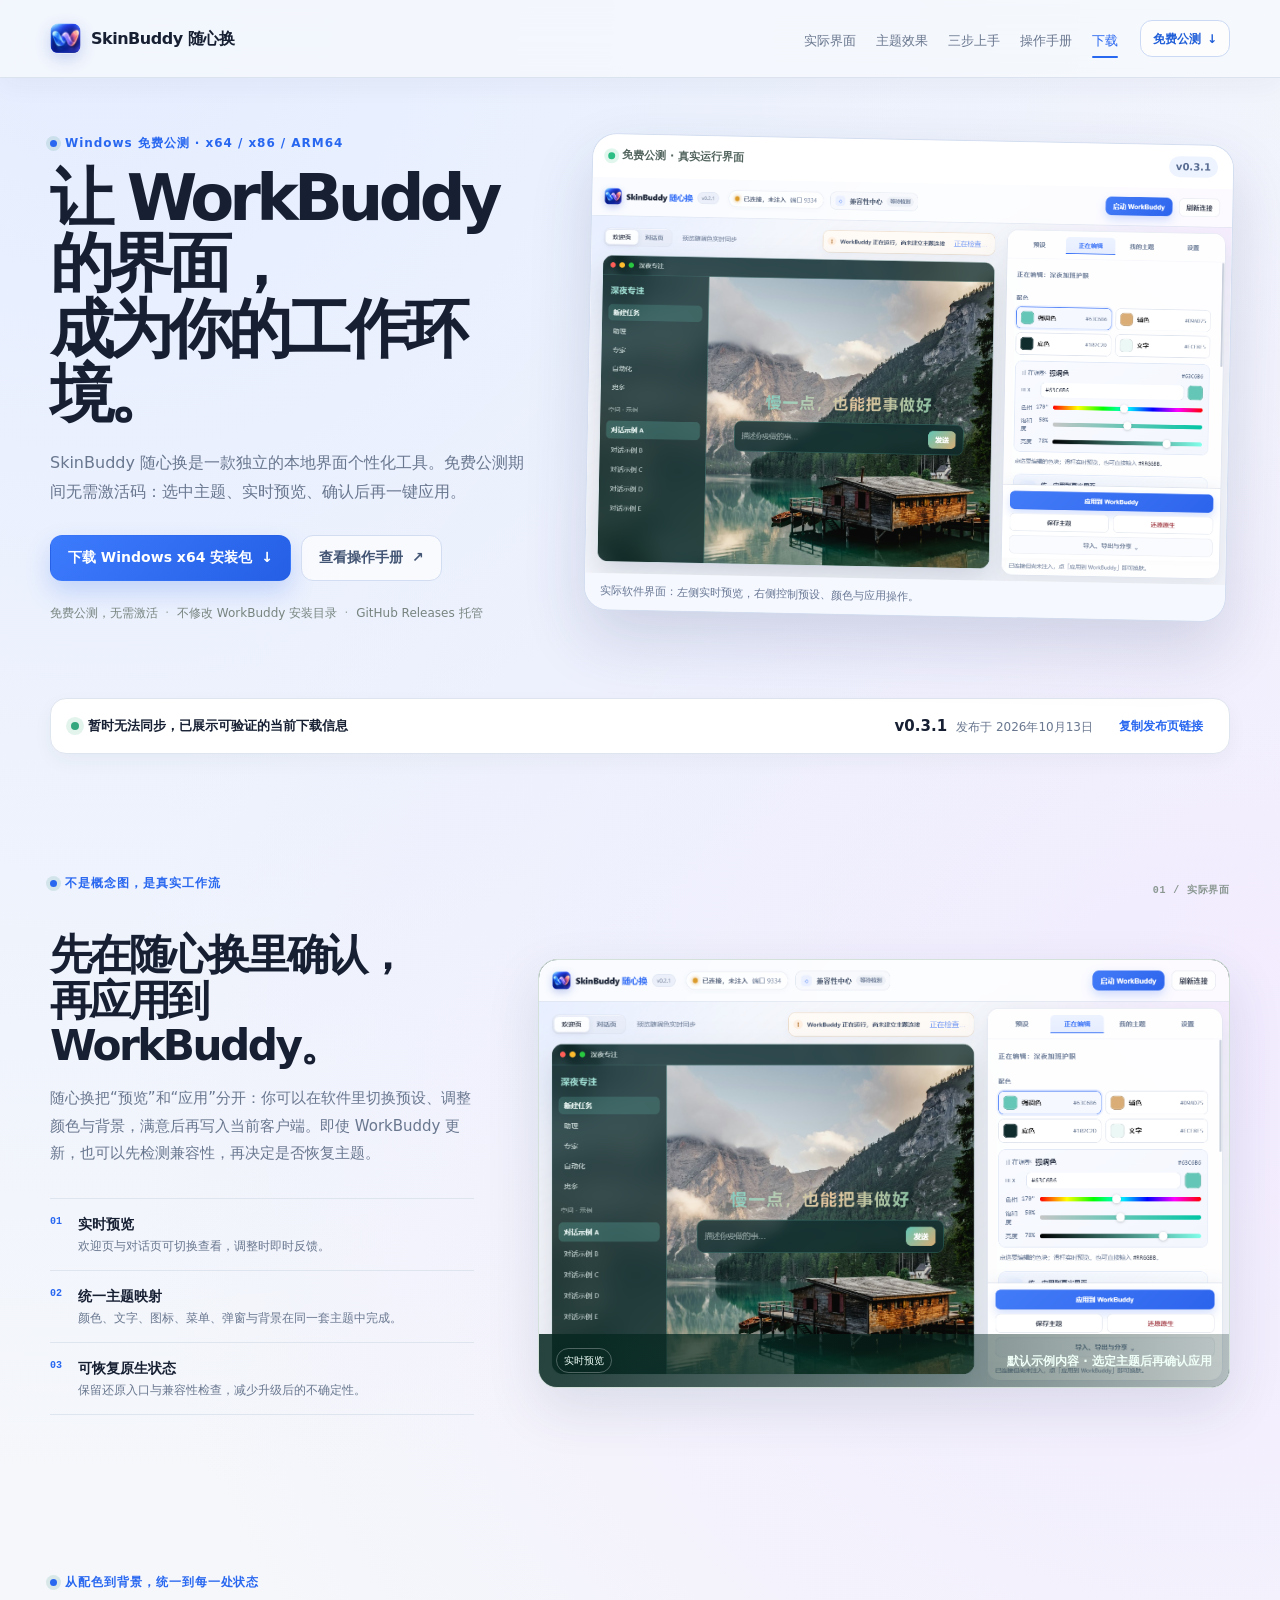
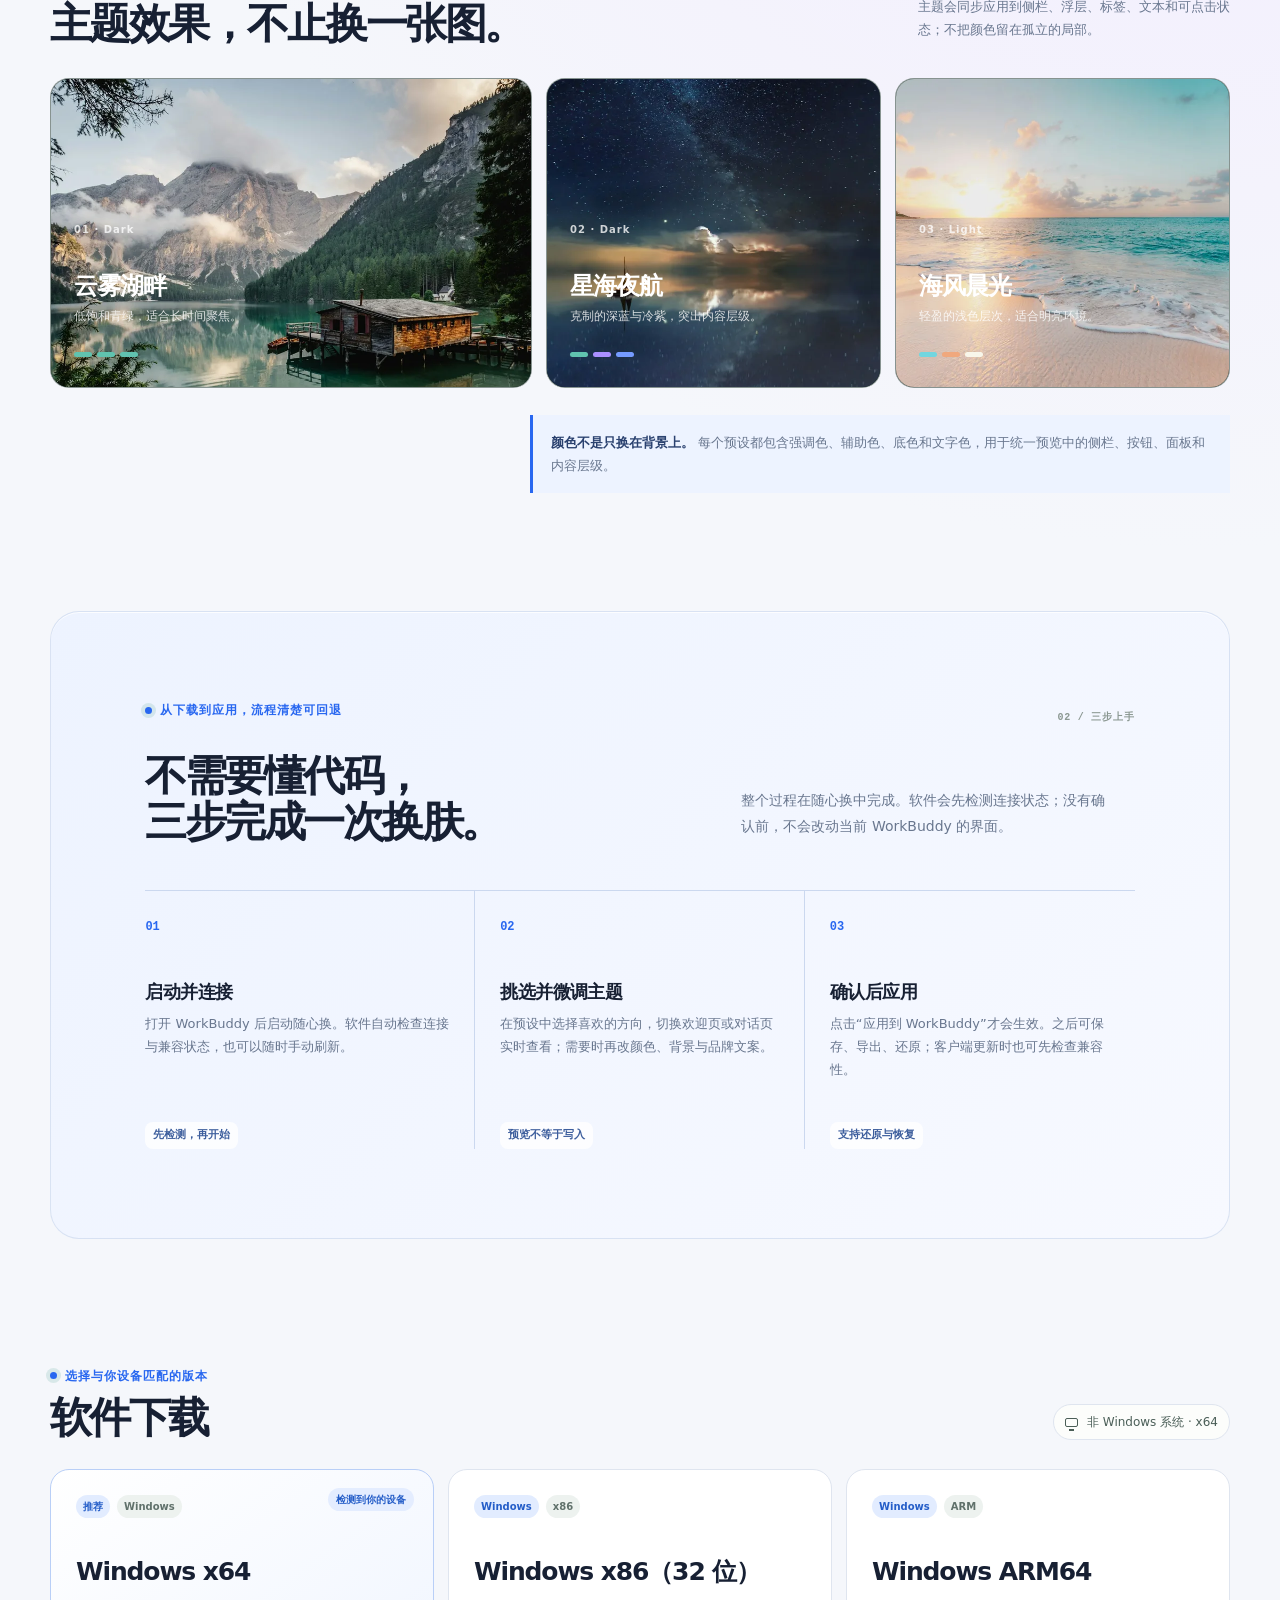
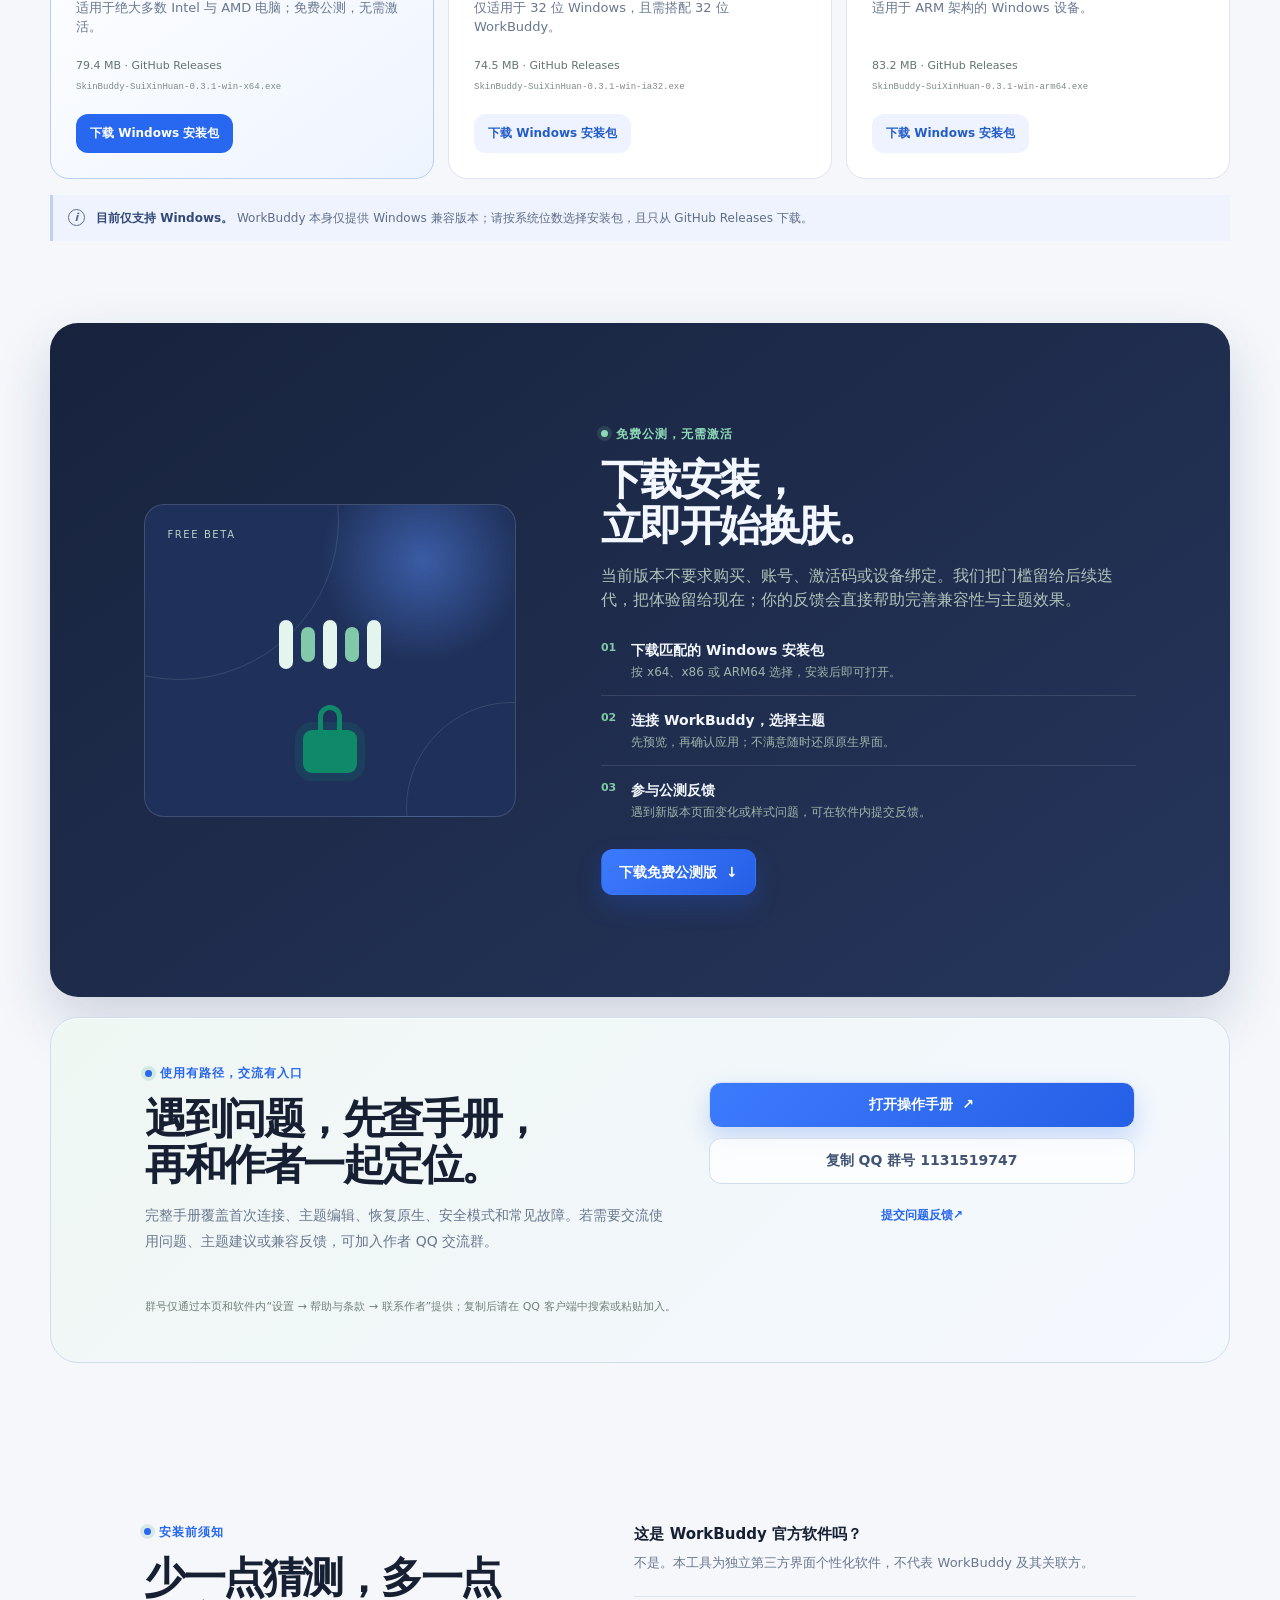
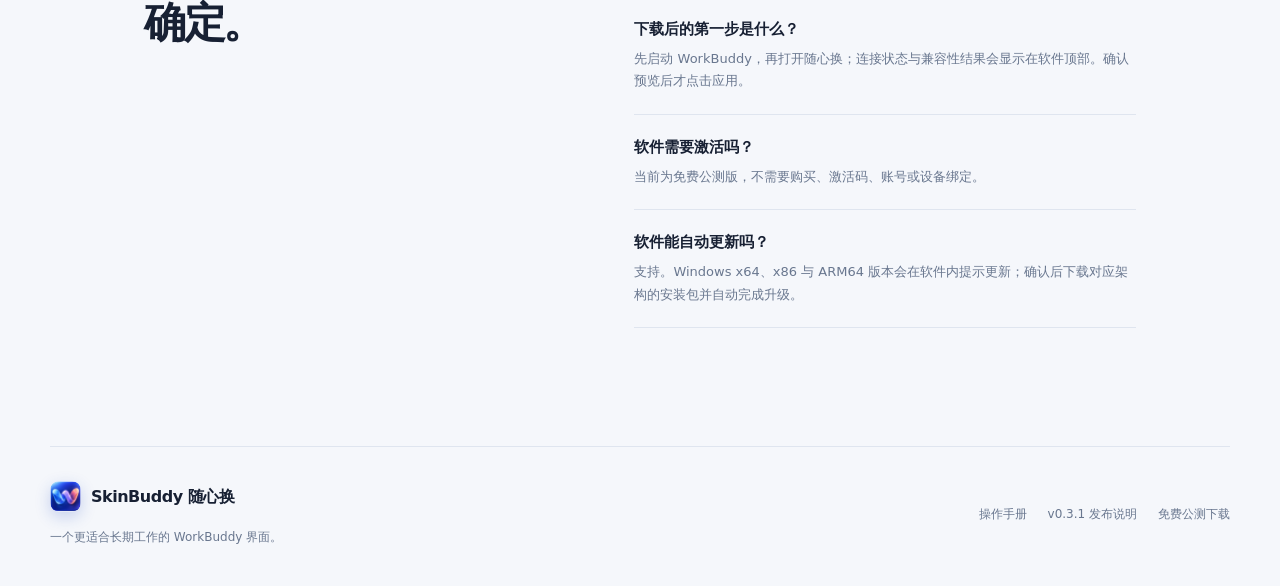
==== commit 3caa1208: "docs: add manual and author support entry" ====
--- a/docs/index.html
+++ b/docs/index.html
@@ -21,6 +21,7 @@
       <a href="#showcase" data-scroll-link>实际界面</a>
       <a href="#themes" data-scroll-link>主题效果</a>
       <a href="#guide" data-scroll-link>三步上手</a>
+      <a href="./manual.html">操作手册</a>
       <a href="#downloads" data-scroll-link>下载</a>
     </nav>
     <a class="header-store" href="#downloads">免费公测 <span aria-hidden="true">↓</span></a>
@@ -34,7 +35,7 @@
         <p class="hero-lede">SkinBuddy 随心换是一款独立的本地界面个性化工具。免费公测期间无需激活码：选中主题、实时预览、确认后再一键应用。</p>
         <div class="hero-actions">
           <a class="button button-primary" data-primary-download href="https://github.com/Tanghailong1221/workbuddy-theme-studio-releases/releases/download/v0.3.1/SkinBuddy-SuiXinHuan-0.3.1-win-x64.exe" aria-label="下载 Windows x64 安装包">下载 Windows x64 安装包 <span aria-hidden="true">↓</span></a>
-          <a class="button button-quiet" href="#showcase">查看真实界面 <span aria-hidden="true">↓</span></a>
+          <a class="button button-quiet" href="./manual.html">查看操作手册 <span aria-hidden="true">↗</span></a>
         </div>
         <div class="trust-line" aria-label="发行信息">
           <span>免费公测，无需激活</span><span>不修改 WorkBuddy 安装目录</span><span>GitHub Releases 托管</span>
@@ -122,10 +123,24 @@
       <div class="activation-copy"><p class="eyebrow"><span></span>免费公测，无需激活</p><h2 id="activationTitle">下载安装，<br>立即开始换肤。</h2><p>当前版本不要求购买、账号、激活码或设备绑定。我们把门槛留给后续迭代，把体验留给现在；你的反馈会直接帮助完善兼容性与主题效果。</p><ol class="steps"><li><span>01</span><div><b>下载匹配的 Windows 安装包</b><small>按 x64、x86 或 ARM64 选择，安装后即可打开。</small></div></li><li><span>02</span><div><b>连接 WorkBuddy，选择主题</b><small>先预览，再确认应用；不满意随时还原原生界面。</small></div></li><li><span>03</span><div><b>参与公测反馈</b><small>遇到新版本页面变化或样式问题，可在软件内提交反馈。</small></div></li></ol><a class="button button-primary" href="#downloads">下载免费公测版 <span aria-hidden="true">↓</span></a></div>
     </section>
 
+    <section class="support-section" id="support" aria-labelledby="supportTitle">
+      <div>
+        <p class="eyebrow"><span></span>使用有路径，交流有入口</p>
+        <h2 id="supportTitle">遇到问题，先查手册，<br>再和作者一起定位。</h2>
+        <p>完整手册覆盖首次连接、主题编辑、恢复原生、安全模式和常见故障。若需要交流使用问题、主题建议或兼容反馈，可加入作者 QQ 交流群。</p>
+      </div>
+      <div class="support-actions">
+        <a class="button button-primary" href="./manual.html">打开操作手册 <span aria-hidden="true">↗</span></a>
+        <button type="button" class="button button-quiet" data-copy-qq-group data-qq-group="1131519747">复制 QQ 群号 1131519747</button>
+        <a class="support-feedback-link" href="https://gitee.com/tang-hl1221/work-buddy-theme/issues/new" target="_blank" rel="noreferrer">提交问题反馈 <span aria-hidden="true">↗</span></a>
+      </div>
+      <small>群号仅通过本页和软件内“设置 → 帮助与条款 → 联系作者”提供；复制后请在 QQ 客户端中搜索或粘贴加入。</small>
+    </section>
+
     <section class="faq" aria-labelledby="faqTitle"><div><p class="eyebrow"><span></span>安装前须知</p><h2 id="faqTitle">少一点猜测，多一点确定。</h2></div><dl><div><dt>这是 WorkBuddy 官方软件吗？</dt><dd>不是。本工具为独立第三方界面个性化软件，不代表 WorkBuddy 及其关联方。</dd></div><div><dt>下载后的第一步是什么？</dt><dd>先启动 WorkBuddy，再打开随心换；连接状态与兼容性结果会显示在软件顶部。确认预览后才点击应用。</dd></div><div><dt>软件需要激活吗？</dt><dd>当前为免费公测版，不需要购买、激活码、账号或设备绑定。</dd></div><div><dt>软件能自动更新吗？</dt><dd>支持。Windows x64、x86 与 ARM64 版本会在软件内提示更新；确认后下载对应架构的安装包并自动完成升级。</dd></div></dl></section>
   </main>
 
-  <footer><div><a class="brand" href="#top"><img class="brand-icon" src="./assets/images/skinbuddy-sui-xin-huan-icon.png" width="40" height="40" alt=""><span>SkinBuddy <b>随心换</b></span></a><p>一个更适合长期工作的 WorkBuddy 界面。</p></div><div><a id="footerRelease" href="https://github.com/Tanghailong1221/workbuddy-theme-studio-releases/releases/latest" target="_blank" rel="noreferrer">全部发布版本</a><a href="#downloads">免费公测下载</a></div></footer>
+  <footer><div><a class="brand" href="#top"><img class="brand-icon" src="./assets/images/skinbuddy-sui-xin-huan-icon.png" width="40" height="40" alt=""><span>SkinBuddy <b>随心换</b></span></a><p>一个更适合长期工作的 WorkBuddy 界面。</p></div><div><a href="./manual.html">操作手册</a><a id="footerRelease" href="https://github.com/Tanghailong1221/workbuddy-theme-studio-releases/releases/latest" target="_blank" rel="noreferrer">全部发布版本</a><a href="#downloads">免费公测下载</a></div></footer>
   <script src="./assets/site-config.js"></script><script src="./assets/site.js"></script>
 </body>
 </html>
--- a/docs/assets/site.css
+++ b/docs/assets/site.css
@@ -189,6 +189,49 @@
 .faq dl > div:last-child { margin-bottom: 0; }
 .faq dt { margin-bottom: 7px; font-size: 15px; font-weight: 780; }
 .faq dd { margin: 0; color: var(--muted); font-size: 13px; line-height: 1.75; }
+.support-section { display: grid; grid-template-columns: 1fr minmax(330px, .82fr); gap: 44px; align-items: center; margin: 20px 0 42px; padding: 46px 8%; border: 1px solid #cfddee; border-radius: 28px; background: linear-gradient(135deg, #eff7f3, #f4f8ff); box-shadow: inset 0 1px 0 rgba(255,255,255,.88); scroll-margin-top: 98px; }
+.support-section h2 { margin: 0 0 16px; }
+.support-section > div:first-child > p:last-child { max-width: 520px; margin: 0; color: var(--muted); font-size: 14px; line-height: 1.8; }
+.support-actions { display: flex; flex-direction: column; align-items: stretch; gap: 10px; }
+.support-actions .button { width: 100%; border: 1px solid #d2ddf2; cursor: pointer; font-family: inherit; }
+.support-actions .button-quiet { background: rgba(255,255,255,.76); color: #425473; }
+.support-actions .button-quiet:hover { border-color: #afc4ee; background: #fff; }
+.support-feedback-link { display: inline-flex; align-items: center; justify-content: center; min-height: 42px; color: var(--accent); font-size: 12px; font-weight: 750; }
+.support-feedback-link:hover { text-decoration: underline; }
+.support-section > small { grid-column: 1 / -1; color: #718078; font-size: 11px; line-height: 1.65; }
+.manual-page { padding: 78px 0 76px; }
+.manual-hero { max-width: 780px; padding: 58px 0 36px; }
+.manual-hero h1 { margin: 0 0 19px; }
+.manual-hero > p:not(.eyebrow) { max-width: 680px; margin: 0; color: var(--muted); font-size: 16px; line-height: 1.85; }
+.manual-hero-actions { display: flex; flex-wrap: wrap; gap: 10px; margin-top: 25px; }
+.manual-hero-actions .button { cursor: pointer; font-family: inherit; }
+.manual-notice { display: flex; align-items: flex-start; gap: 13px; margin-bottom: 42px; padding: 17px 19px; border: 1px solid #d9e3f2; border-radius: 15px; background: #f8fbff; color: #5e6e84; font-size: 13px; line-height: 1.75; }
+.manual-notice b { flex: 0 0 auto; color: #2d5fbd; }
+.manual-layout { display: grid; grid-template-columns: 190px minmax(0, 1fr); gap: 62px; align-items: start; }
+.manual-toc { position: sticky; top: 104px; display: flex; flex-direction: column; gap: 4px; padding: 13px; border: 1px solid var(--line); border-radius: 16px; background: rgba(255,255,255,.74); }
+.manual-toc a { padding: 9px 10px; border-radius: 9px; color: #65748b; font-size: 12px; font-weight: 700; }
+.manual-toc a:hover { background: #edf4ff; color: var(--accent); }
+.manual-content { min-width: 0; }
+.manual-content section { scroll-margin-top: 105px; padding: 0 0 44px; margin: 0 0 43px; border-bottom: 1px solid var(--line); }
+.manual-content section:last-child { margin-bottom: 0; border-bottom: 0; }
+.manual-content h2 { margin: 0 0 17px; font-size: 27px; }
+.manual-content > section > p:not(.eyebrow) { color: var(--muted); font-size: 14px; line-height: 1.9; }
+.manual-content ol, .manual-content ul { margin: 18px 0 0; padding-left: 22px; color: var(--muted); font-size: 14px; line-height: 1.9; }
+.manual-content li { margin: 7px 0; }
+.manual-content code { padding: 2px 5px; border-radius: 5px; background: #edf3ff; color: #3b5f9b; font: 12px ui-monospace, SFMono-Regular, Consolas, monospace; }
+.manual-callout { display: grid; gap: 4px; margin-top: 22px; padding: 16px 18px; border-left: 3px solid var(--accent); border-radius: 0 13px 13px 0; background: #f1f7f3; color: #5d6e65; font-size: 13px; line-height: 1.75; }
+.manual-callout b { color: #2a6251; }
+.manual-definition-list, .manual-faq-list { margin: 20px 0 0; }
+.manual-definition-list > div, .manual-faq-list > div { display: grid; grid-template-columns: 145px minmax(0, 1fr); gap: 22px; padding: 15px 0; border-bottom: 1px solid #e5eaf2; }
+.manual-definition-list > div:last-child, .manual-faq-list > div:last-child { border-bottom: 0; }
+.manual-definition-list dt, .manual-faq-list dt { font-weight: 780; }
+.manual-definition-list dd, .manual-faq-list dd { margin: 0; color: var(--muted); font-size: 13px; line-height: 1.75; }
+.manual-support-card { display: flex; align-items: center; justify-content: space-between; gap: 24px; margin: 22px 0; padding: 19px; border: 1px solid #cfe0ee; border-radius: 17px; background: linear-gradient(135deg, #eff8f3, #f5f8ff); }
+.manual-support-card > div { display: grid; gap: 5px; }
+.manual-support-card b { color: #244f43; font-size: 15px; }
+.manual-support-card span { color: #4e675e; font-size: 13px; }
+.manual-support-card small { color: #718078; font-size: 11px; line-height: 1.55; }
+.manual-support-card .button { flex: 0 0 auto; cursor: pointer; font-family: inherit; }
 footer { display: flex; justify-content: space-between; gap: 40px; padding: 34px 0 40px; border-top: 1px solid var(--line); }
 footer p { margin: 9px 0 0; color: var(--muted); font-size: 12px; }
 footer > div:last-child { display: flex; align-items: center; gap: 21px; color: var(--muted); font-size: 12px; }
@@ -215,13 +258,15 @@
   .release-strip { align-items: flex-start; flex-wrap: wrap; }
   .release-meta { margin-left: 0; }
   .showcase-section { padding-top: 84px; }
-  .showcase-layout, .guide-head, .activation-section, .faq { grid-template-columns: 1fr; gap: 30px; }
+  .showcase-layout, .guide-head, .activation-section, .support-section, .faq { grid-template-columns: 1fr; gap: 30px; }
   .application-shot-wide { max-width: 700px; }
   .theme-section { padding-top: 70px; }
   .theme-gallery { grid-template-columns: 1fr 1fr; }
   .theme-tile:first-child { grid-column: 1 / -1; }
   .theme-tile { min-height: 270px; }
-  .guide-section, .activation-section, .faq { padding: 64px 7%; }
+  .guide-section, .activation-section, .support-section, .faq { padding: 64px 7%; }
+  .manual-layout { grid-template-columns: 1fr; gap: 28px; }
+  .manual-toc { position: static; display: grid; grid-template-columns: repeat(2, minmax(0, 1fr)); }
   .guide-steps { grid-template-columns: 1fr; gap: 0; }
   .guide-steps li, .guide-steps li:first-child { display: grid; grid-template-columns: 52px 1fr; gap: 0; padding: 24px 0; border-right: 0; border-bottom: 1px solid #cbd9d1; }
   .guide-steps li:last-child { border-bottom: 0; }
@@ -251,7 +296,13 @@
   .theme-tile { min-height: 235px; }
   .theme-overlay { padding: 18px; }
   .theme-overlay > span { margin-bottom: 22px; }
-  .guide-section, .activation-section { padding: 48px 21px; border-radius: 20px; }
+  .guide-section, .activation-section, .support-section { padding: 48px 21px; border-radius: 20px; }
+  .manual-page { padding-top: 44px; }
+  .manual-hero { padding: 24px 0 30px; }
+  .manual-content h2 { font-size: 23px; }
+  .manual-definition-list > div, .manual-faq-list > div { grid-template-columns: 1fr; gap: 6px; }
+  .manual-support-card { align-items: flex-start; flex-direction: column; }
+  .manual-toc { grid-template-columns: 1fr; }
   .guide-steps { margin-top: 29px; }
   .guide-steps li, .guide-steps li:first-child { grid-template-columns: 43px 1fr; padding: 20px 0; }
   .guide-steps h3 { font-size: 17px; }
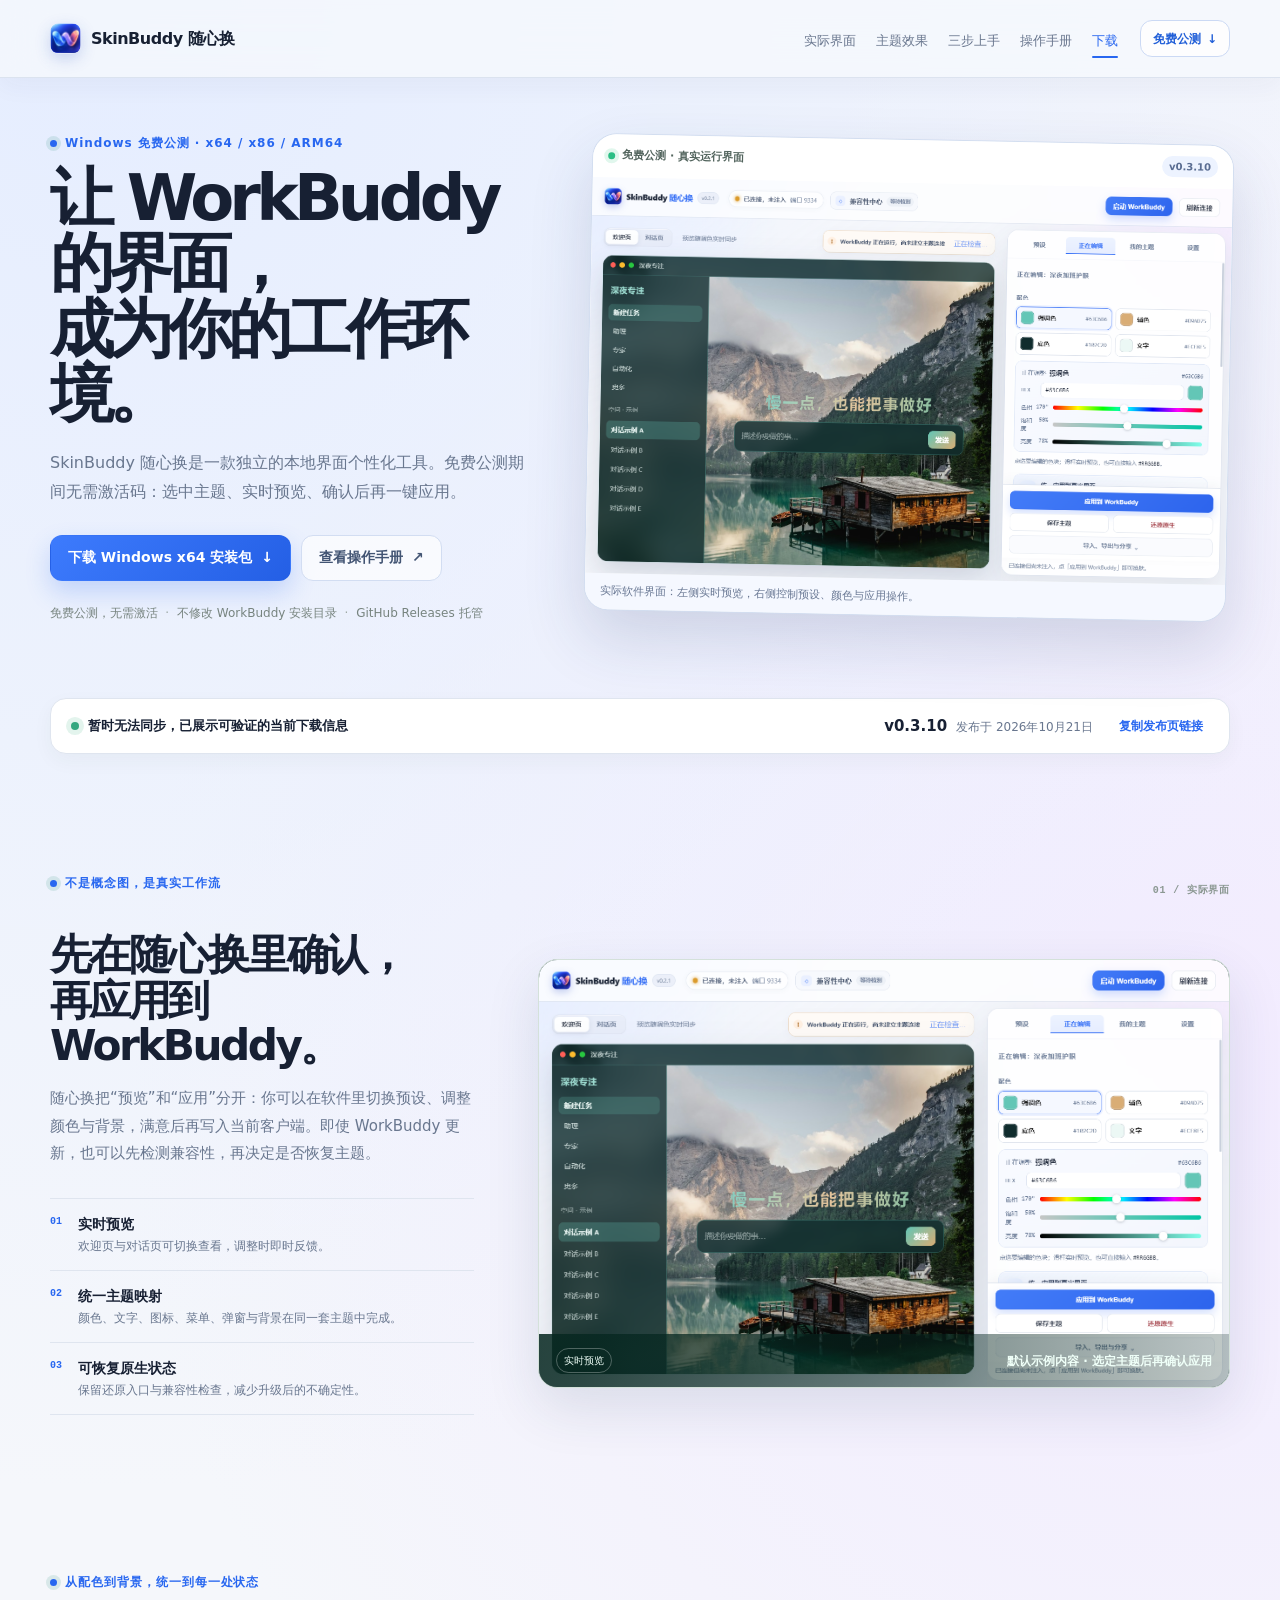
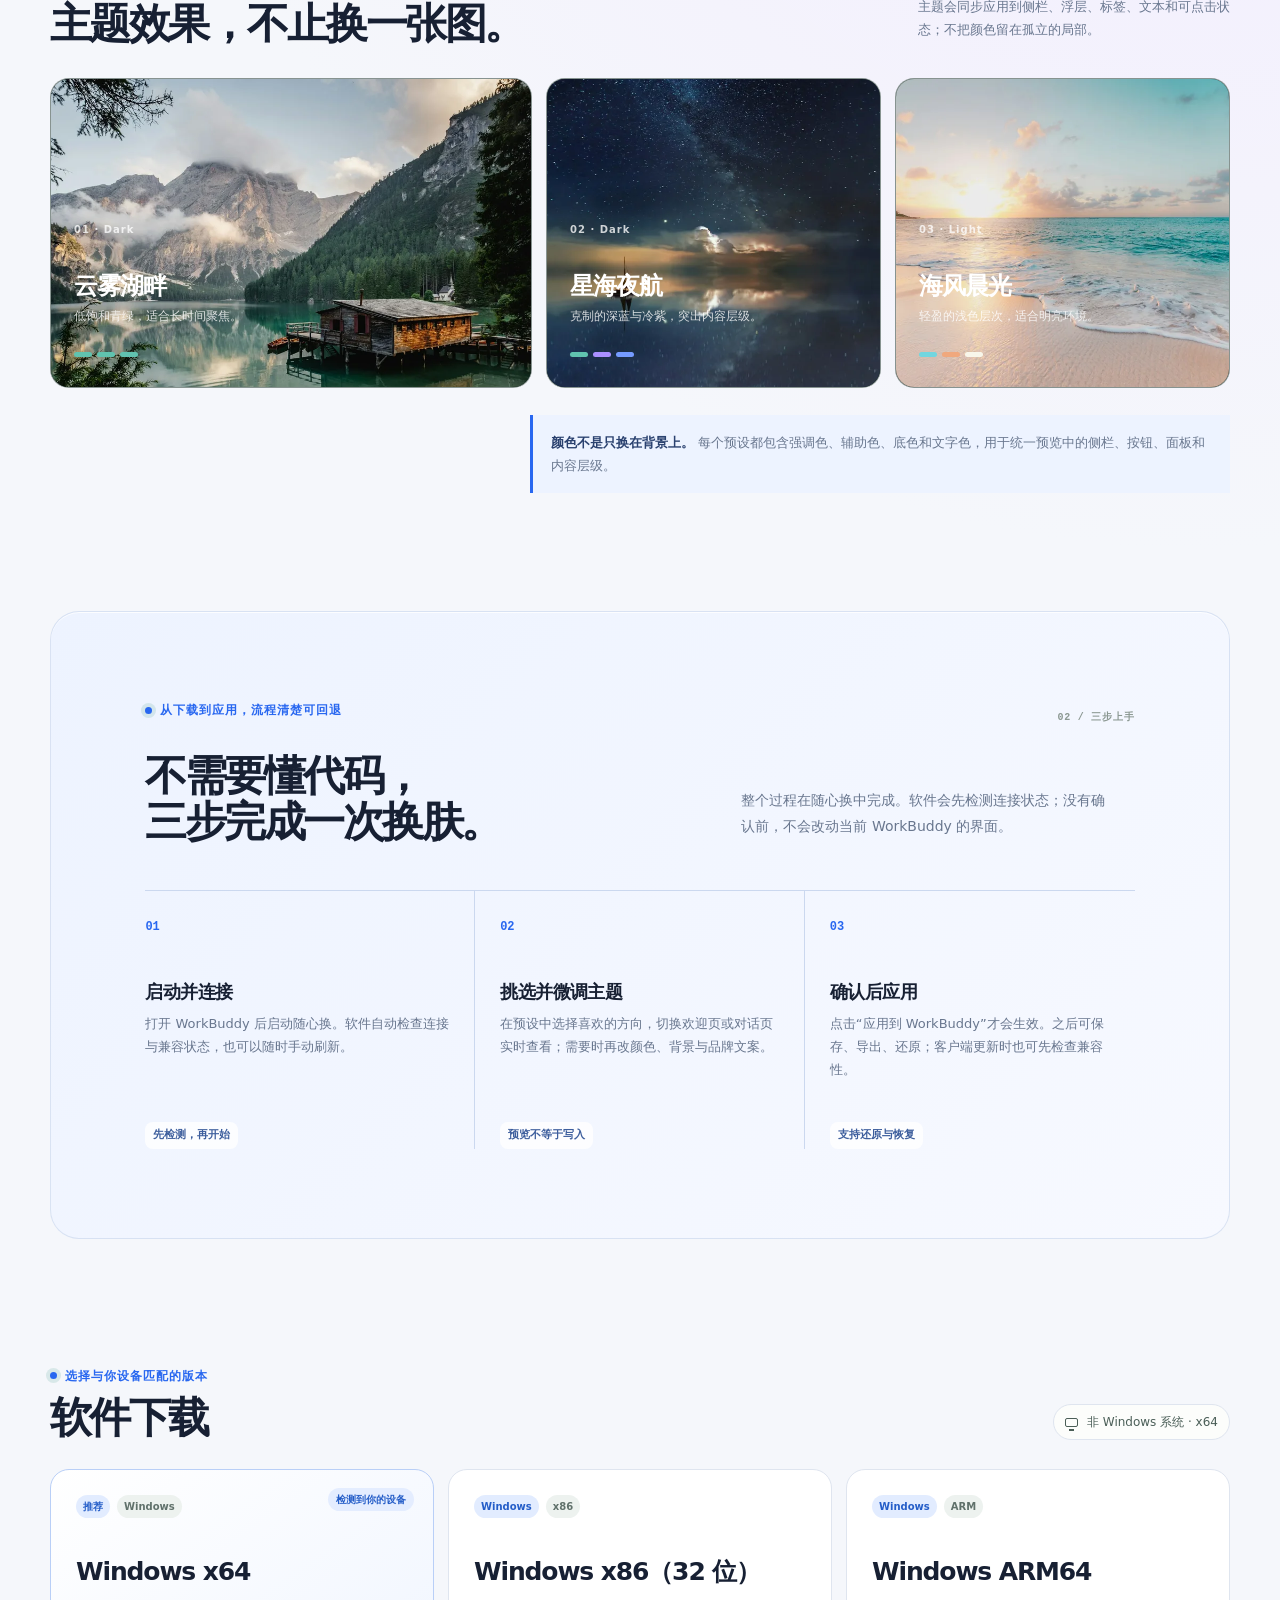
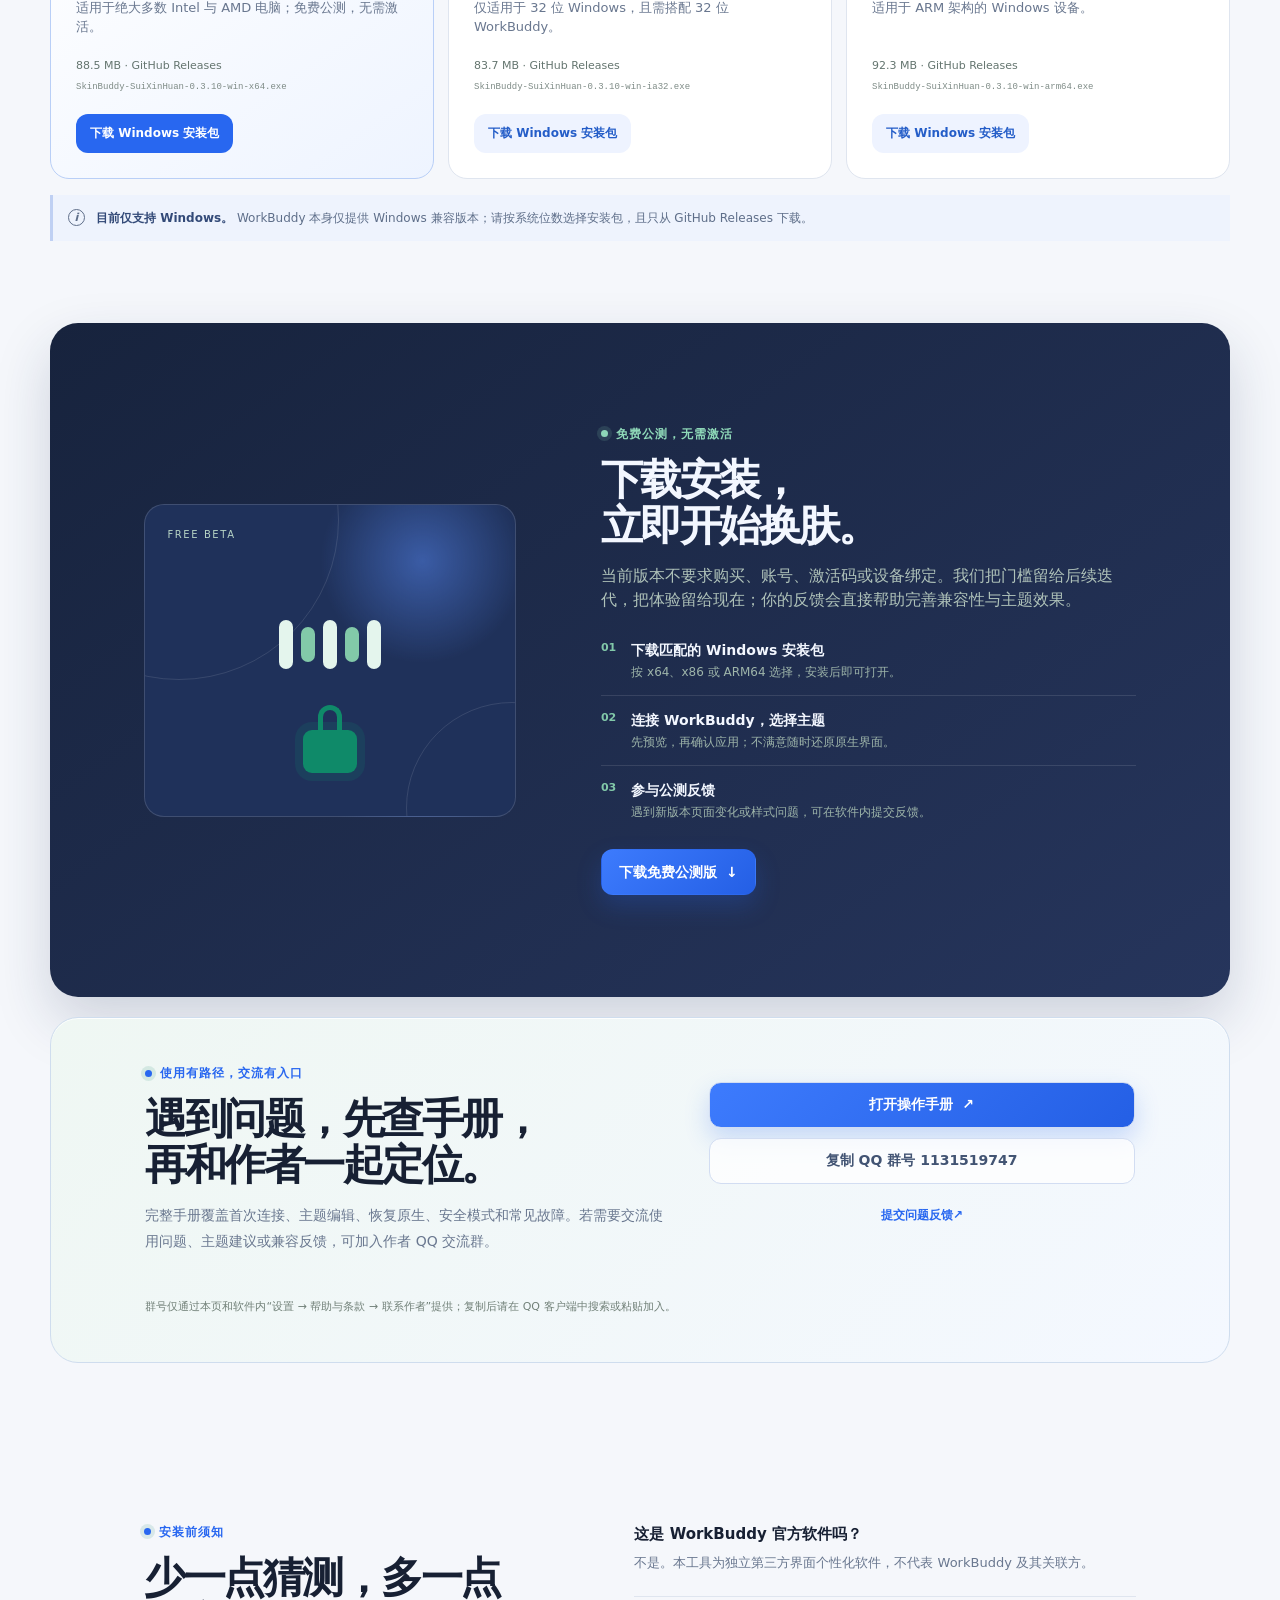
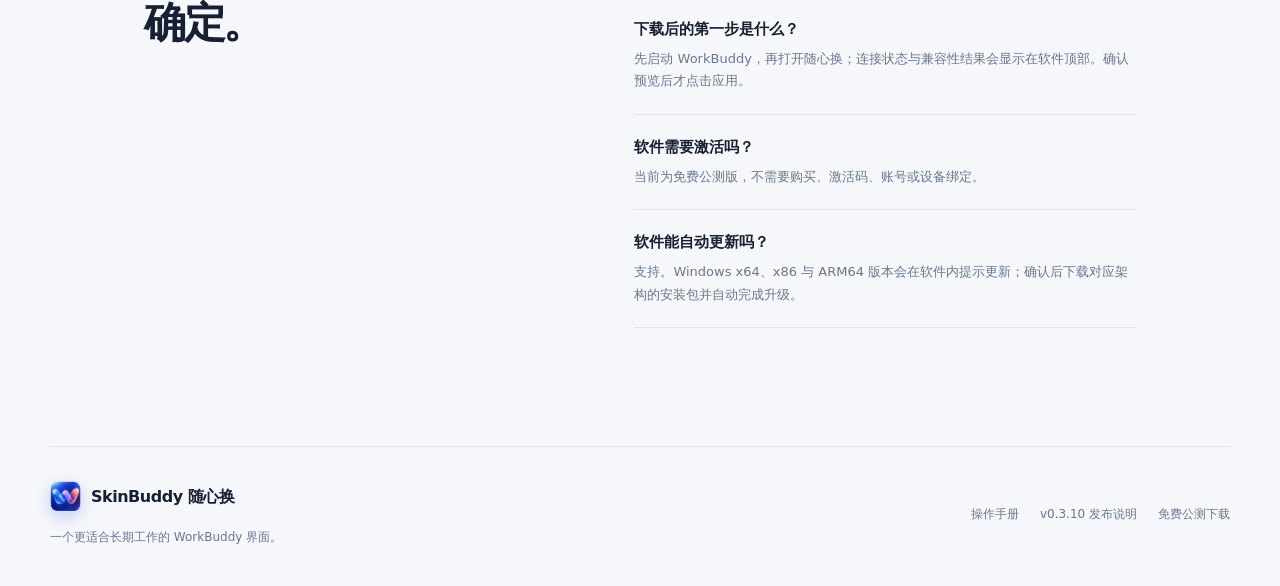
==== commit a6f8309d: "chore: sync v0.3.10 release downloads" ====
--- a/docs/index.html
+++ b/docs/index.html
@@ -34,7 +34,7 @@
         <h1 id="heroTitle">让 WorkBuddy 的界面，<br>成为你的工作环境。</h1>
         <p class="hero-lede">SkinBuddy 随心换是一款独立的本地界面个性化工具。免费公测期间无需激活码：选中主题、实时预览、确认后再一键应用。</p>
         <div class="hero-actions">
-          <a class="button button-primary" data-primary-download href="https://github.com/Tanghailong1221/workbuddy-theme-studio-releases/releases/download/v0.3.1/SkinBuddy-SuiXinHuan-0.3.1-win-x64.exe" aria-label="下载 Windows x64 安装包">下载 Windows x64 安装包 <span aria-hidden="true">↓</span></a>
+          <a class="button button-primary" data-primary-download href="https://github.com/Tanghailong1221/workbuddy-theme-studio-releases/releases/download/v0.3.10/SkinBuddy-SuiXinHuan-0.3.10-win-x64.exe" aria-label="下载 Windows x64 安装包">下载 Windows x64 安装包 <span aria-hidden="true">↓</span></a>
           <a class="button button-quiet" href="./manual.html">查看操作手册 <span aria-hidden="true">↗</span></a>
         </div>
         <div class="trust-line" aria-label="发行信息">
@@ -42,7 +42,7 @@
         </div>
       </div>
       <figure class="hero-product-shot">
-        <div class="shot-topline"><span><i></i>免费公测 · 真实运行界面</span><b id="heroVersion">v0.3.1</b></div>
+        <div class="shot-topline"><span><i></i>免费公测 · 真实运行界面</span><b id="heroVersion">v0.3.10</b></div>
         <img src="./assets/images/screen-skinbuddy-real.png" width="1583" height="979" alt="SkinBuddy 随心换的实际运行界面，包含主题预览和设置面板">
         <figcaption>实际软件界面：左侧实时预览，右侧控制预设、颜色与应用操作。</figcaption>
       </figure>
@@ -111,9 +111,9 @@
         <div class="device-pill"><span class="device-icon" aria-hidden="true"></span><span id="detectedPlatform">正在识别你的系统</span></div>
       </div>
       <div class="download-layout">
-        <article class="download-card primary-download" data-download="win-x64"><div class="card-kicker"><span>推荐</span><span>Windows</span></div><h3>Windows x64</h3><p>适用于绝大多数 Intel 与 AMD 电脑；免费公测，无需激活。</p><div class="download-details"><span data-size>正在同步安装包</span><code data-version>—</code></div><a class="download-link" href="https://github.com/Tanghailong1221/workbuddy-theme-studio-releases/releases/download/v0.3.1/SkinBuddy-SuiXinHuan-0.3.1-win-x64.exe">下载 Windows 安装包 <span aria-hidden="true">↓</span></a></article>
-        <article class="download-card" data-download="win-ia32"><div class="card-kicker"><span>Windows</span><span>x86</span></div><h3>Windows x86（32 位）</h3><p>仅适用于 32 位 Windows，且需搭配 32 位 WorkBuddy。</p><div class="download-details"><span data-size>正在同步安装包</span><code data-version>—</code></div><a class="download-link" href="https://github.com/Tanghailong1221/workbuddy-theme-studio-releases/releases/download/v0.3.1/SkinBuddy-SuiXinHuan-0.3.1-win-ia32.exe">下载 Windows x86 安装包 <span aria-hidden="true">↓</span></a></article>
-        <article class="download-card" data-download="win-arm64"><div class="card-kicker"><span>Windows</span><span>ARM</span></div><h3>Windows ARM64</h3><p>适用于 ARM 架构的 Windows 设备。</p><div class="download-details"><span data-size>正在同步安装包</span><code data-version>—</code></div><a class="download-link" href="https://github.com/Tanghailong1221/workbuddy-theme-studio-releases/releases/download/v0.3.1/SkinBuddy-SuiXinHuan-0.3.1-win-arm64.exe">下载 Windows ARM64 安装包 <span aria-hidden="true">↓</span></a></article>
+        <article class="download-card primary-download" data-download="win-x64"><div class="card-kicker"><span>推荐</span><span>Windows</span></div><h3>Windows x64</h3><p>适用于绝大多数 Intel 与 AMD 电脑；免费公测，无需激活。</p><div class="download-details"><span data-size>正在同步安装包</span><code data-version>—</code></div><a class="download-link" href="https://github.com/Tanghailong1221/workbuddy-theme-studio-releases/releases/download/v0.3.10/SkinBuddy-SuiXinHuan-0.3.10-win-x64.exe">下载 Windows 安装包 <span aria-hidden="true">↓</span></a></article>
+        <article class="download-card" data-download="win-ia32"><div class="card-kicker"><span>Windows</span><span>x86</span></div><h3>Windows x86（32 位）</h3><p>仅适用于 32 位 Windows，且需搭配 32 位 WorkBuddy。</p><div class="download-details"><span data-size>正在同步安装包</span><code data-version>—</code></div><a class="download-link" href="https://github.com/Tanghailong1221/workbuddy-theme-studio-releases/releases/download/v0.3.10/SkinBuddy-SuiXinHuan-0.3.10-win-ia32.exe">下载 Windows x86 安装包 <span aria-hidden="true">↓</span></a></article>
+        <article class="download-card" data-download="win-arm64"><div class="card-kicker"><span>Windows</span><span>ARM</span></div><h3>Windows ARM64</h3><p>适用于 ARM 架构的 Windows 设备。</p><div class="download-details"><span data-size>正在同步安装包</span><code data-version>—</code></div><a class="download-link" href="https://github.com/Tanghailong1221/workbuddy-theme-studio-releases/releases/download/v0.3.10/SkinBuddy-SuiXinHuan-0.3.10-win-arm64.exe">下载 Windows ARM64 安装包 <span aria-hidden="true">↓</span></a></article>
       </div>
       <aside class="availability-note"><span aria-hidden="true">i</span><p><b>目前仅支持 Windows。</b> WorkBuddy 本身仅提供 Windows 兼容版本；请按系统位数选择安装包，且只从 GitHub Releases 下载。</p></aside>
     </section>
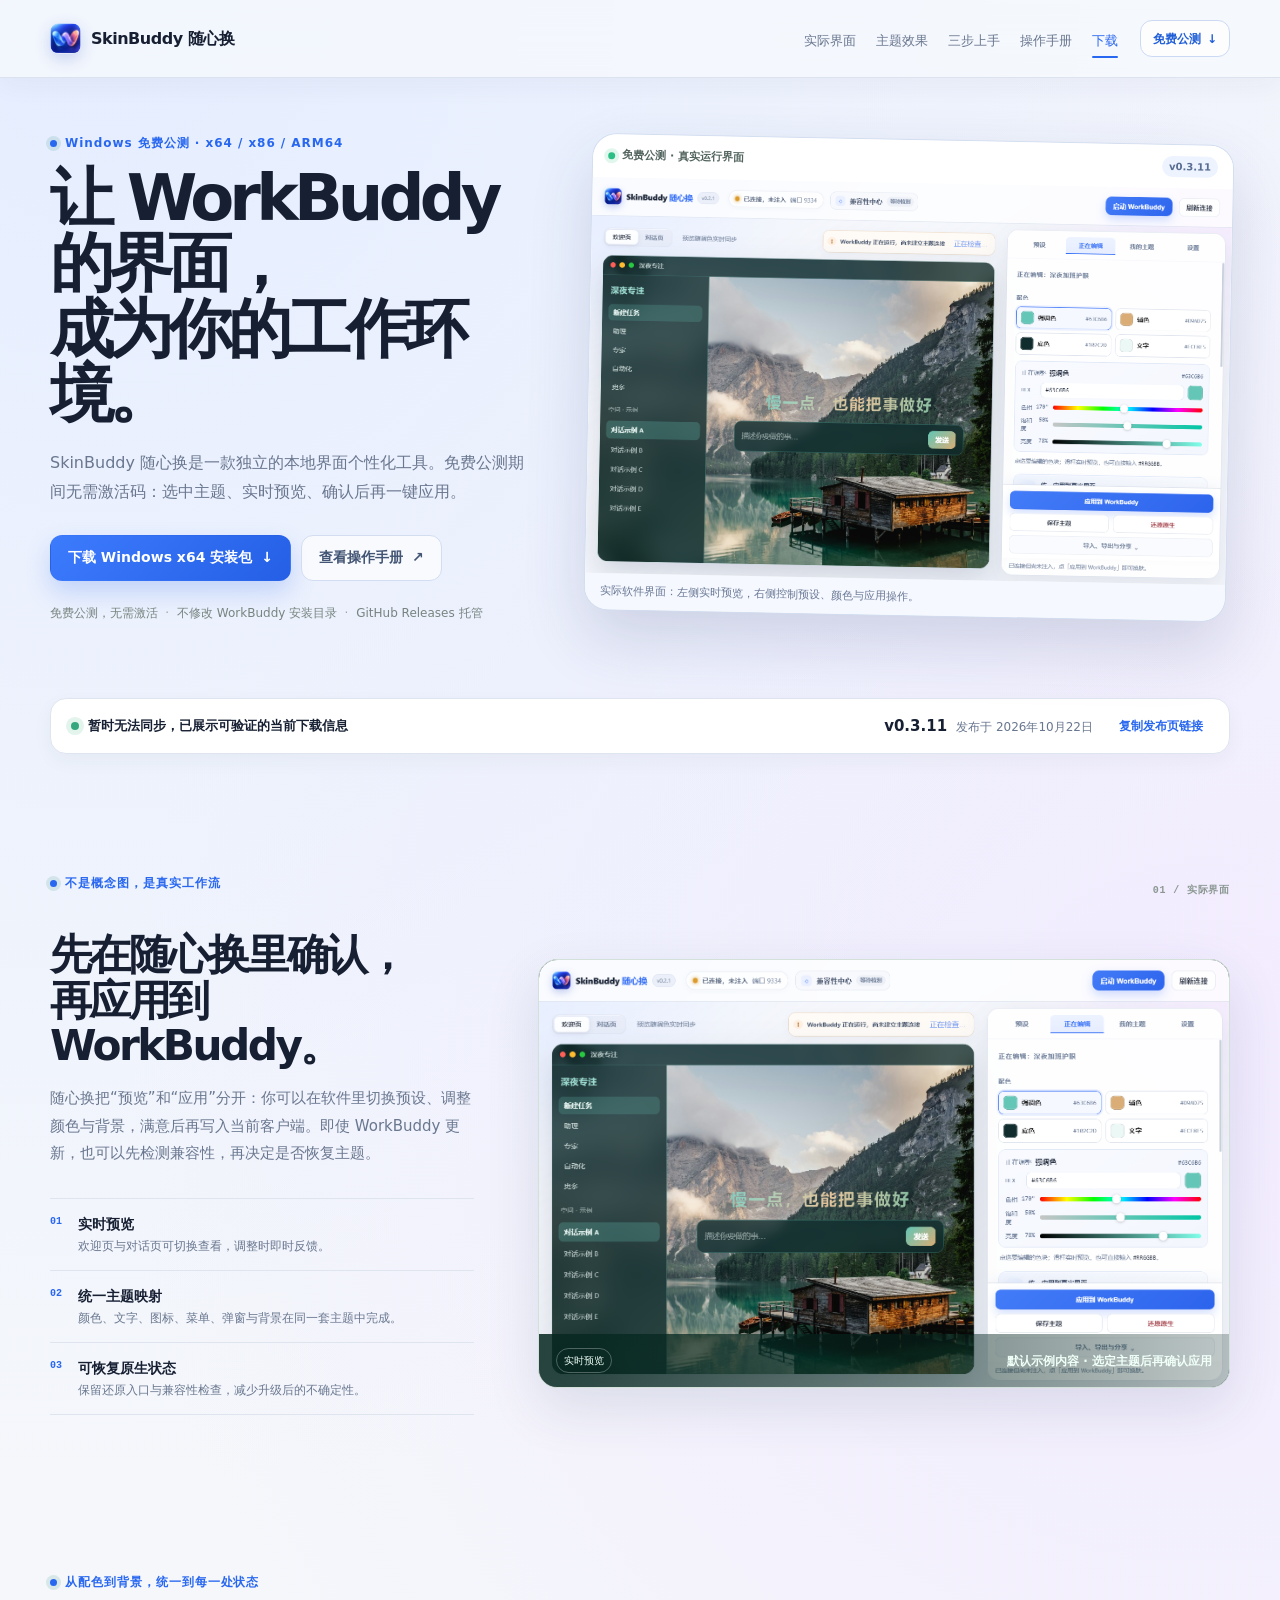
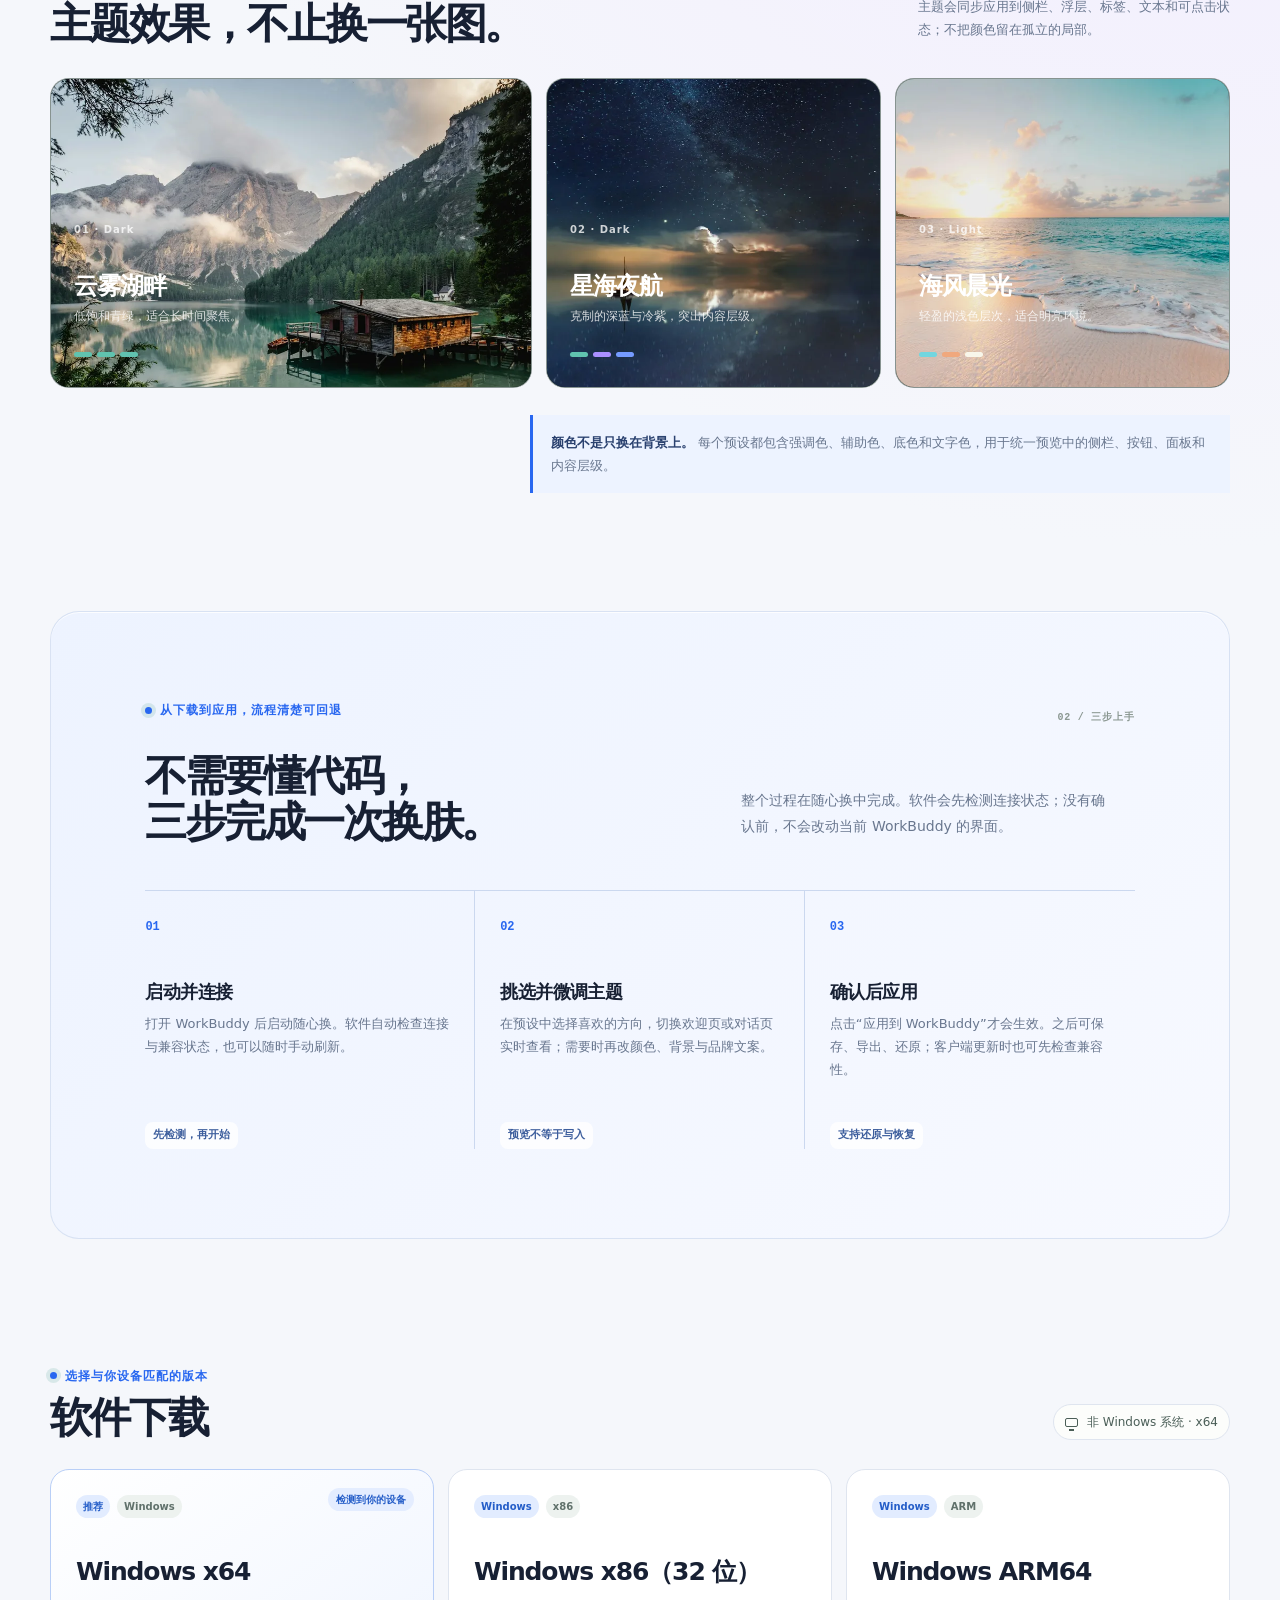
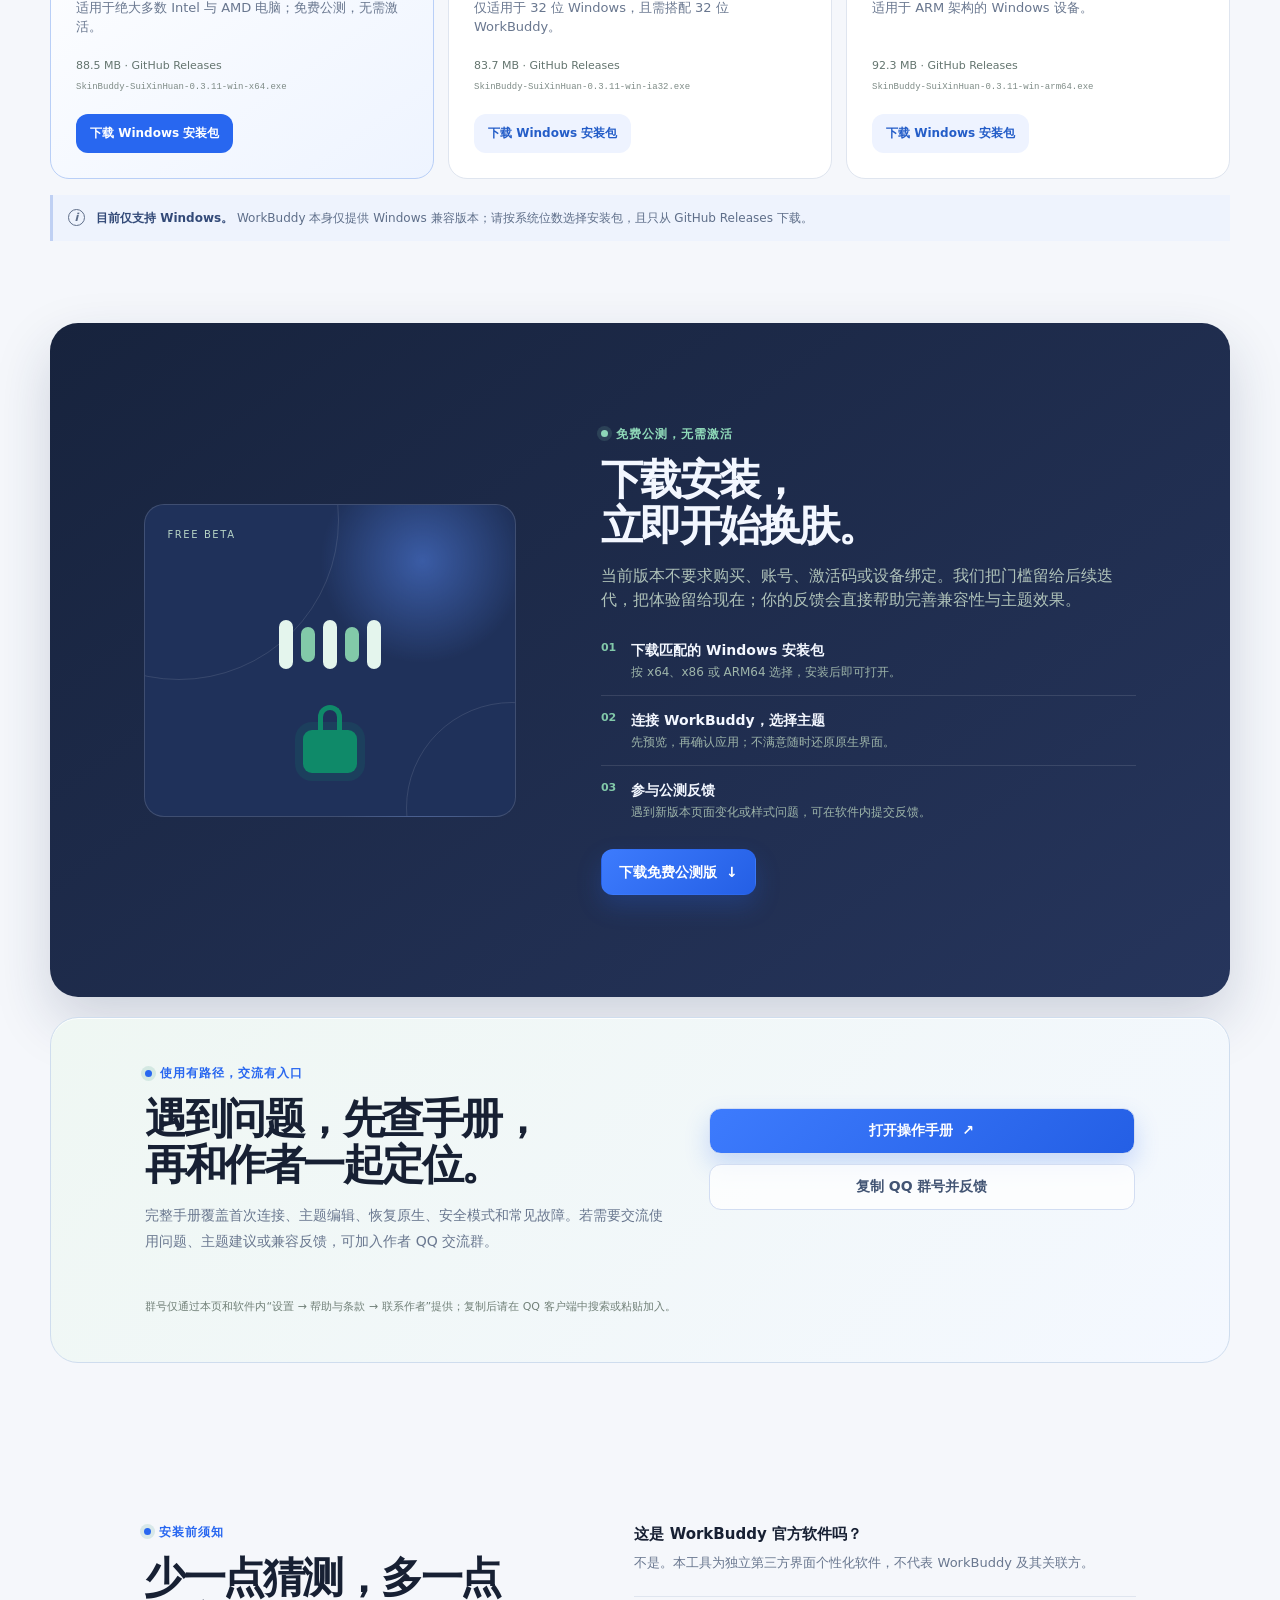
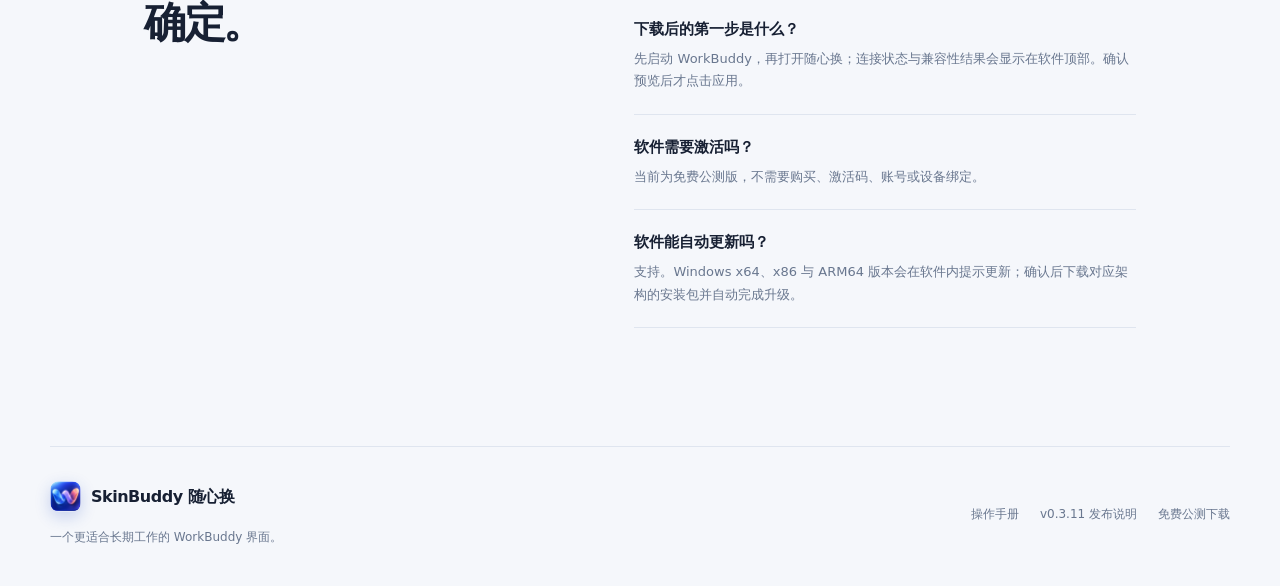
==== commit f3ebc0e7: "docs: sync v0.3.11 theme and feedback hotfix" ====
--- a/docs/index.html
+++ b/docs/index.html
@@ -34,7 +34,7 @@
         <h1 id="heroTitle">让 WorkBuddy 的界面，<br>成为你的工作环境。</h1>
         <p class="hero-lede">SkinBuddy 随心换是一款独立的本地界面个性化工具。免费公测期间无需激活码：选中主题、实时预览、确认后再一键应用。</p>
         <div class="hero-actions">
-          <a class="button button-primary" data-primary-download href="https://github.com/Tanghailong1221/workbuddy-theme-studio-releases/releases/download/v0.3.10/SkinBuddy-SuiXinHuan-0.3.10-win-x64.exe" aria-label="下载 Windows x64 安装包">下载 Windows x64 安装包 <span aria-hidden="true">↓</span></a>
+          <a class="button button-primary" data-primary-download href="https://github.com/Tanghailong1221/workbuddy-theme-studio-releases/releases/download/v0.3.11/SkinBuddy-SuiXinHuan-0.3.11-win-x64.exe" aria-label="下载 Windows x64 安装包">下载 Windows x64 安装包 <span aria-hidden="true">↓</span></a>
           <a class="button button-quiet" href="./manual.html">查看操作手册 <span aria-hidden="true">↗</span></a>
         </div>
         <div class="trust-line" aria-label="发行信息">
@@ -42,7 +42,7 @@
         </div>
       </div>
       <figure class="hero-product-shot">
-        <div class="shot-topline"><span><i></i>免费公测 · 真实运行界面</span><b id="heroVersion">v0.3.10</b></div>
+        <div class="shot-topline"><span><i></i>免费公测 · 真实运行界面</span><b id="heroVersion">v0.3.11</b></div>
         <img src="./assets/images/screen-skinbuddy-real.png" width="1583" height="979" alt="SkinBuddy 随心换的实际运行界面，包含主题预览和设置面板">
         <figcaption>实际软件界面：左侧实时预览，右侧控制预设、颜色与应用操作。</figcaption>
       </figure>
@@ -111,9 +111,9 @@
         <div class="device-pill"><span class="device-icon" aria-hidden="true"></span><span id="detectedPlatform">正在识别你的系统</span></div>
       </div>
       <div class="download-layout">
-        <article class="download-card primary-download" data-download="win-x64"><div class="card-kicker"><span>推荐</span><span>Windows</span></div><h3>Windows x64</h3><p>适用于绝大多数 Intel 与 AMD 电脑；免费公测，无需激活。</p><div class="download-details"><span data-size>正在同步安装包</span><code data-version>—</code></div><a class="download-link" href="https://github.com/Tanghailong1221/workbuddy-theme-studio-releases/releases/download/v0.3.10/SkinBuddy-SuiXinHuan-0.3.10-win-x64.exe">下载 Windows 安装包 <span aria-hidden="true">↓</span></a></article>
-        <article class="download-card" data-download="win-ia32"><div class="card-kicker"><span>Windows</span><span>x86</span></div><h3>Windows x86（32 位）</h3><p>仅适用于 32 位 Windows，且需搭配 32 位 WorkBuddy。</p><div class="download-details"><span data-size>正在同步安装包</span><code data-version>—</code></div><a class="download-link" href="https://github.com/Tanghailong1221/workbuddy-theme-studio-releases/releases/download/v0.3.10/SkinBuddy-SuiXinHuan-0.3.10-win-ia32.exe">下载 Windows x86 安装包 <span aria-hidden="true">↓</span></a></article>
-        <article class="download-card" data-download="win-arm64"><div class="card-kicker"><span>Windows</span><span>ARM</span></div><h3>Windows ARM64</h3><p>适用于 ARM 架构的 Windows 设备。</p><div class="download-details"><span data-size>正在同步安装包</span><code data-version>—</code></div><a class="download-link" href="https://github.com/Tanghailong1221/workbuddy-theme-studio-releases/releases/download/v0.3.10/SkinBuddy-SuiXinHuan-0.3.10-win-arm64.exe">下载 Windows ARM64 安装包 <span aria-hidden="true">↓</span></a></article>
+        <article class="download-card primary-download" data-download="win-x64"><div class="card-kicker"><span>推荐</span><span>Windows</span></div><h3>Windows x64</h3><p>适用于绝大多数 Intel 与 AMD 电脑；免费公测，无需激活。</p><div class="download-details"><span data-size>正在同步安装包</span><code data-version>—</code></div><a class="download-link" href="https://github.com/Tanghailong1221/workbuddy-theme-studio-releases/releases/download/v0.3.11/SkinBuddy-SuiXinHuan-0.3.11-win-x64.exe">下载 Windows 安装包 <span aria-hidden="true">↓</span></a></article>
+        <article class="download-card" data-download="win-ia32"><div class="card-kicker"><span>Windows</span><span>x86</span></div><h3>Windows x86（32 位）</h3><p>仅适用于 32 位 Windows，且需搭配 32 位 WorkBuddy。</p><div class="download-details"><span data-size>正在同步安装包</span><code data-version>—</code></div><a class="download-link" href="https://github.com/Tanghailong1221/workbuddy-theme-studio-releases/releases/download/v0.3.11/SkinBuddy-SuiXinHuan-0.3.11-win-ia32.exe">下载 Windows x86 安装包 <span aria-hidden="true">↓</span></a></article>
+        <article class="download-card" data-download="win-arm64"><div class="card-kicker"><span>Windows</span><span>ARM</span></div><h3>Windows ARM64</h3><p>适用于 ARM 架构的 Windows 设备。</p><div class="download-details"><span data-size>正在同步安装包</span><code data-version>—</code></div><a class="download-link" href="https://github.com/Tanghailong1221/workbuddy-theme-studio-releases/releases/download/v0.3.11/SkinBuddy-SuiXinHuan-0.3.11-win-arm64.exe">下载 Windows ARM64 安装包 <span aria-hidden="true">↓</span></a></article>
       </div>
       <aside class="availability-note"><span aria-hidden="true">i</span><p><b>目前仅支持 Windows。</b> WorkBuddy 本身仅提供 Windows 兼容版本；请按系统位数选择安装包，且只从 GitHub Releases 下载。</p></aside>
     </section>
@@ -131,8 +131,7 @@
       </div>
       <div class="support-actions">
         <a class="button button-primary" href="./manual.html">打开操作手册 <span aria-hidden="true">↗</span></a>
-        <button type="button" class="button button-quiet" data-copy-qq-group data-qq-group="1131519747">复制 QQ 群号 1131519747</button>
-        <a class="support-feedback-link" href="https://gitee.com/tang-hl1221/work-buddy-theme/issues/new" target="_blank" rel="noreferrer">提交问题反馈 <span aria-hidden="true">↗</span></a>
+        <button type="button" class="button button-quiet" data-copy-qq-group data-qq-group="1131519747">复制 QQ 群号并反馈</button>
       </div>
       <small>群号仅通过本页和软件内“设置 → 帮助与条款 → 联系作者”提供；复制后请在 QQ 客户端中搜索或粘贴加入。</small>
     </section>
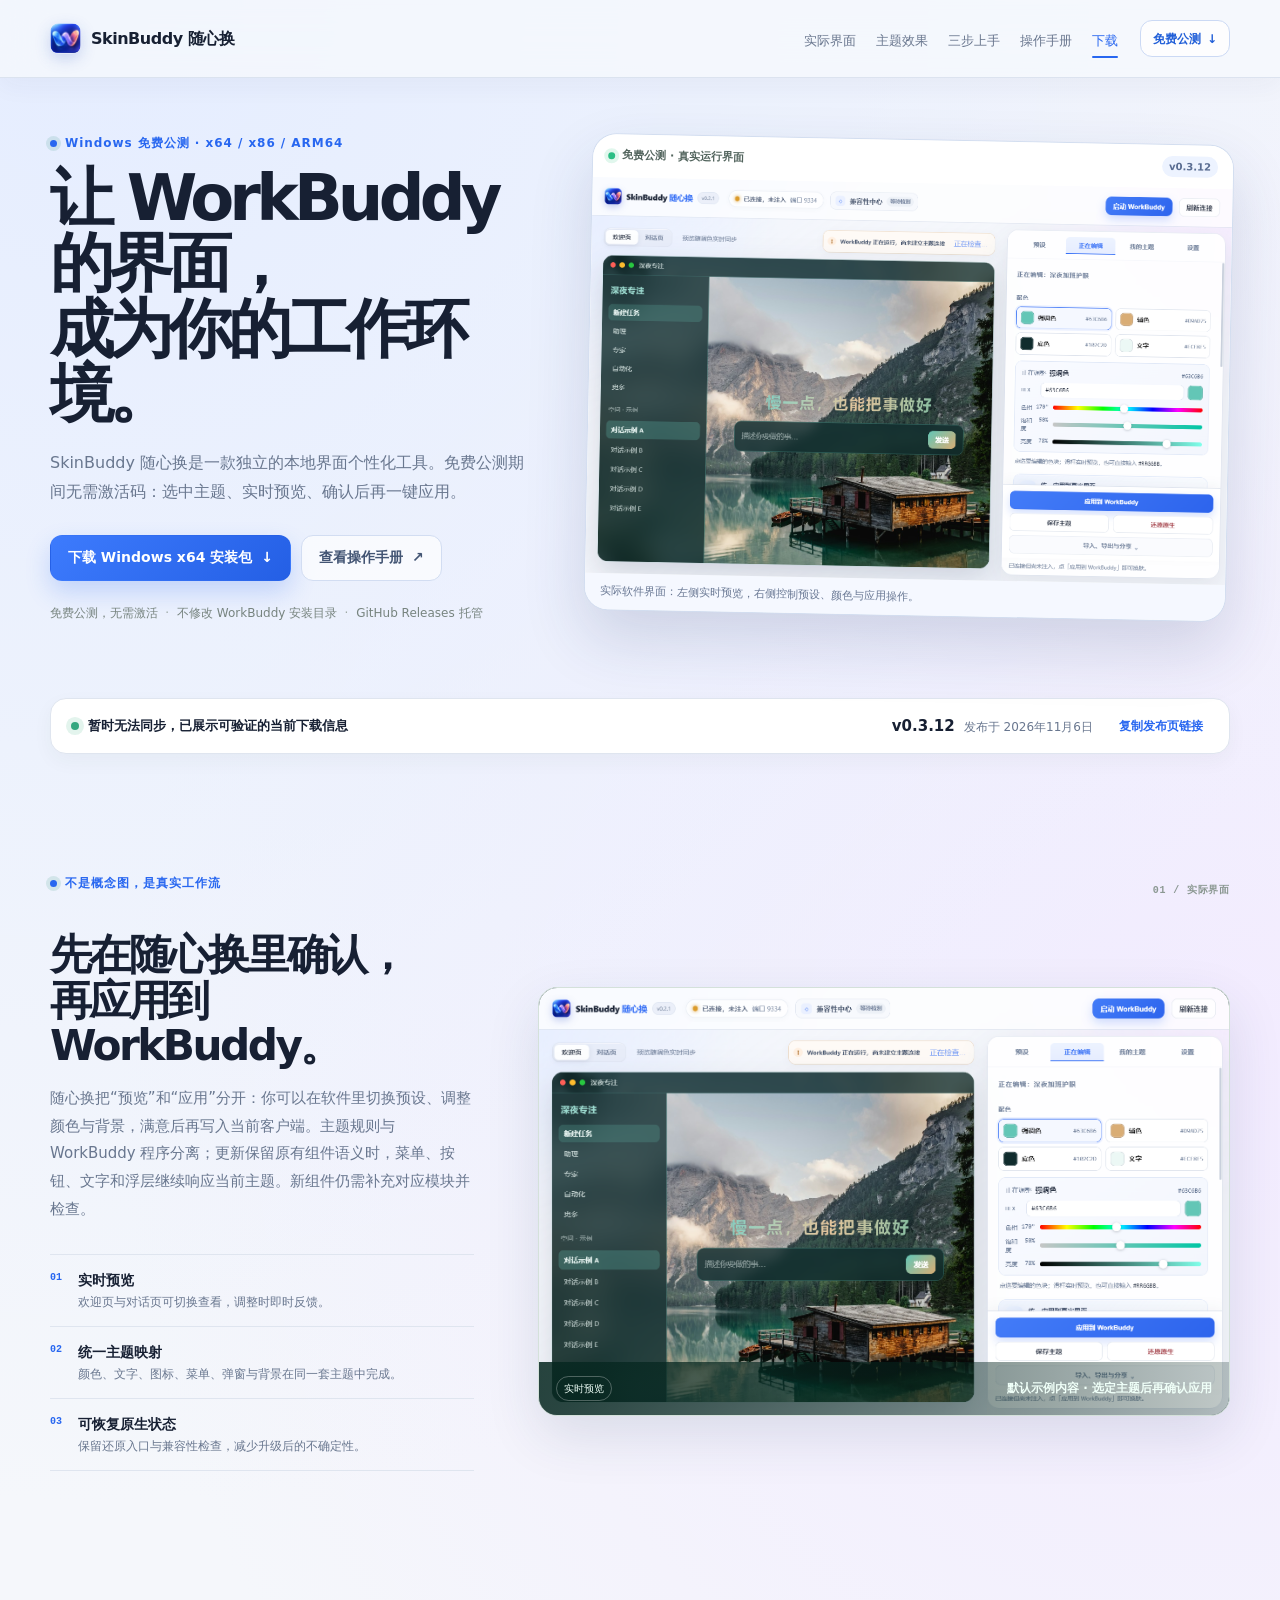
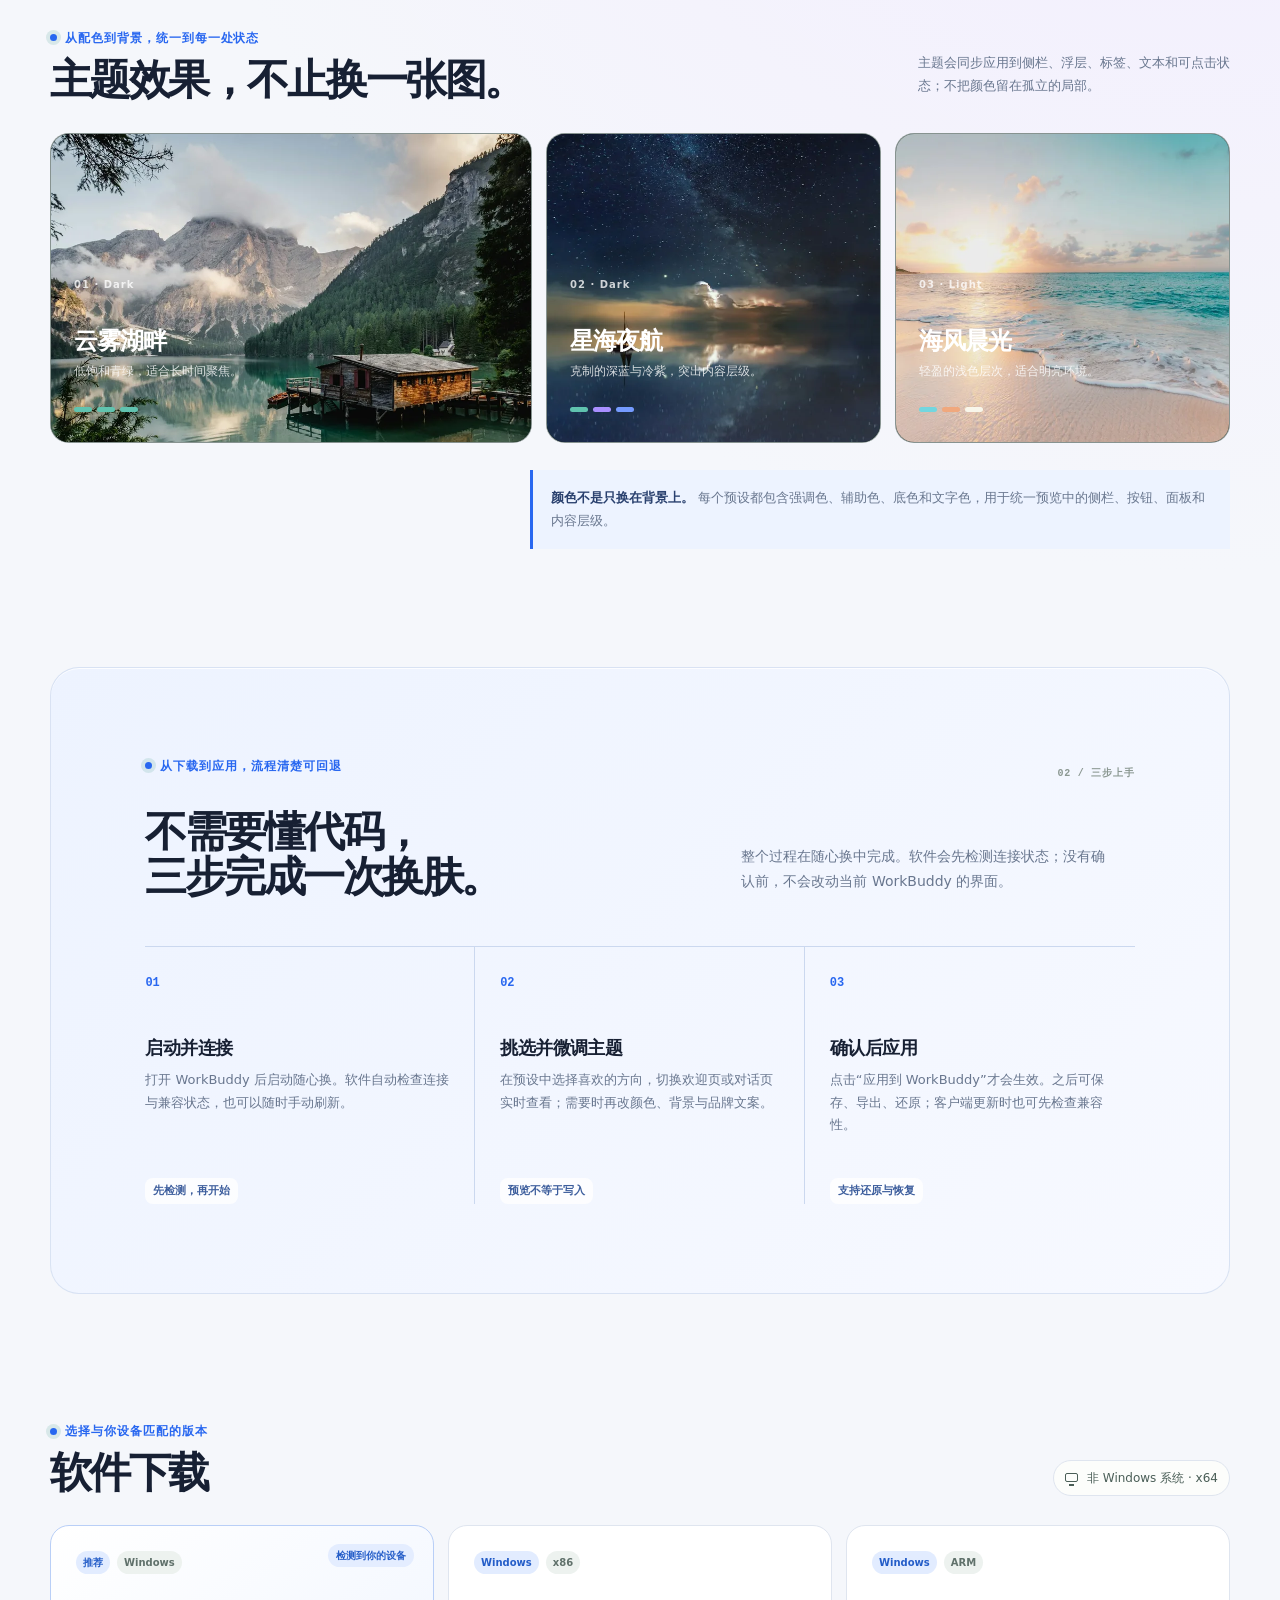
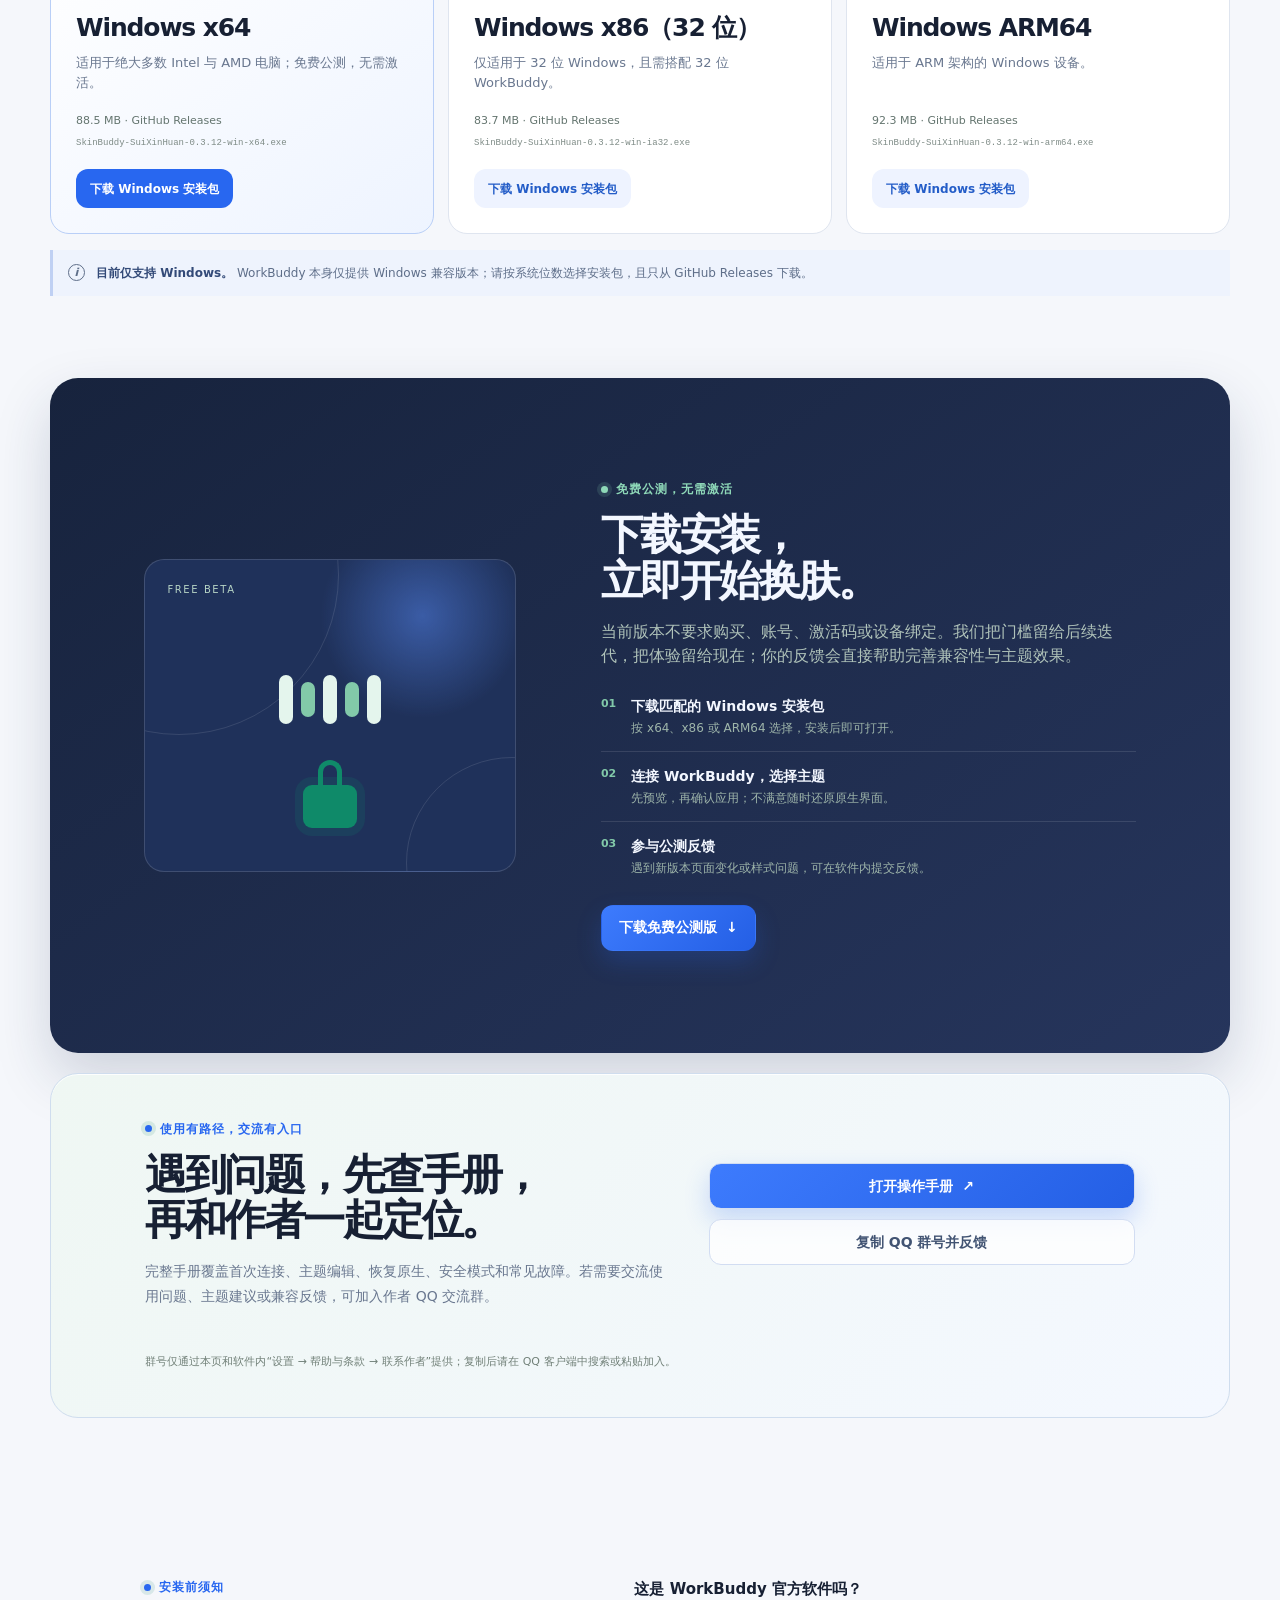
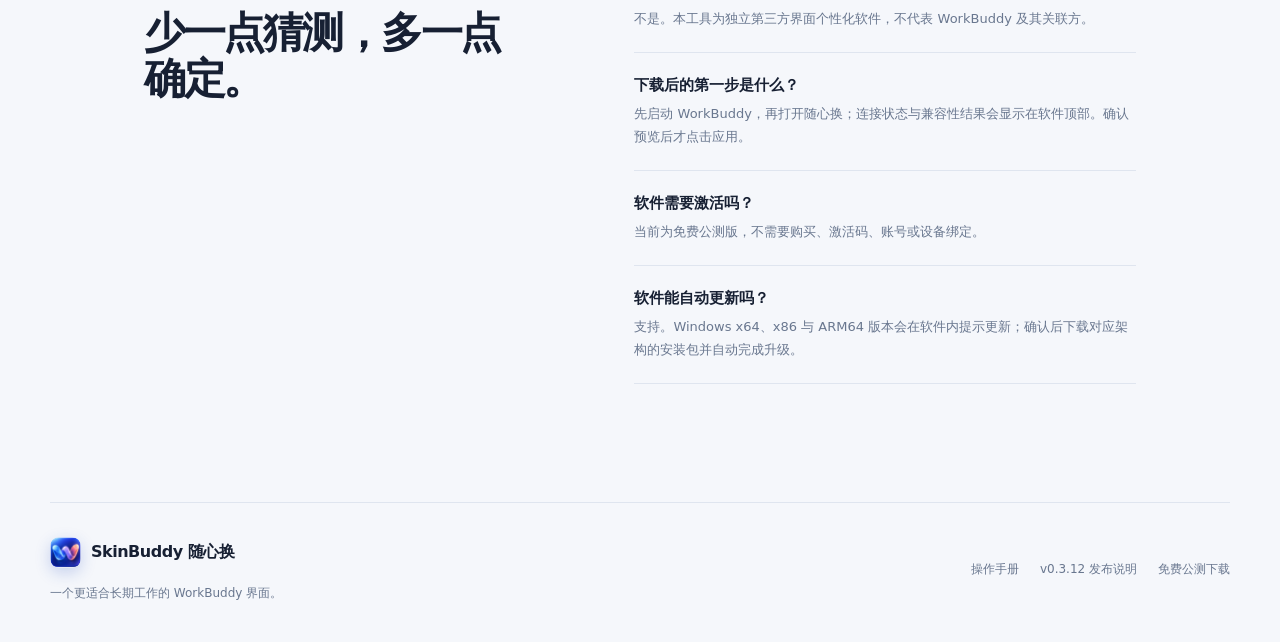
==== commit fc1aa547: "docs: publish SkinBuddy v0.3.12 downloads" ====
--- a/docs/index.html
+++ b/docs/index.html
@@ -34,7 +34,7 @@
         <h1 id="heroTitle">让 WorkBuddy 的界面，<br>成为你的工作环境。</h1>
         <p class="hero-lede">SkinBuddy 随心换是一款独立的本地界面个性化工具。免费公测期间无需激活码：选中主题、实时预览、确认后再一键应用。</p>
         <div class="hero-actions">
-          <a class="button button-primary" data-primary-download href="https://github.com/Tanghailong1221/workbuddy-theme-studio-releases/releases/download/v0.3.11/SkinBuddy-SuiXinHuan-0.3.11-win-x64.exe" aria-label="下载 Windows x64 安装包">下载 Windows x64 安装包 <span aria-hidden="true">↓</span></a>
+          <a class="button button-primary" data-primary-download href="https://github.com/Tanghailong1221/workbuddy-theme-studio-releases/releases/download/v0.3.12/SkinBuddy-SuiXinHuan-0.3.12-win-x64.exe" aria-label="下载 Windows x64 安装包">下载 Windows x64 安装包 <span aria-hidden="true">↓</span></a>
           <a class="button button-quiet" href="./manual.html">查看操作手册 <span aria-hidden="true">↗</span></a>
         </div>
         <div class="trust-line" aria-label="发行信息">
@@ -42,7 +42,7 @@
         </div>
       </div>
       <figure class="hero-product-shot">
-        <div class="shot-topline"><span><i></i>免费公测 · 真实运行界面</span><b id="heroVersion">v0.3.11</b></div>
+        <div class="shot-topline"><span><i></i>免费公测 · 真实运行界面</span><b id="heroVersion">v0.3.12</b></div>
         <img src="./assets/images/screen-skinbuddy-real.png" width="1583" height="979" alt="SkinBuddy 随心换的实际运行界面，包含主题预览和设置面板">
         <figcaption>实际软件界面：左侧实时预览，右侧控制预设、颜色与应用操作。</figcaption>
       </figure>
@@ -59,7 +59,7 @@
       <div class="showcase-layout">
         <div class="showcase-copy">
           <h2 id="showcaseTitle">先在随心换里确认，<br>再应用到 WorkBuddy。</h2>
-          <p>随心换把“预览”和“应用”分开：你可以在软件里切换预设、调整颜色与背景，满意后再写入当前客户端。即使 WorkBuddy 更新，也可以先检测兼容性，再决定是否恢复主题。</p>
+          <p>随心换把“预览”和“应用”分开：你可以在软件里切换预设、调整颜色与背景，满意后再写入当前客户端。主题规则与 WorkBuddy 程序分离；更新保留原有组件语义时，菜单、按钮、文字和浮层继续响应当前主题。新组件仍需补充对应模块并检查。</p>
           <ul class="proof-list">
             <li><span>01</span><div><b>实时预览</b><small>欢迎页与对话页可切换查看，调整时即时反馈。</small></div></li>
             <li><span>02</span><div><b>统一主题映射</b><small>颜色、文字、图标、菜单、弹窗与背景在同一套主题中完成。</small></div></li>
@@ -111,9 +111,9 @@
         <div class="device-pill"><span class="device-icon" aria-hidden="true"></span><span id="detectedPlatform">正在识别你的系统</span></div>
       </div>
       <div class="download-layout">
-        <article class="download-card primary-download" data-download="win-x64"><div class="card-kicker"><span>推荐</span><span>Windows</span></div><h3>Windows x64</h3><p>适用于绝大多数 Intel 与 AMD 电脑；免费公测，无需激活。</p><div class="download-details"><span data-size>正在同步安装包</span><code data-version>—</code></div><a class="download-link" href="https://github.com/Tanghailong1221/workbuddy-theme-studio-releases/releases/download/v0.3.11/SkinBuddy-SuiXinHuan-0.3.11-win-x64.exe">下载 Windows 安装包 <span aria-hidden="true">↓</span></a></article>
-        <article class="download-card" data-download="win-ia32"><div class="card-kicker"><span>Windows</span><span>x86</span></div><h3>Windows x86（32 位）</h3><p>仅适用于 32 位 Windows，且需搭配 32 位 WorkBuddy。</p><div class="download-details"><span data-size>正在同步安装包</span><code data-version>—</code></div><a class="download-link" href="https://github.com/Tanghailong1221/workbuddy-theme-studio-releases/releases/download/v0.3.11/SkinBuddy-SuiXinHuan-0.3.11-win-ia32.exe">下载 Windows x86 安装包 <span aria-hidden="true">↓</span></a></article>
-        <article class="download-card" data-download="win-arm64"><div class="card-kicker"><span>Windows</span><span>ARM</span></div><h3>Windows ARM64</h3><p>适用于 ARM 架构的 Windows 设备。</p><div class="download-details"><span data-size>正在同步安装包</span><code data-version>—</code></div><a class="download-link" href="https://github.com/Tanghailong1221/workbuddy-theme-studio-releases/releases/download/v0.3.11/SkinBuddy-SuiXinHuan-0.3.11-win-arm64.exe">下载 Windows ARM64 安装包 <span aria-hidden="true">↓</span></a></article>
+        <article class="download-card primary-download" data-download="win-x64"><div class="card-kicker"><span>推荐</span><span>Windows</span></div><h3>Windows x64</h3><p>适用于绝大多数 Intel 与 AMD 电脑；免费公测，无需激活。</p><div class="download-details"><span data-size>正在同步安装包</span><code data-version>—</code></div><a class="download-link" href="https://github.com/Tanghailong1221/workbuddy-theme-studio-releases/releases/download/v0.3.12/SkinBuddy-SuiXinHuan-0.3.12-win-x64.exe">下载 Windows 安装包 <span aria-hidden="true">↓</span></a></article>
+        <article class="download-card" data-download="win-ia32"><div class="card-kicker"><span>Windows</span><span>x86</span></div><h3>Windows x86（32 位）</h3><p>仅适用于 32 位 Windows，且需搭配 32 位 WorkBuddy。</p><div class="download-details"><span data-size>正在同步安装包</span><code data-version>—</code></div><a class="download-link" href="https://github.com/Tanghailong1221/workbuddy-theme-studio-releases/releases/download/v0.3.12/SkinBuddy-SuiXinHuan-0.3.12-win-ia32.exe">下载 Windows x86 安装包 <span aria-hidden="true">↓</span></a></article>
+        <article class="download-card" data-download="win-arm64"><div class="card-kicker"><span>Windows</span><span>ARM</span></div><h3>Windows ARM64</h3><p>适用于 ARM 架构的 Windows 设备。</p><div class="download-details"><span data-size>正在同步安装包</span><code data-version>—</code></div><a class="download-link" href="https://github.com/Tanghailong1221/workbuddy-theme-studio-releases/releases/download/v0.3.12/SkinBuddy-SuiXinHuan-0.3.12-win-arm64.exe">下载 Windows ARM64 安装包 <span aria-hidden="true">↓</span></a></article>
       </div>
       <aside class="availability-note"><span aria-hidden="true">i</span><p><b>目前仅支持 Windows。</b> WorkBuddy 本身仅提供 Windows 兼容版本；请按系统位数选择安装包，且只从 GitHub Releases 下载。</p></aside>
     </section>
